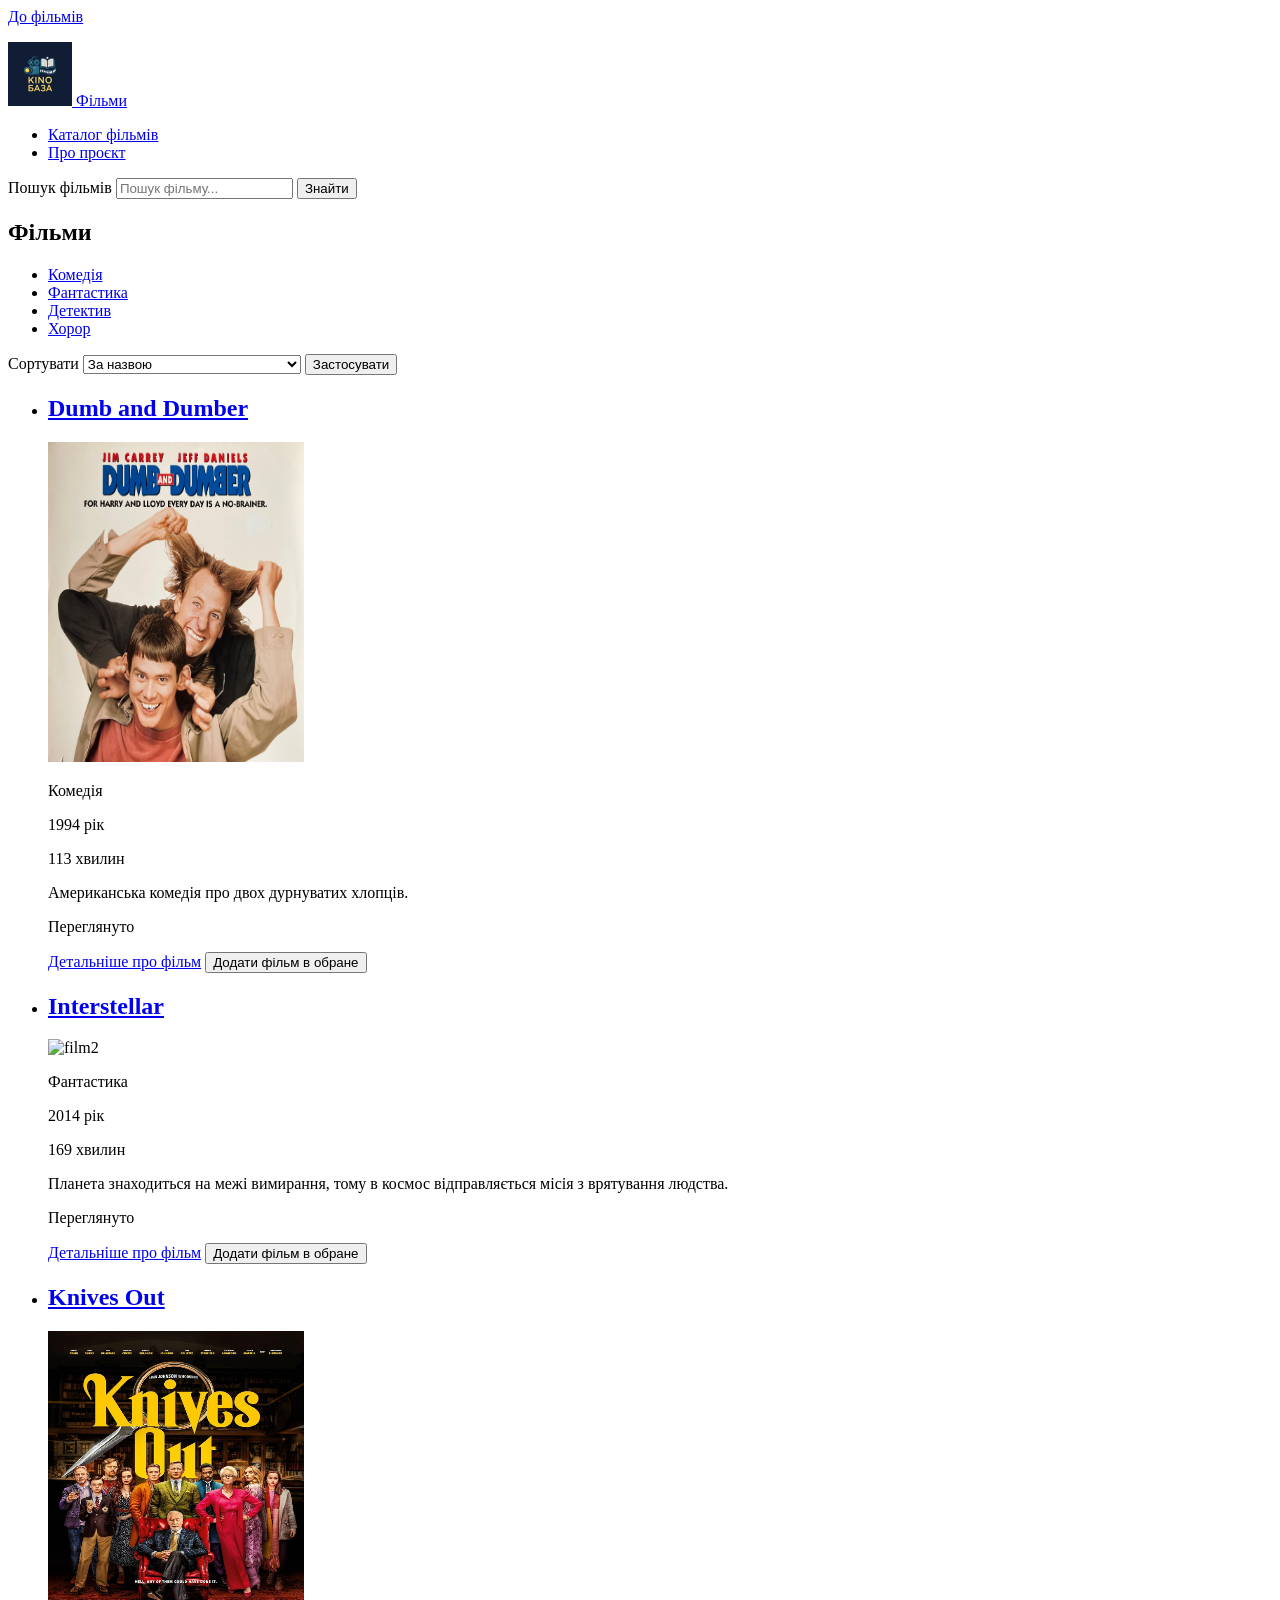
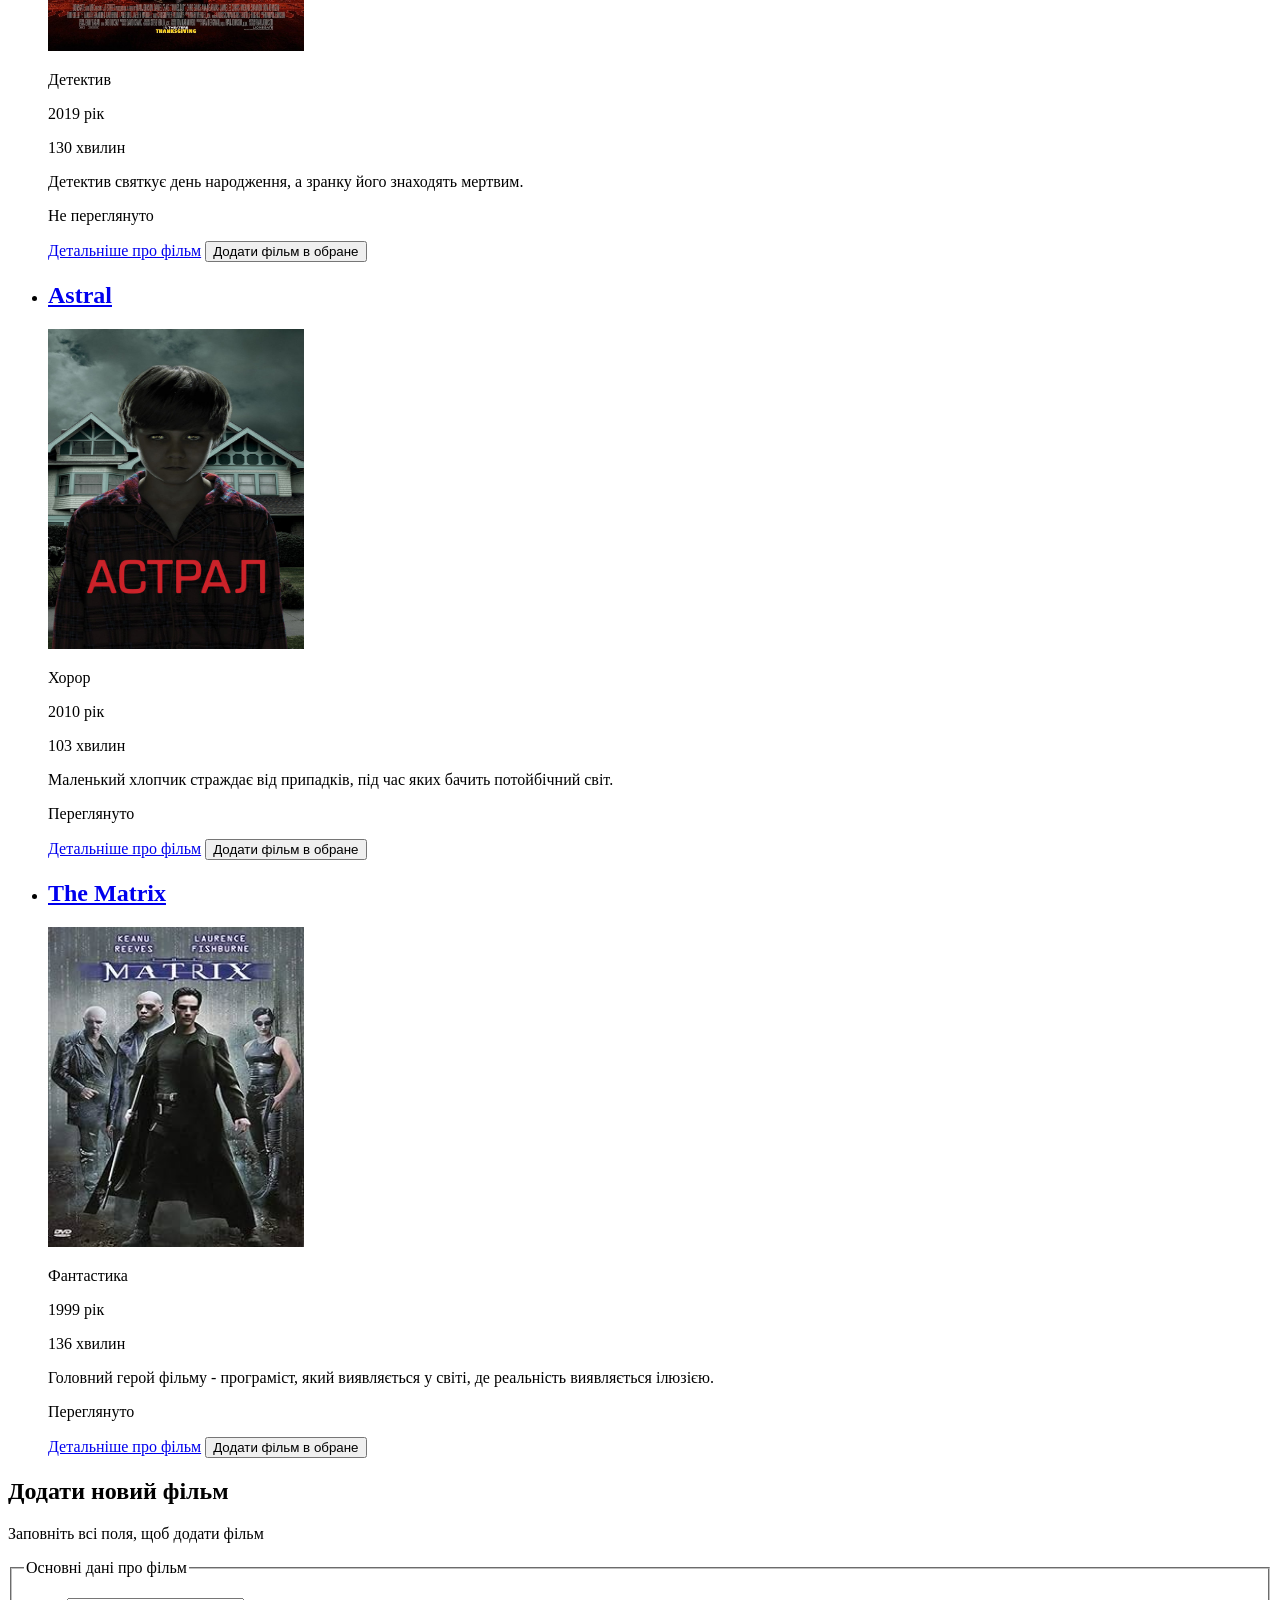
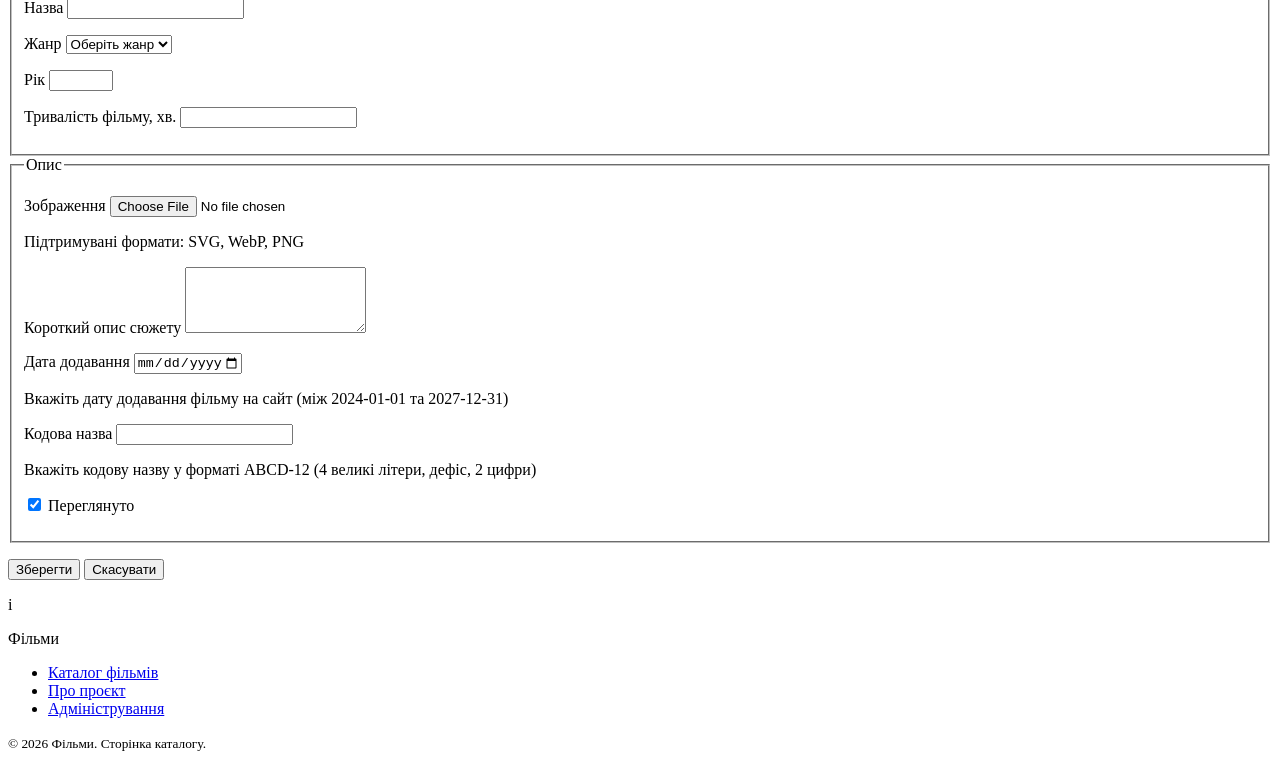
==== index.html @ 4fc7dea1 "Lab4" ====
<!DOCTYPE html>
    <html lang="uk">
        <head>
            <meta charset="UTF-8">
            <title>Film catalog | by Bachysh</title>
            <meta name="viewport" content="width=device-width, initial-scale=1">
            <meta name="description" content="Каталог фільмів з можливістю додавання нових фільмів та сортування за різними критеріями.">
            <link rel="icon" href="favicon.ico" sizes="any">
        </head>
        <body>
            <a href="index.html">До фільмів</a>
            <header>
                <p>
                    <a href="index.html">
                        <img src="favicon.ico" width="64" height="64" alt="logo">
                        Фільми
                    </a>
                </p>

                <nav aria-label="Основна навігація">
                    <ul>
                        <li><a href="index.html" aria-current="page">Каталог фільмів</a></li>
                        <li><a href="about.html">Про проєкт</a></li>
                    </ul>
                </nav>

                <search>
                    <form action="index.html" method="get" role="search">
                        <label for="search_field">Пошук фільмів</label>
                        <input id="search_field" name="q" type="search" placeholder="Пошук фільму..." maxlength="80">
                        <button type="submit">Знайти</button>
                    </form>
                </search>
            </header>
            <main id="content">
                <section id="menu" aria-labelledby="menu-title">
                    <h1 id="menu-title">Фільми</h1>

                    <nav aria-label="Категорії фільмів">
                        <ul>
                            <li><a href="index.html" aria-current="page">Комедія</a></li>
                            <li><a href="index.html">Фантастика</a></li>
                            <li><a href="index.html">Детектив</a></li>
                            <li><a href="index.html">Хорор</a></li>
                        </ul>
                    </nav>

                    <form action="index.html" method="get">
                        <label for="sort">Сортувати</label>
                        <select id="sort" name="sort">
                            <option value="name" selected>За назвою</option>
                            <option value="year-asc">За роком: спочатку старі</option>
                            <option value="year-desc">За роком: спочатку нові</option>
                            <option value="duration-asc">За тривалістю: спочатку короткі</option>
                            <option value="duration-desc">За тривалістю: спочатку довгі</option>
                        </select>
                        <button type="submit">Застосувати</button>
                    </form>
                    <ul>
                        <li>
                            <article>
                                <h2>
                                    <a href="details.html">Dumb and Dumber</a>
                                </h2>
                                <p>
                                    <img src="images/dumb_and_dumber.jpg" width="256" height="320" alt="dumb_and_dumber">
                                </p>
                                <p>Комедія</p>
                                <p><data value="1994">1994 рік</data></p>
                                <p><data value="113">113 хвилин</data></p>
                                <p>Американська комедія про двох дурнуватих хлопців.</p>
                                <p>Переглянуто</p>
                                <p>
                                    <a href="details.html">Детальніше про фільм</a>
                                    <button type="button">Додати фільм в обране</button>
                                </p>
                            </article>
                        </li>
                        <li>
                            <article>
                                <h2>
                                    <a href="details.html">Interstellar</a>
                                </h2>
                                <p>
                                    <img src="images/interstellar.jpg" width="256" height="320" alt="film2">
                                </p>
                                <p>Фантастика</p>
                                <p><data value="2014">2014 рік</data></p>
                                <p><data value="169">169 хвилин</data></p>
                                <p>Планета знаходиться на межі вимирання, тому в космос відправляється місія з врятування людства.</p>
                                <p>Переглянуто</p>
                                <p>
                                    <a href="details.html">Детальніше про фільм</a>
                                    <button type="button">Додати фільм в обране</button>
                                </p>
                            </article>
                        </li>
                        <li>
                            <article>
                                <h2>
                                    <a href="details.html">Knives Out</a>
                                </h2>
                                <p>
                                    <img src="images/knives_out.jpg" width="256" height="320" alt="Knives Out">
                                </p>
                                <p>Детектив</p>
                                <p><data value="2019">2019 рік</data></p>
                                <p><data value="130">130 хвилин</data></p>
                                <p>Детектив святкує день народження, а зранку його знаходять мертвим.</p>
                                <p>Не переглянуто</p>
                                <p>
                                    <a href="details.html">Детальніше про фільм</a>
                                    <button type="button">Додати фільм в обране</button>
                                </p>
                            </article>
                        </li>
                        <li>
                            <article>
                                <h2>
                                    <a href="details.html">Astral</a>
                                </h2>
                                <p>
                                    <img src="images/astral.jpg" width="256" height="320" alt="Astral">
                                </p>
                                <p>Хорор</p>
                                <p><data value="2010">2010 рік</data></p>
                                <p><data value="103">103 хвилин</data></p>
                                <p>Маленький хлопчик страждає від припадків, під час яких бачить потойбічний світ.</p>
                                <p>Переглянуто</p>
                                <p>
                                    <a href="details.html">Детальніше про фільм</a>
                                    <button type="button">Додати фільм в обране</button>
                                </p>
                            </article>
                        </li>
                        <li>
                            <article>
                                <h2>
                                    <a href="details.html">The Matrix</a>
                                </h2>
                                <p>
                                    <img src="images/the_matrix.jpg" width="256" height="320" alt="The Matrix">
                                </p>
                                <p>Фантастика</p>
                                <p><data value="1999">1999 рік</data></p>
                                <p><data value="136">136 хвилин</data></p>
                                <p>Головний герой фільму - програміст, який виявляється у світі, де реальність виявляється ілюзією.</p>
                                <p>Переглянуто</p>
                                <p>
                                    <a href="details.html">Детальніше про фільм</a>
                                    <button type="button">Додати фільм в обране</button>
                                </p>
                            </article>
                        </li>
                    </ul>
                </section>

                <section id="add" aria-labelledby="add-title">
                    <h2 id="add-title">Додати новий фільм</h2>
                    <p>Заповніть всі поля, щоб додати фільм</p>

                    <form action="#add" method="get">
                    <fieldset>
                    <legend>Основні дані про фільм</legend>

                    <p>
                        <label for="name">Назва</label>
                        <input id="name" name="name" type="text" required maxlength="80" autocomplete="off">
                    </p>

                    <p>
                        <label for="category">Жанр</label>
                        <select id="category" name="category" required>
                            <option value="">Оберіть жанр</option>
                            <option value="comedy">Комедія</option>
                            <option value="fantasy">Фантастика</option>
                            <option value="detective">Детектив</option>
                            <option value="horror">Хорор</option>
                        </select>
                    </p>

                    <p>
                        <label for="year">Рік</label>
                        <input id="year" name="year" type="number" required min="1900" max="3000" step="1" inputmode="numeric">
                    </p>

                    <p>
                        <label for="duration">Тривалість фільму, хв.</label>
                        <input id="duration" name="duration" type="number" required max="1440" title="Вкажіть тривалість фільму (число)">
                    </p>
                    </fieldset>

                    <fieldset>
                    <legend>Опис</legend>
                    <p>
                        <label for="image">Зображення</label>
                        <input id="image" name="image" type="file" accept="image/svg+xml,image/webp,image/png" required>
                        <p id="image-hint">Підтримувані формати: SVG, WebP, PNG</p>
                    </p>

                    <p>
                        <label for="plot">Короткий опис сюжету</label>
                        <textarea id="plot" name="plot" required maxlength="300" rows="4"></textarea>
                    </p>

                    <p>
                        <label for="addedAt">Дата додавання</label>
                        <input id="addedAt" name="addedAt" type="date" required min="2024-01-01" max="2027-12-31">
                        <p id="addedAt-hint">Вкажіть дату додавання фільму на сайт (між 2024-01-01 та 2027-12-31)</p>
                    </p>

                    <p>
                        <label for="code">Кодова назва</label>
                        <input id="code" name="code" type="text" required pattern="^[A-Z]{4}-\d{2}$" maxlength="20"
                        aria-describedby="code-hint" autocomplete="off" title="Вкажіть кодову назву у форматі ABCD-12">
                        <p id="code-hint">Вкажіть кодову назву у форматі ABCD-12 (4 великі літери, дефіс, 2 цифри)</p>
                    </p>

                    <p>
                        <label>
                        <input id="watched" name="watched" type="checkbox" checked>
                        Переглянуто
                        </label>
                    </p>
                    </fieldset>
                    <p>
                        <button type="submit">Зберегти</button>
                        <button type="reset">Скасувати</button>
                    </p>
                    </form>
                </section>і
            </main>
            <footer>
                <p>Фільми</p>
                <nav aria-label="Основна навігація">
                    <ul>
                        <li><a href="index.html" aria-current="page">Каталог фільмів</a></li>
                        <li><a href="about.html">Про проєкт</a></li>
                        <li><a href="admin.html">Адміністрування</a></li>
                    </ul>
                </nav>
                <p>
                    <small>© 2026 Фільми. Сторінка каталогу.</small>
                </p>
            </footer>

        </body>

    </html>
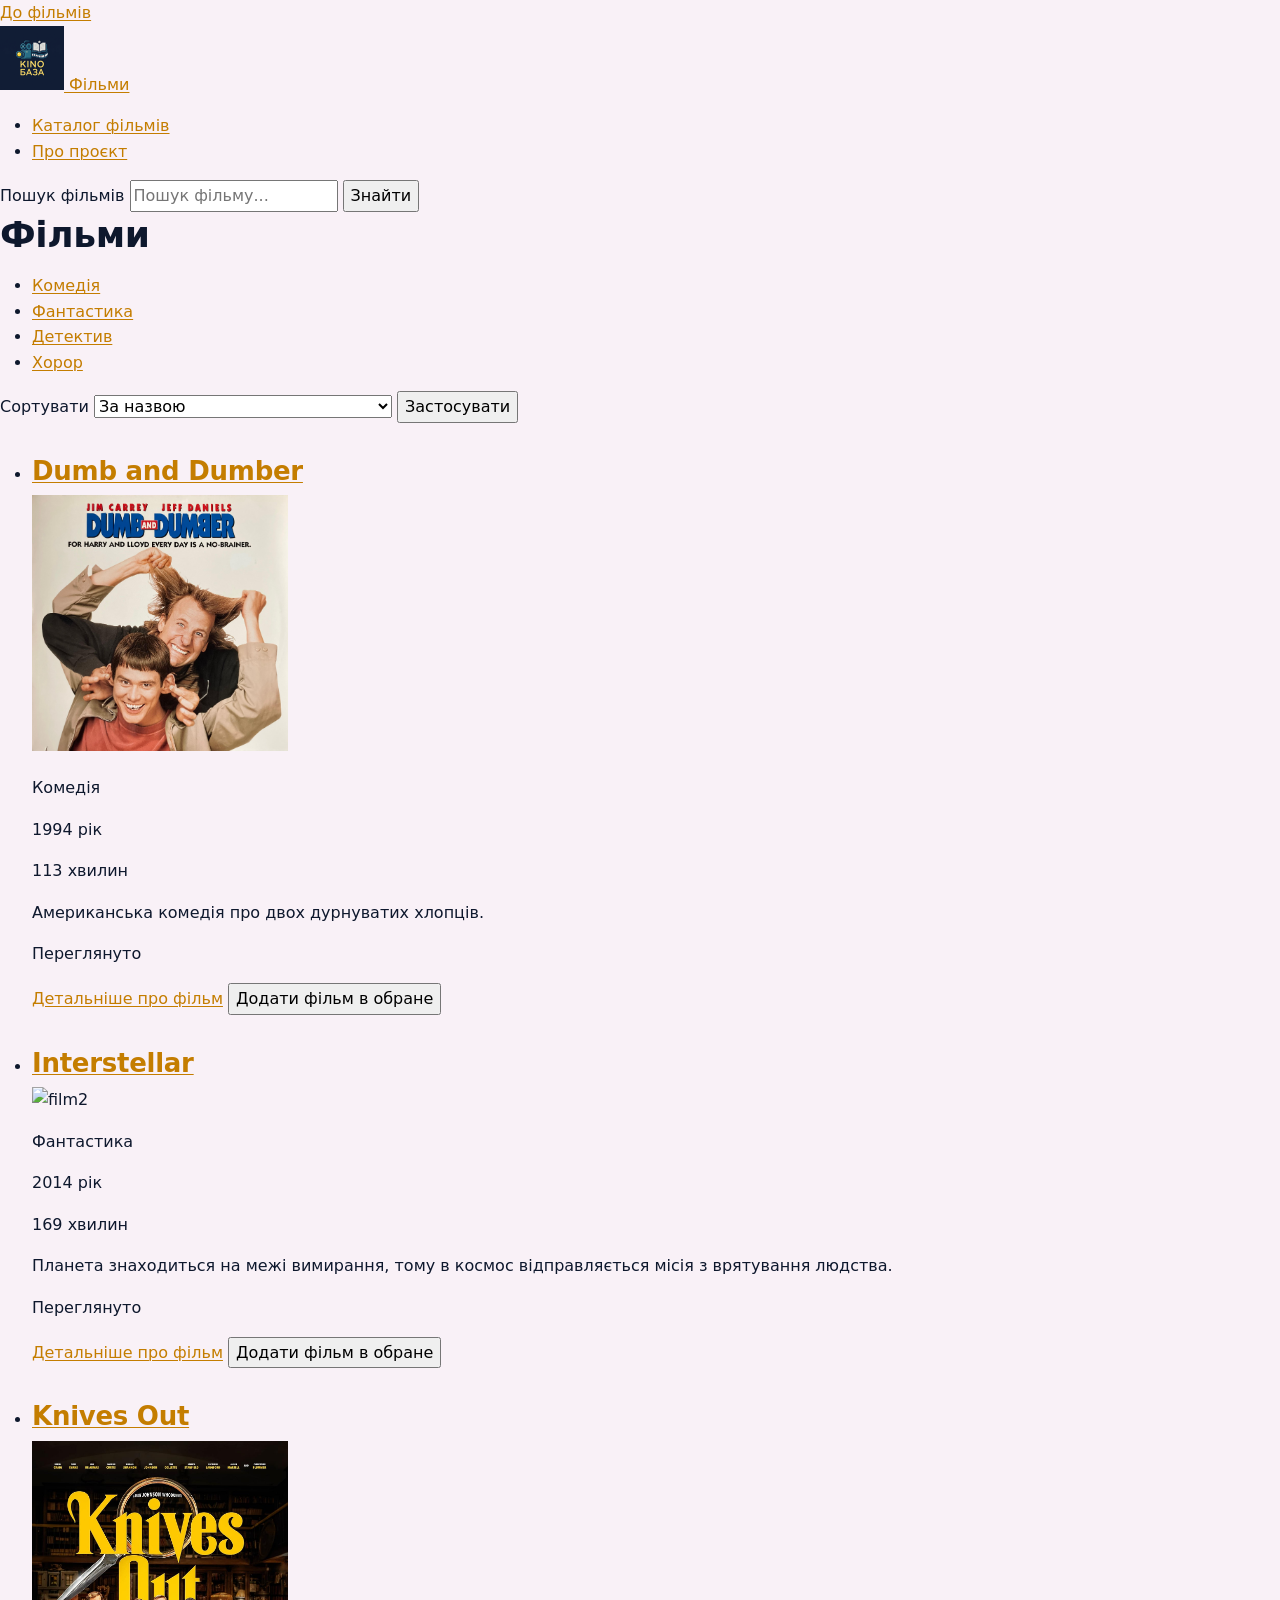
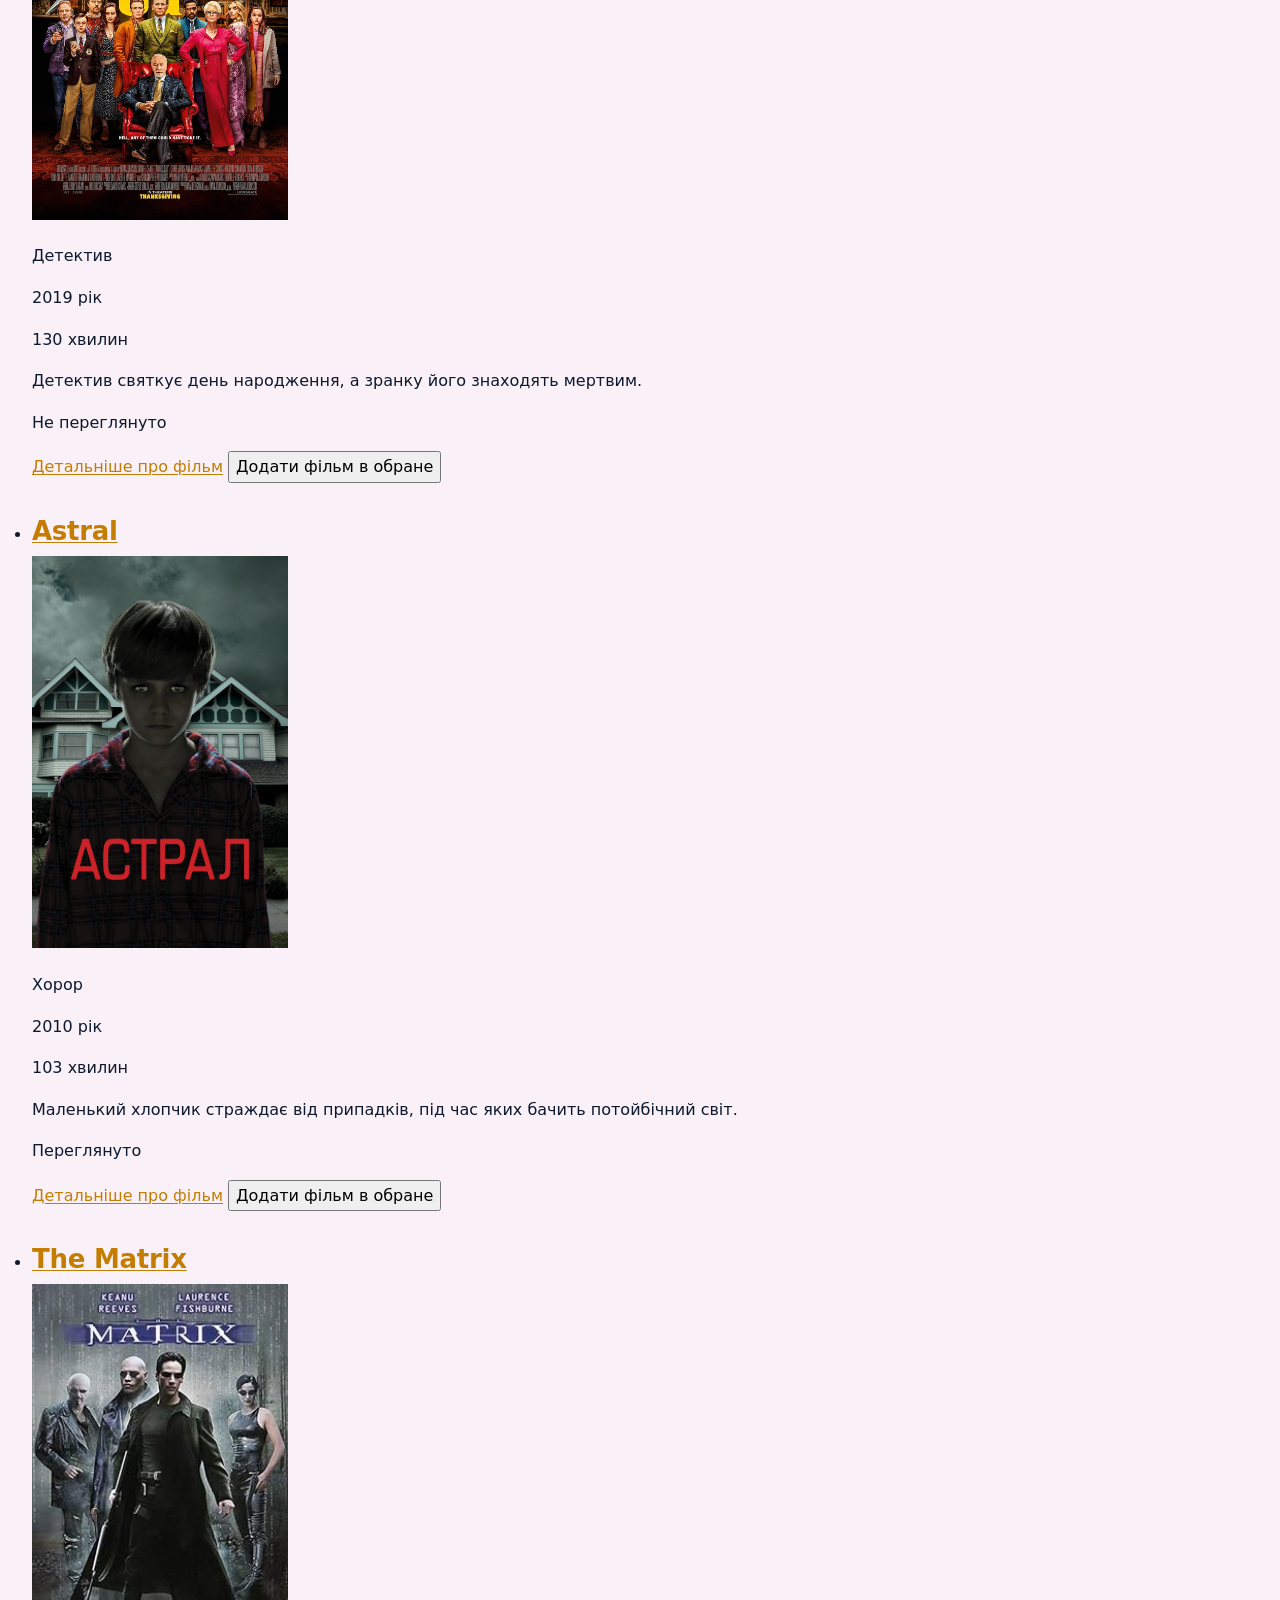
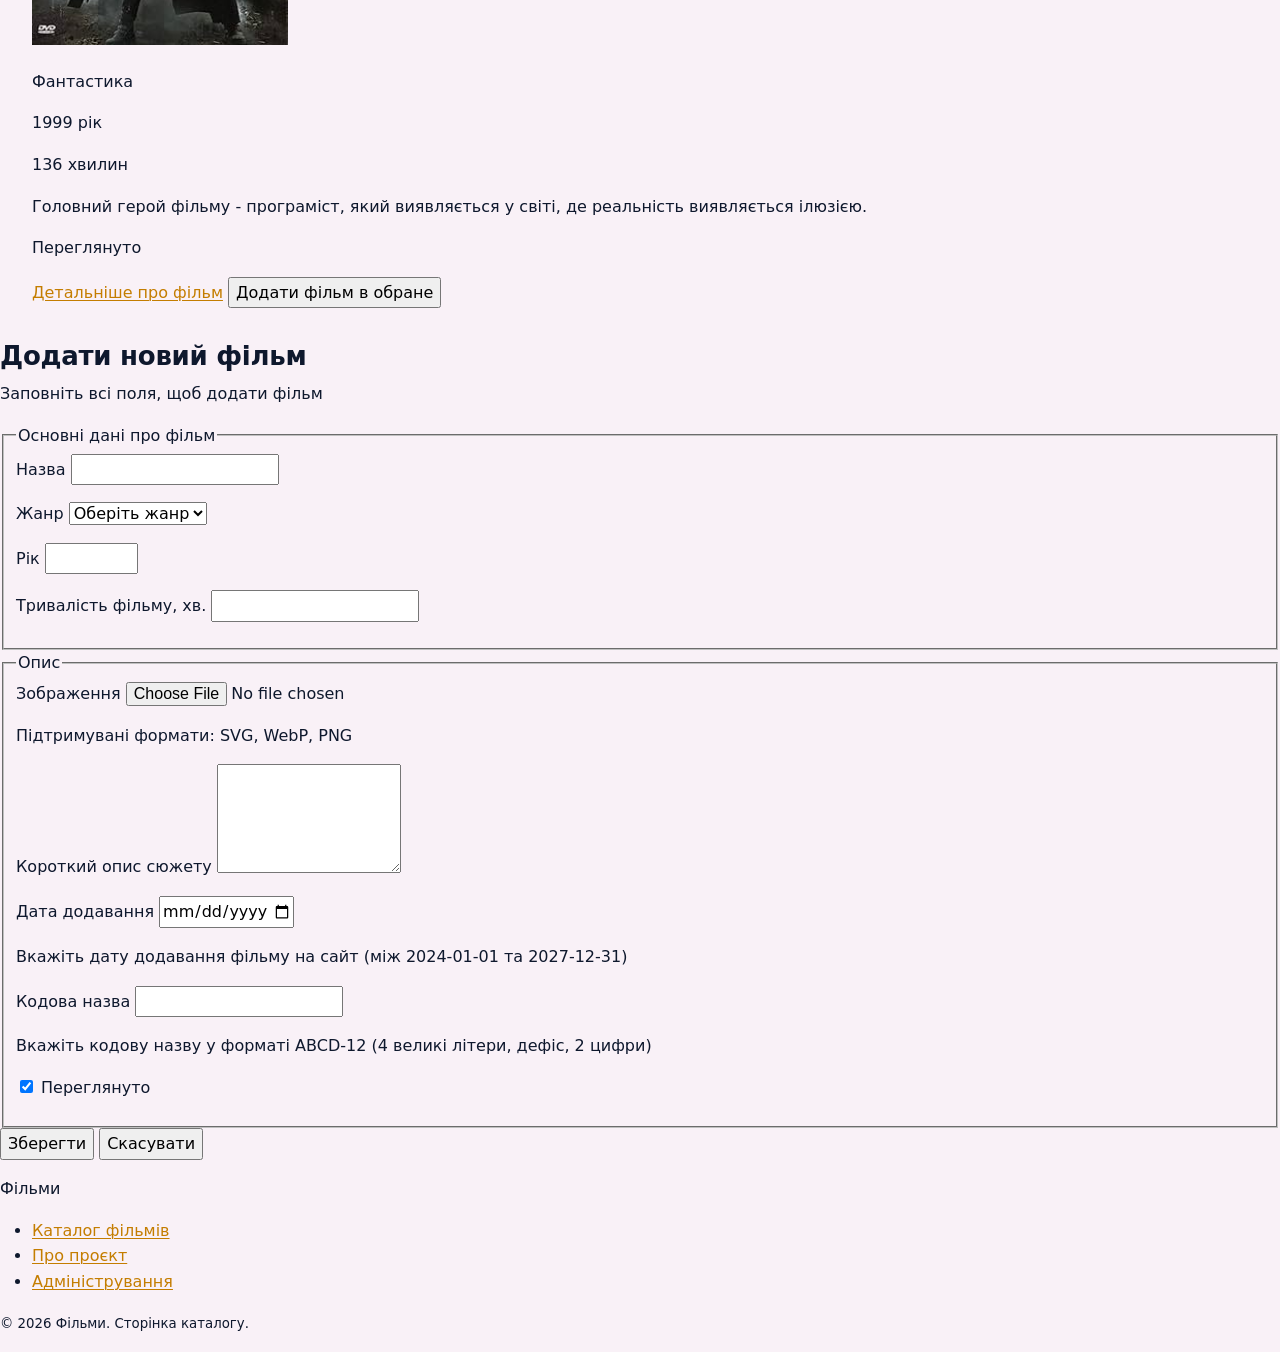
==== commit 6f105117: "Added CSS" ====
--- a/index.html
+++ b/index.html
@@ -6,6 +6,7 @@
             <meta name="viewport" content="width=device-width, initial-scale=1">
             <meta name="description" content="Каталог фільмів з можливістю додавання нових фільмів та сортування за різними критеріями.">
             <link rel="icon" href="favicon.ico" sizes="any">
+            <link rel="stylesheet" href="css/main.css">
         </head>
         <body>
             <a href="index.html">До фільмів</a>
@@ -159,7 +160,7 @@
                     <h2 id="add-title">Додати новий фільм</h2>
                     <p>Заповніть всі поля, щоб додати фільм</p>
 
-                    <form action="#add" method="get">
+                    <form id="add-film" action="#add" method="get">
                     <fieldset>
                     <legend>Основні дані про фільм</legend>
 
@@ -195,8 +196,8 @@
                     <p>
                         <label for="image">Зображення</label>
                         <input id="image" name="image" type="file" accept="image/svg+xml,image/webp,image/png" required>
-                        <p id="image-hint">Підтримувані формати: SVG, WebP, PNG</p>
-                    </p>
+                    </p>
+                    <p id="image-hint">Підтримувані формати: SVG, WebP, PNG</p>
 
                     <p>
                         <label for="plot">Короткий опис сюжету</label>
@@ -206,15 +207,15 @@
                     <p>
                         <label for="addedAt">Дата додавання</label>
                         <input id="addedAt" name="addedAt" type="date" required min="2024-01-01" max="2027-12-31">
-                        <p id="addedAt-hint">Вкажіть дату додавання фільму на сайт (між 2024-01-01 та 2027-12-31)</p>
-                    </p>
+                    </p>
+                    <p id="addedAt-hint">Вкажіть дату додавання фільму на сайт (між 2024-01-01 та 2027-12-31)</p>
 
                     <p>
                         <label for="code">Кодова назва</label>
                         <input id="code" name="code" type="text" required pattern="^[A-Z]{4}-\d{2}$" maxlength="20"
                         aria-describedby="code-hint" autocomplete="off" title="Вкажіть кодову назву у форматі ABCD-12">
-                        <p id="code-hint">Вкажіть кодову назву у форматі ABCD-12 (4 великі літери, дефіс, 2 цифри)</p>
-                    </p>
+                    </p>
+                    <p id="code-hint">Вкажіть кодову назву у форматі ABCD-12 (4 великі літери, дефіс, 2 цифри)</p>
 
                     <p>
                         <label>
@@ -228,7 +229,7 @@
                         <button type="reset">Скасувати</button>
                     </p>
                     </form>
-                </section>і
+                </section>
             </main>
             <footer>
                 <p>Фільми</p>
--- a/css/main.css
+++ b/css/main.css
@@ -0,0 +1,1005 @@
+/* Порядок каскадних шарів: пізніший шар перекриває попередній. */
+@layer reset, base, components, utilities;
+
+/* ==========================================================================
+   Шар reset
+   Скидання блокової моделі та полів форми, без оформлення компонентів.
+   ========================================================================== */
+
+@layer reset {
+  *,
+  *::before,
+  *::after {
+    box-sizing: border-box;
+  }
+
+  body {
+    margin: 0;
+  }
+
+  img {
+    max-inline-size: 100%;
+    block-size: auto;
+  }
+
+  button,
+  input,
+  textarea,
+  select {
+    font: inherit;
+  }
+}
+
+/* ==========================================================================
+   Шар base
+   Дизайн-токени та стилі документа.
+   Токени узгоджені з макетом «Кав'ярня» у Figma:
+   тепла кремова гама кав'ярні, фірмовий помаранчевий акцент логотипа #e86a17
+   та глибокі відтінки обсмаженої кави.
+   ========================================================================== */
+
+@layer base {
+:root {
+    color-scheme: light dark;
+
+    /* Висококонтрастне холодне світле тло та чисті поверхні карток. */
+    --color-bg: #f9f1f7;
+    --color-surface: #ffffff;
+
+    /* Основний текст (глибокий темно-синій з логотипа) та приглушений текст. */
+    --color-text: #0e182d;
+    --color-text-muted: #42526e;
+
+    /* Насичений золотисто-бурштиновий акцент (контрастний на світлому тлі). */
+    --color-accent: #c47d00;
+    --color-accent-hover: #9e6300;
+    --color-on-accent: #ffffff;
+
+    /* Рамки, фокус, помилки та підкладка для бейджів/рядків. */
+    --color-border: #526480;
+    --color-focus: #1d63dc;
+    --color-error: #c92a2a;
+    --color-row: #e4eaf3;
+
+    /* Шрифти інтерфейсу. */
+    --font-body: system-ui, -apple-system, "Segoe UI", Roboto, "Helvetica Neue", Arial, sans-serif;
+    --font-heading: system-ui, -apple-system, "Segoe UI", Roboto, "Helvetica Neue", Arial, sans-serif;
+
+    /* Шкала відступів. */
+    --space-xs: 0.25rem;
+    --space-s: 0.5rem;
+    --space-m: 1rem;
+    --space-l: 2rem;
+
+    /* Радіуси заокруглення. */
+    --radius-s: 0.5rem;
+    --radius-m: 1rem;
+    --radius-l: 2rem;
+
+    /* Тіні карток та елементів інтерфейсу. */
+    --shadow-card: 0 6px 20px -4px rgb(14 24 45 / 0.12), 0 2px 6px -1px rgb(14 24 45 / 0.06);
+  }
+
+  /* Типографіка документа. */
+  body {
+    min-block-size: 100vh;
+    background: var(--color-bg);
+    color: var(--color-text);
+    font-family: var(--font-body);
+    font-size: 1rem;
+    line-height: 1.6;
+    -webkit-font-smoothing: antialiased;
+  }
+
+  h1,
+  h2,
+  h3,
+  h4 {
+    font-family: var(--font-heading);
+    font-weight: 700;
+    line-height: 1.25;
+    letter-spacing: -0.01em;
+    color: var(--color-text);
+  }
+
+  h1 {
+    font-size: 2.25rem;
+    margin-block: 0 var(--space-m);
+  }
+
+  h2 {
+    font-size: 1.625rem;
+    margin-block: var(--space-l) var(--space-s);
+  }
+
+  h3 {
+    font-size: 1.25rem;
+    margin-block: var(--space-m) var(--space-s);
+  }
+
+  p {
+    margin-block: 0 var(--space-m);
+  }
+
+  a {
+    color: var(--color-accent);
+    text-decoration-thickness: 1px;
+    text-underline-offset: 2px;
+    transition: color 0.15s ease;
+  }
+
+  a:visited {
+    color: var(--color-accent);
+  }
+
+  a:hover {
+    color: var(--color-accent-hover);
+  }
+
+  :focus-visible {
+    outline: 0.1875rem solid var(--color-focus);
+    outline-offset: 0.1875rem;
+  }
+
+  ul,
+  ol {
+    margin-block: 0 var(--space-m);
+    padding-inline-start: var(--space-l);
+  }
+
+  /* Базова таблиця: межі й вирівнювання. Чергування рядків — у компоненті. */
+  table {
+    border-collapse: collapse;
+    inline-size: 100%;
+  }
+
+  caption {
+    margin-block-end: var(--space-s);
+    font-weight: 700;
+    text-align: start;
+    font-family: var(--font-heading);
+    font-size: 1.125rem;
+  }
+
+  th,
+  td {
+    padding: var(--space-s) var(--space-m);
+    border-bottom: 1px solid var(--color-border);
+    text-align: start;
+    vertical-align: middle;
+  }
+
+  figcaption {
+    margin-block-start: var(--space-xs);
+    color: var(--color-text-muted);
+    font-size: 0.875rem;
+  }
+
+  address {
+    font-style: normal;
+  }
+
+  /*
+    Темна тема. Ті самі токени, що й у світлій темі.
+    Перемикання лише за системним налаштуванням prefers-color-scheme.
+  */
+    @media (prefers-color-scheme: dark) {
+    :root {
+      --color-bg: #080e1a;
+      --color-surface: #0e182d; /* Точний колір фону вашого логотипа */
+      --color-text: #f4f7fc;
+      --color-text-muted: #9eb0cc;
+      --color-accent: #ffd54f; /* Золотий акцент з логотипа */
+      --color-accent-hover: #ffe07d;
+      --color-on-accent: #0e182d;
+      --color-border: #2e738e;
+      --color-focus: #64b5f6;
+      --color-error: #ff8787;
+      --color-row: #162542;
+      --shadow-card: 0 8px 24px -4px rgb(0 0 0 / 0.65), 0 2px 8px -1px rgb(0 0 0 / 0.45);
+    }
+  }
+}
+
+/* ==========================================================================
+   Шар components
+   Блоки інтерфейсу за методологією BEM у стилістиці макета Figma.
+   ========================================================================== */
+
+@layer components {
+  /* Пропуск до вмісту: видимий лише з клавіатури. */
+  .skip-link {
+    position: fixed;
+    z-index: 100;
+    inset-block-start: var(--space-s);
+    inset-inline-start: var(--space-s);
+    padding: var(--space-s) var(--space-m);
+    border-radius: var(--radius-s);
+    background: var(--color-accent);
+    color: var(--color-on-accent);
+    font-weight: 700;
+    box-shadow: var(--shadow-card);
+    transform: translateY(-200%);
+    transition: transform 0.2s ease;
+  }
+
+  .skip-link:focus,
+  .skip-link:focus-visible {
+    transform: translateY(0);
+    color: var(--color-on-accent);
+  }
+
+  /* Шапка: логотип, навігація і пошук на всіх сторінках. */
+  .site-header {
+    display: flex;
+    flex-wrap: wrap;
+    align-items: center;
+    gap: var(--space-m) var(--space-l);
+    padding: var(--space-m) var(--space-l);
+    border-bottom: 1px solid var(--color-border);
+    background: var(--color-surface);
+    box-shadow: 0 2px 10px rgb(38 25 17 / 0.04);
+  }
+
+  .site-header__brand {
+    margin: 0;
+  }
+
+  .site-header__logo {
+    display: flex;
+    align-items: center;
+    gap: var(--space-s);
+    color: var(--color-text);
+    font-family: var(--font-heading);
+    font-size: 1.375rem;
+    font-weight: 700;
+    text-decoration: none;
+    letter-spacing: -0.01em;
+    white-space: nowrap;
+  }
+
+  .site-header__logo img {
+    border-radius: var(--radius-s);
+    transition: transform 0.25s ease;
+  }
+
+  .site-header__logo:hover img {
+    transform: scale(1.08) rotate(-4deg);
+  }
+
+  .site-header__logo:hover,
+  .site-header__logo:visited {
+    color: var(--color-text);
+  }
+
+  .site-nav {
+    margin-inline-end: auto;
+  }
+
+  .site-nav__list,
+  .site-footer__list,
+  .catalog-filters__list,
+  .catalog__list,
+  .breadcrumbs__list {
+    margin: 0;
+    padding: 0;
+    list-style: none;
+  }
+
+  .site-nav__list {
+    display: flex;
+    flex-wrap: wrap;
+    gap: var(--space-xs);
+  }
+
+  .site-nav__link,
+  .site-footer__link {
+    display: inline-block;
+    padding: var(--space-xs) var(--space-m);
+    border-radius: var(--radius-l);
+    font-weight: 600;
+    text-decoration: none;
+    white-space: nowrap;
+    transition: background-color 0.15s ease, color 0.15s ease;
+  }
+
+  .site-nav__link:hover,
+  .site-footer__link:hover {
+    background: var(--color-row);
+  }
+
+  .site-nav__link[aria-current="page"],
+  .site-footer__link[aria-current="page"] {
+    background: var(--color-accent);
+    color: var(--color-on-accent);
+    font-weight: 700;
+    box-shadow: 0 2px 8px rgb(194 65 23 / 0.3);
+  }
+
+  .site-nav__link[aria-current="page"]:hover,
+  .site-footer__link[aria-current="page"]:hover {
+    background: var(--color-accent-hover);
+    color: var(--color-on-accent);
+  }
+
+  .site-search__form {
+    display: grid;
+    grid-template-columns: minmax(12rem, 16rem) auto;
+    gap: var(--space-xs) var(--space-s);
+    align-items: center;
+  }
+
+  .site-search__label {
+    grid-column: 1 / -1;
+    font-size: 0.875rem;
+    font-weight: 700;
+  }
+
+  .site-search__input {
+    min-block-size: 2.5rem;
+    padding: var(--space-xs) var(--space-m);
+    border: 1px solid var(--color-border);
+    border-radius: var(--radius-l);
+    background: var(--color-bg);
+    color: var(--color-text);
+    transition: border-color 0.15s ease, background-color 0.15s ease;
+  }
+
+  .site-search__input:focus {
+    background: var(--color-surface);
+  }
+
+  .site-search__input::placeholder {
+    color: var(--color-text-muted);
+    opacity: 0.9;
+  }
+
+  /* Кнопки: основна дія і другорядна. */
+  .button {
+    display: inline-flex;
+    align-items: center;
+    justify-content: center;
+    margin: 0;
+    padding: var(--space-s) var(--space-m);
+    border: 2px solid transparent;
+    border-radius: var(--radius-l);
+    font-weight: 700;
+    line-height: 1.25;
+    text-align: center;
+    text-decoration: none;
+    cursor: pointer;
+    transition: transform 0.15s ease, background-color 0.15s ease, border-color 0.15s ease, box-shadow 0.15s ease;
+  }
+
+  .button:active {
+    transform: translateY(1px);
+  }
+
+  .button--primary {
+    border-color: var(--color-accent);
+    background: var(--color-accent);
+    color: var(--color-on-accent);
+    box-shadow: 0 2px 8px rgb(194 65 23 / 0.25);
+  }
+
+  .button--primary:hover {
+    border-color: var(--color-accent-hover);
+    background: var(--color-accent-hover);
+    color: var(--color-on-accent);
+    box-shadow: 0 4px 12px rgb(194 65 23 / 0.35);
+  }
+
+  .button--primary:visited {
+    color: var(--color-on-accent);
+  }
+
+  .button--secondary {
+    border-color: var(--color-border);
+    background: var(--color-surface);
+    color: var(--color-text);
+  }
+
+  .button--secondary:hover,
+  .button--secondary:visited:hover {
+    background: var(--color-row);
+    color: var(--color-text);
+  }
+
+  .button--secondary:visited {
+    color: var(--color-text);
+  }
+
+  /* Основна колонка сторінки. */
+  .page {
+    inline-size: min(74rem, 100%);
+    margin-inline: auto;
+    padding: var(--space-l);
+  }
+
+  .page--reading {
+    inline-size: min(56rem, 100%);
+  }
+
+  .page--reading > p,
+  .page--reading > article > p,
+  .page--reading > article > section > p,
+  .page--reading > section > p {
+    max-inline-size: 65ch;
+  }
+
+  /* Підвал. */
+  .site-footer {
+    display: grid;
+    gap: var(--space-s);
+    padding: var(--space-l);
+    border-top: 1px solid var(--color-border);
+    background: var(--color-surface);
+  }
+
+  .site-footer__title,
+  .site-footer__copy {
+    margin: 0;
+  }
+
+  .site-footer__title {
+    font-family: var(--font-heading);
+    font-weight: 700;
+    font-size: 1.25rem;
+  }
+
+  .site-footer__list {
+    display: flex;
+    flex-wrap: wrap;
+    gap: var(--space-xs);
+  }
+
+  .site-footer__copy {
+    color: var(--color-text-muted);
+    font-size: 0.9375rem;
+  }
+
+  /* Хлібні крихти. Роздільник дає ::before, не символ у розмітці. */
+  .breadcrumbs {
+    margin-block-end: var(--space-m);
+  }
+
+  .breadcrumbs__list {
+    display: flex;
+    flex-wrap: wrap;
+    gap: var(--space-xs);
+    font-size: 0.9375rem;
+  }
+
+  .breadcrumbs__item {
+    display: flex;
+    align-items: center;
+    gap: var(--space-xs);
+  }
+
+  .breadcrumbs__item + .breadcrumbs__item::before {
+    content: "›";
+    font-size: 1.125rem;
+    line-height: 1;
+    color: var(--color-text-muted);
+  }
+
+  .breadcrumbs__item [aria-current="page"] {
+    color: var(--color-text);
+    font-weight: 700;
+    text-decoration: none;
+  }
+
+  /* Каталог і фільтри. */
+  .catalog-filters {
+    margin-block-end: var(--space-m);
+  }
+
+  .catalog-filters__list {
+    display: flex;
+    flex-wrap: wrap;
+    gap: var(--space-s);
+  }
+
+  .catalog-filters__link {
+    display: inline-block;
+    padding: var(--space-xs) var(--space-m);
+    border: 1px solid var(--color-border);
+    border-radius: var(--radius-l);
+    background: var(--color-surface);
+    color: var(--color-text);
+    font-weight: 600;
+    text-decoration: none;
+    white-space: nowrap;
+    transition: all 0.2s ease;
+  }
+
+  .catalog-filters__link:hover,
+  .catalog-filters__link:visited {
+    border-color: var(--color-accent);
+    color: var(--color-accent);
+    background: var(--color-row);
+  }
+
+  .catalog-sort {
+    display: flex;
+    flex-wrap: wrap;
+    align-items: center;
+    gap: var(--space-s);
+    margin-block: var(--space-m) var(--space-l);
+    padding: var(--space-s) var(--space-m);
+    border-radius: var(--radius-m);
+    background: var(--color-surface);
+    border: 1px solid var(--color-border);
+    inline-size: fit-content;
+    max-inline-size: 100%;
+  }
+
+  .catalog-sort__label {
+    font-weight: 700;
+    font-size: 0.9375rem;
+    white-space: nowrap;
+  }
+
+  .catalog-sort__select {
+    min-block-size: 2.375rem;
+    padding: var(--space-xs) var(--space-s);
+    border: 1px solid var(--color-border);
+    border-radius: var(--radius-s);
+    background: var(--color-bg);
+    color: var(--color-text);
+  }
+
+  .catalog__list {
+    display: grid;
+    grid-template-columns: repeat(auto-fill, minmax(17rem, 1fr));
+    gap: var(--space-l);
+  }
+
+/* Картка фільму або серіалу. */
+  .card {
+    display: flex;
+    flex-direction: column;
+    gap: var(--space-s);
+    block-size: 100%;
+    padding: var(--space-m);
+    border: 1px solid var(--color-border);
+    border-radius: var(--radius-m);
+    background: var(--color-surface);
+    box-shadow: var(--shadow-card);
+    transition: transform 0.25s ease, box-shadow 0.25s ease, border-color 0.2s ease;
+  }
+
+  .card:hover {
+    transform: translateY(-4px);
+    box-shadow: 0 12px 28px -6px rgb(0 0 0 / 0.35), 0 4px 10px -2px rgb(0 0 0 / 0.2);
+  }
+
+  /* Візуальний акцент для переглянутого фільму. */
+  .card--watched {
+    border-color: var(--color-accent);
+  }
+
+  .card__title {
+    margin: 0;
+    font-size: 1.375rem;
+    line-height: 1.3;
+  }
+
+  .card__title-link {
+    color: var(--color-text);
+    text-decoration: none;
+    transition: color 0.15s ease;
+  }
+
+  .card__title-link:hover {
+    color: var(--color-accent);
+    text-decoration: underline;
+  }
+
+  .card__media {
+    margin: 0;
+    overflow: hidden;
+    border-radius: var(--radius-s);
+    background: var(--color-row);
+    aspect-ratio: 4 / 5;
+  }
+
+  .card__media img {
+    display: block;
+    inline-size: 100%;
+    block-size: 100%;
+    object-fit: cover;
+    transition: transform 0.3s ease;
+  }
+
+  .card:hover .card__media img {
+    transform: scale(1.04);
+  }
+
+  /* Рядок з жанром та бейджем тривалості. */
+  .card__top-meta {
+    display: flex;
+    align-items: center;
+    justify-content: space-between;
+    gap: var(--space-s);
+    flex-wrap: wrap;
+  }
+
+  .card__genre {
+    margin: 0;
+    font-size: 0.9375rem;
+    font-weight: 700;
+    color: var(--color-text);
+  }
+
+  /* Окремий бейдж тривалості. */
+  .card__duration {
+    margin: 0;
+    padding: 0.25rem 0.65rem;
+    border: 1px solid var(--color-border);
+    border-radius: var(--radius-l);
+    background: var(--color-row);
+    color: var(--color-text);
+    font-size: 0.8125rem;
+    font-weight: 700;
+    font-variant-numeric: tabular-nums;
+    white-space: nowrap;
+  }
+
+  .card__year {
+    margin: 0;
+    color: var(--color-text-muted);
+    font-size: 0.875rem;
+    font-weight: 600;
+    font-variant-numeric: tabular-nums;
+  }
+
+  .card__description {
+    flex-grow: 1;
+    margin: 0;
+    color: var(--color-text-muted);
+    font-size: 0.9375rem;
+    line-height: 1.5;
+  }
+
+  /* Статус перегляду: колір + різна форма маркера. */
+  .status {
+    margin: 0;
+    font-size: 0.875rem;
+    font-weight: 700;
+    display: inline-flex;
+    align-items: center;
+    align-self: flex-start;
+    white-space: nowrap;
+  }
+
+  .status::before {
+    content: "";
+    display: inline-block;
+    inline-size: 0.625rem;
+    block-size: 0.625rem;
+    margin-inline-end: var(--space-xs);
+    flex-shrink: 0;
+  }
+
+  .status--watched {
+    color: var(--color-accent);
+  }
+
+  .status--watched::before {
+    border-radius: 50%;
+    background: var(--color-accent);
+    box-shadow: 0 0 0 2px var(--color-row);
+  }
+
+  .status--unwatched {
+    color: var(--color-text-muted);
+  }
+
+  .status--unwatched::before {
+    border: 2px solid var(--color-border);
+    border-radius: 2px;
+  }
+
+  /* Кнопки дій усередині картки. */
+  .card__actions {
+    display: grid;
+    gap: var(--space-xs);
+    margin-block-start: auto;
+    padding-block-start: var(--space-xs);
+    border-top: 1px dashed var(--color-row);
+  }
+
+  .card__actions .button {
+    inline-size: 100%;
+  }
+
+  /* Сторінка деталей. */
+  .toc {
+    margin-block-end: var(--space-l);
+    padding: var(--space-m) var(--space-l);
+    border: 1px solid var(--color-border);
+    border-radius: var(--radius-m);
+    background: var(--color-surface);
+    box-shadow: var(--shadow-card);
+  }
+
+  .toc h2 {
+    margin-block-start: 0;
+    font-size: 1.25rem;
+  }
+
+  .item-photo {
+    margin-block: var(--space-l);
+  }
+
+  .item-photo figure {
+    margin: 0;
+  }
+
+  .item-photo img {
+    border-radius: var(--radius-m);
+    max-inline-size: 40rem;
+    box-shadow: var(--shadow-card);
+  }
+
+  .specs {
+    display: grid;
+    grid-template-columns: minmax(8rem, 14rem) minmax(0, 1fr);
+    gap: var(--space-s) var(--space-m);
+    margin: 0;
+    padding: var(--space-m);
+    border: 1px solid var(--color-border);
+    border-radius: var(--radius-m);
+    background: var(--color-surface);
+  }
+
+  .specs__term {
+    margin: 0;
+    color: var(--color-text-muted);
+    font-weight: 700;
+    white-space: nowrap;
+  }
+
+  .specs__value {
+    margin: 0;
+  }
+
+  /* Таблиця даних. */
+  .data-table {
+    border: 1px solid var(--color-border);
+    border-radius: var(--radius-m);
+    overflow: hidden;
+    background: var(--color-surface);
+    box-shadow: var(--shadow-card);
+  }
+
+  .data-table thead th {
+    border-bottom-width: 2px;
+    background: var(--color-text);
+    color: var(--color-bg);
+    font-weight: 700;
+    white-space: nowrap;
+  }
+
+  .data-table tbody tr:nth-child(even) {
+    background: var(--color-row);
+  }
+
+  .data-table tbody tr:hover {
+    background: var(--color-row);
+  }
+
+  .data-table__number {
+    text-align: end;
+    font-variant-numeric: tabular-nums;
+    white-space: nowrap;
+  }
+
+  /* Часті запитання. Власний маркер summary через ::before. */
+  .faq__item {
+    margin-block-end: var(--space-s);
+    padding: var(--space-m);
+    border: 1px solid var(--color-border);
+    border-radius: var(--radius-m);
+    background: var(--color-surface);
+    box-shadow: 0 2px 6px rgb(38 25 17 / 0.04);
+    transition: background-color 0.2s ease, box-shadow 0.2s ease;
+  }
+
+  .faq__item[open] {
+    box-shadow: var(--shadow-card);
+  }
+
+  .faq__question {
+    display: flex;
+    align-items: center;
+    gap: var(--space-s);
+    font-weight: 700;
+    cursor: pointer;
+    font-family: var(--font-heading);
+    font-size: 1.125rem;
+  }
+
+  .faq__question::marker {
+    content: "";
+  }
+
+  .faq__question::before {
+    content: "+";
+    display: inline-grid;
+    place-items: center;
+    inline-size: 1.5rem;
+    block-size: 1.5rem;
+    border: 1px solid var(--color-border);
+    border-radius: var(--radius-s);
+    background: var(--color-bg);
+    color: var(--color-accent);
+    font-family: var(--font-body);
+    font-weight: 700;
+    line-height: 1;
+    flex-shrink: 0;
+    transition: transform 0.2s ease, background-color 0.2s ease;
+  }
+
+  .faq__item[open] > .faq__question::before {
+    content: "−";
+    background: var(--color-accent);
+    color: var(--color-on-accent);
+    border-color: var(--color-accent);
+  }
+
+  .video-figure {
+    margin-inline: 0;
+    max-inline-size: 40rem;
+  }
+
+  .video-figure video {
+    border-radius: var(--radius-m);
+    background: var(--color-text);
+    box-shadow: var(--shadow-card);
+  }
+
+  /* Форми адміністратора і відвідувача. */
+  .form {
+    display: grid;
+    gap: var(--space-m);
+    max-inline-size: 38rem;
+    padding: var(--space-l);
+    border: 1px solid var(--color-border);
+    border-radius: var(--radius-m);
+    background: var(--color-surface);
+    box-shadow: var(--shadow-card);
+  }
+
+  .form__group {
+    display: grid;
+    gap: var(--space-m);
+    margin: 0;
+    padding: var(--space-m);
+    border: 1px solid var(--color-border);
+    border-radius: var(--radius-m);
+    background: var(--color-bg);
+  }
+
+  .form__legend {
+    padding-inline: var(--space-xs);
+    font-family: var(--font-heading);
+    font-size: 1.125rem;
+    font-weight: 700;
+  }
+
+  .form__field {
+    display: flex;
+    flex-direction: column;
+    align-items: stretch;
+    gap: var(--space-xs);
+    margin: 0;
+  }
+
+  .form__label {
+    font-weight: 700;
+    font-size: 0.9375rem;
+  }
+
+  .form__hint,
+  .form__note {
+    margin: 0;
+    color: var(--color-text-muted);
+    font-size: 0.875rem;
+  }
+
+  .form input:not([type="checkbox"]):not([type="radio"]):not([type="range"]):not([type="hidden"]),
+  .form select,
+  .form textarea {
+    inline-size: 100%;
+    min-block-size: 2.625rem;
+    padding: var(--space-xs) var(--space-s);
+    border: 1px solid var(--color-border);
+    border-radius: var(--radius-s);
+    background: var(--color-surface);
+    color: var(--color-text);
+    transition: border-color 0.15s ease, box-shadow 0.15s ease;
+  }
+
+  .form textarea {
+    min-block-size: 6.5rem;
+    resize: vertical;
+  }
+
+  .form input::placeholder,
+  .form textarea::placeholder {
+    color: var(--color-text-muted);
+    opacity: 0.85;
+  }
+
+  .form input[type="checkbox"],
+  .form input[type="radio"],
+  .form input[type="range"] {
+    accent-color: var(--color-accent);
+  }
+
+  .form input[type="range"] {
+    inline-size: 100%;
+    padding: 0;
+  }
+
+  .form__field--choice {
+    flex-direction: row;
+  }
+
+  .form__field--choice .form__label {
+    display: flex;
+    align-items: center;
+    gap: var(--space-s);
+    font-weight: 500;
+    cursor: pointer;
+    white-space: nowrap;
+  }
+
+  .form__actions {
+    display: flex;
+    flex-wrap: wrap;
+    align-items: center;
+    gap: var(--space-s);
+    margin: 0;
+    padding-block-start: var(--space-xs);
+  }
+
+  .form__actions .button {
+    white-space: nowrap;
+  }
+
+  /*
+    Некоректне значення: колір рамки і товщина рамки.
+    Знак оклику на підписі не залежить від кольору.
+  */
+  .form input:user-invalid:not([type="checkbox"]):not([type="radio"]):not([type="range"]),
+  .form select:user-invalid,
+  .form textarea:user-invalid {
+    border-color: var(--color-error);
+    border-width: 0.1875rem;
+  }
+
+  .form input[type="checkbox"]:user-invalid,
+  .form input[type="radio"]:user-invalid {
+    outline: 0.1875rem solid var(--color-error);
+    outline-offset: 0.125rem;
+  }
+
+  .form__field:not(.form__field--choice):has(:user-invalid) > .form__label::after,
+  .form__field--choice:has(input[type="checkbox"]:user-invalid) > .form__label::after,
+  .form__group:has(input[type="radio"]:user-invalid) > .form__legend::after {
+    content: " !";
+    font-weight: 700;
+  }
+}
+
+/* ==========================================================================
+   Шар utilities
+   Одноразові допоміжні класи. Оформлення блоків тут не розміщується.
+   ========================================================================== */
+
+@layer utilities {
+  /* Порожній блок шару: окремі утиліти додаються лише за потреби. */
+}
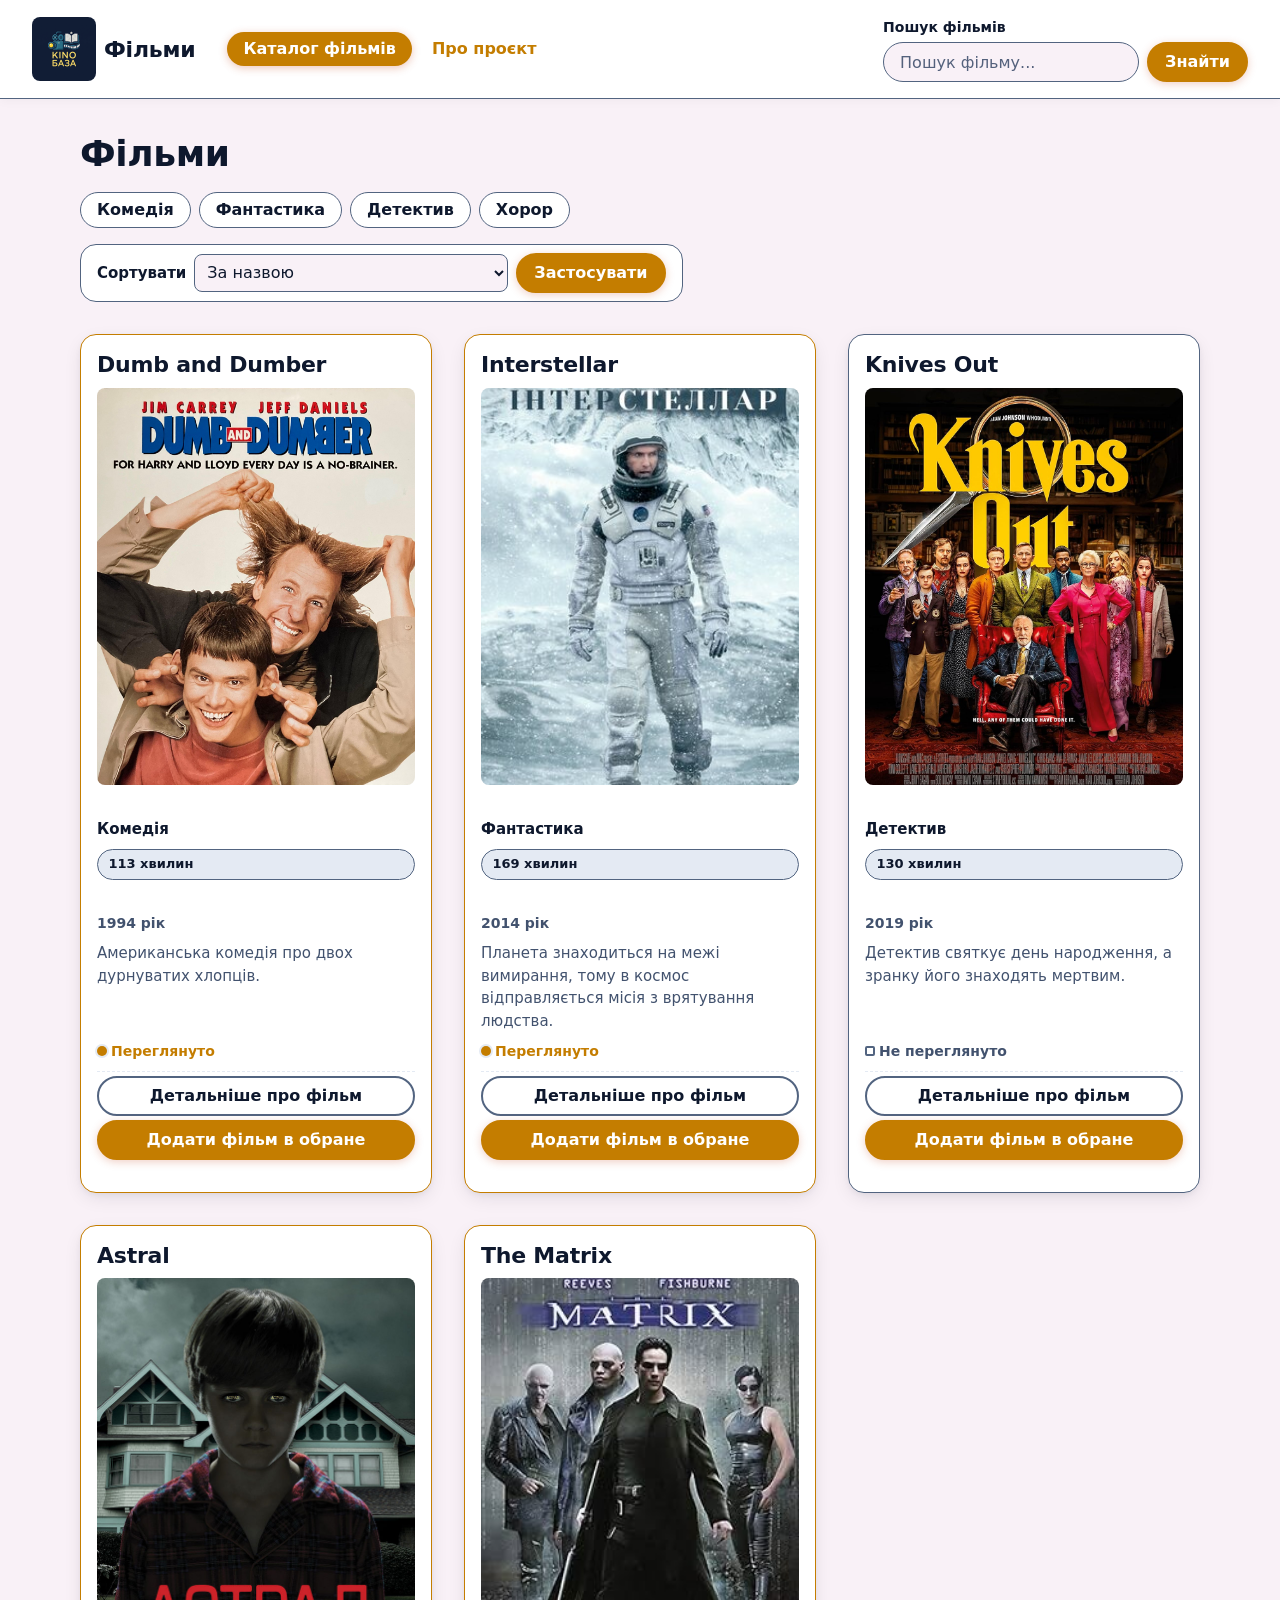
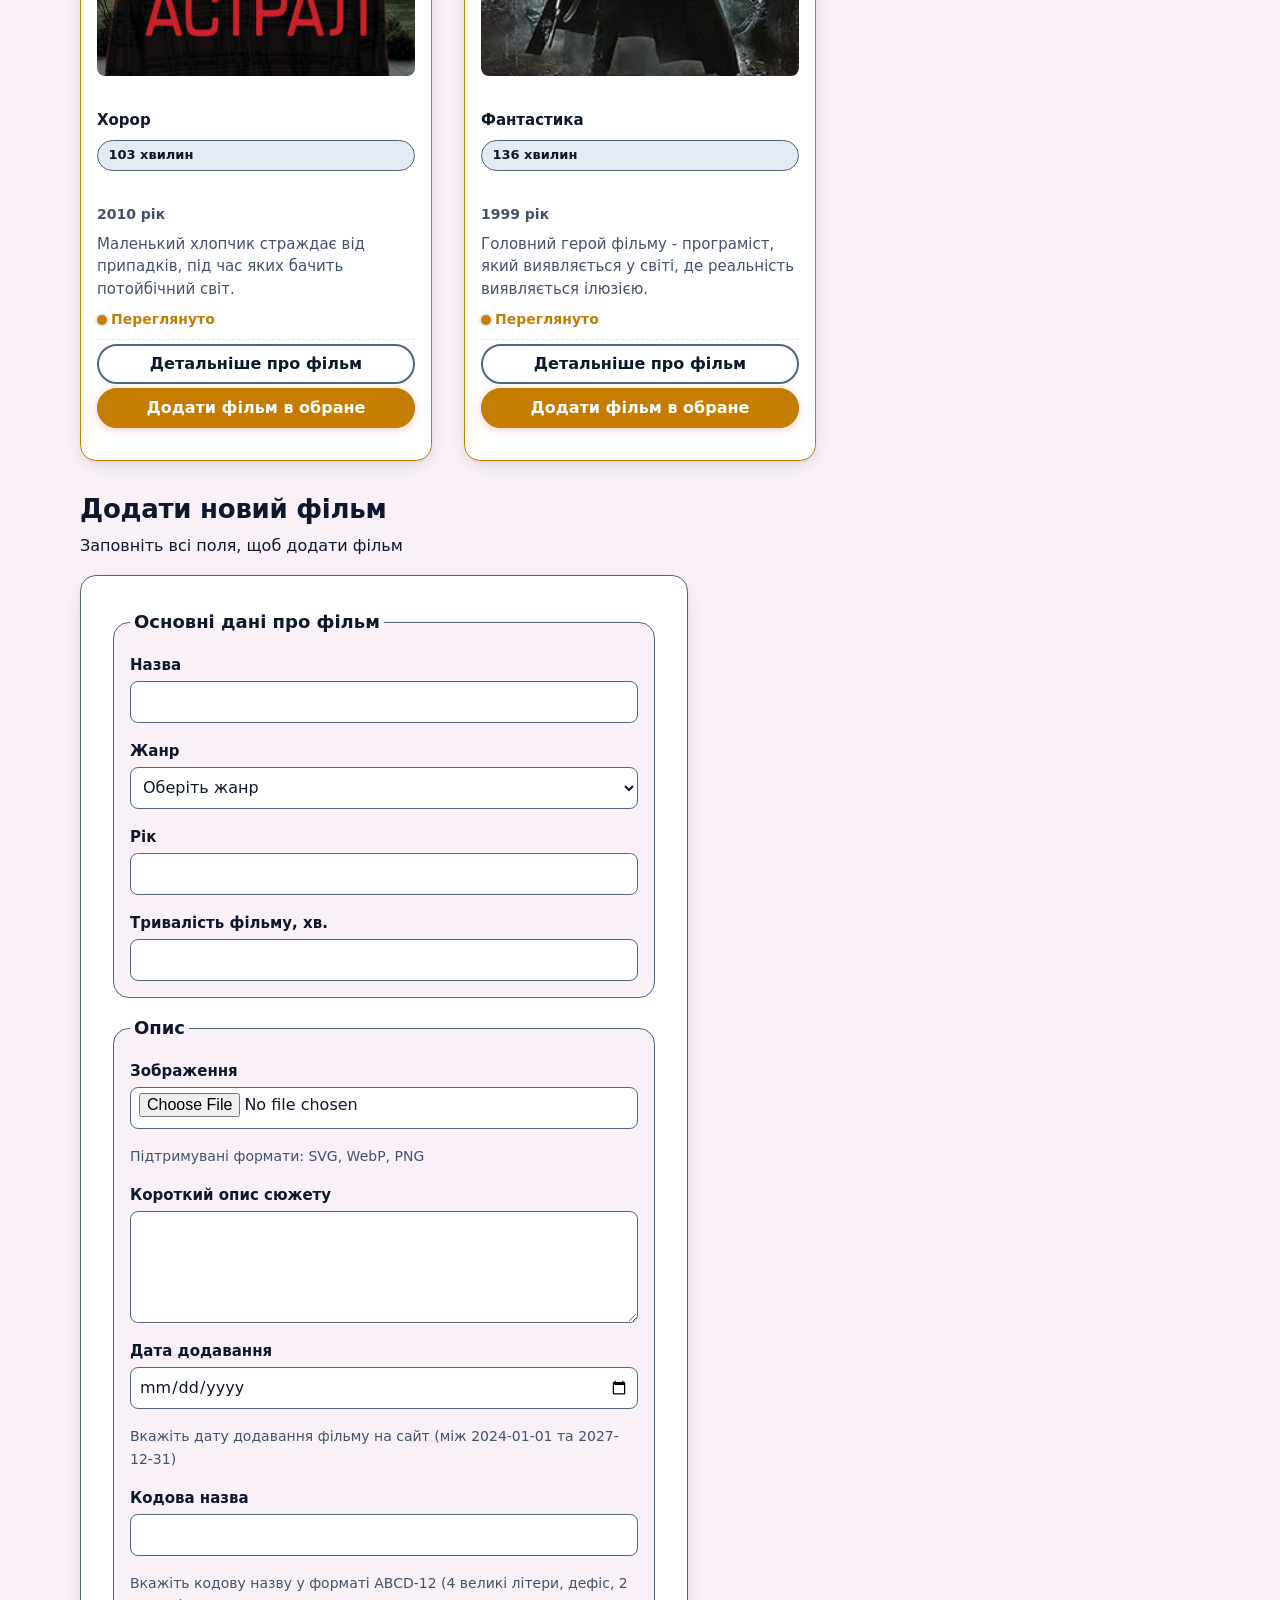
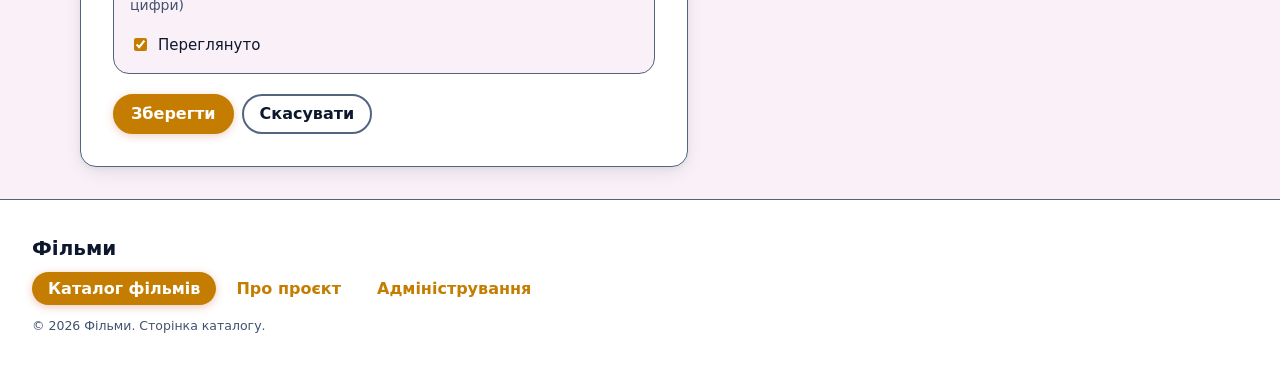
==== commit 227ef3a9: "Added classes to .html files and fixed some bugs" ====
--- a/index.html
+++ b/index.html
@@ -1,250 +1,268 @@
 <!DOCTYPE html>
-    <html lang="uk">
-        <head>
-            <meta charset="UTF-8">
-            <title>Film catalog | by Bachysh</title>
-            <meta name="viewport" content="width=device-width, initial-scale=1">
-            <meta name="description" content="Каталог фільмів з можливістю додавання нових фільмів та сортування за різними критеріями.">
-            <link rel="icon" href="favicon.ico" sizes="any">
-            <link rel="stylesheet" href="css/main.css">
-        </head>
-        <body>
-            <a href="index.html">До фільмів</a>
-            <header>
-                <p>
-                    <a href="index.html">
-                        <img src="favicon.ico" width="64" height="64" alt="logo">
-                        Фільми
-                    </a>
-                </p>
-
-                <nav aria-label="Основна навігація">
-                    <ul>
-                        <li><a href="index.html" aria-current="page">Каталог фільмів</a></li>
-                        <li><a href="about.html">Про проєкт</a></li>
-                    </ul>
-                </nav>
-
-                <search>
-                    <form action="index.html" method="get" role="search">
-                        <label for="search_field">Пошук фільмів</label>
-                        <input id="search_field" name="q" type="search" placeholder="Пошук фільму..." maxlength="80">
-                        <button type="submit">Знайти</button>
-                    </form>
-                </search>
-            </header>
-            <main id="content">
-                <section id="menu" aria-labelledby="menu-title">
-                    <h1 id="menu-title">Фільми</h1>
-
-                    <nav aria-label="Категорії фільмів">
-                        <ul>
-                            <li><a href="index.html" aria-current="page">Комедія</a></li>
-                            <li><a href="index.html">Фантастика</a></li>
-                            <li><a href="index.html">Детектив</a></li>
-                            <li><a href="index.html">Хорор</a></li>
-                        </ul>
-                    </nav>
-
-                    <form action="index.html" method="get">
-                        <label for="sort">Сортувати</label>
-                        <select id="sort" name="sort">
-                            <option value="name" selected>За назвою</option>
-                            <option value="year-asc">За роком: спочатку старі</option>
-                            <option value="year-desc">За роком: спочатку нові</option>
-                            <option value="duration-asc">За тривалістю: спочатку короткі</option>
-                            <option value="duration-desc">За тривалістю: спочатку довгі</option>
-                        </select>
-                        <button type="submit">Застосувати</button>
-                    </form>
-                    <ul>
-                        <li>
-                            <article>
-                                <h2>
-                                    <a href="details.html">Dumb and Dumber</a>
-                                </h2>
-                                <p>
-                                    <img src="images/dumb_and_dumber.jpg" width="256" height="320" alt="dumb_and_dumber">
-                                </p>
-                                <p>Комедія</p>
-                                <p><data value="1994">1994 рік</data></p>
-                                <p><data value="113">113 хвилин</data></p>
-                                <p>Американська комедія про двох дурнуватих хлопців.</p>
-                                <p>Переглянуто</p>
-                                <p>
-                                    <a href="details.html">Детальніше про фільм</a>
-                                    <button type="button">Додати фільм в обране</button>
-                                </p>
-                            </article>
-                        </li>
-                        <li>
-                            <article>
-                                <h2>
-                                    <a href="details.html">Interstellar</a>
-                                </h2>
-                                <p>
-                                    <img src="images/interstellar.jpg" width="256" height="320" alt="film2">
-                                </p>
-                                <p>Фантастика</p>
-                                <p><data value="2014">2014 рік</data></p>
-                                <p><data value="169">169 хвилин</data></p>
-                                <p>Планета знаходиться на межі вимирання, тому в космос відправляється місія з врятування людства.</p>
-                                <p>Переглянуто</p>
-                                <p>
-                                    <a href="details.html">Детальніше про фільм</a>
-                                    <button type="button">Додати фільм в обране</button>
-                                </p>
-                            </article>
-                        </li>
-                        <li>
-                            <article>
-                                <h2>
-                                    <a href="details.html">Knives Out</a>
-                                </h2>
-                                <p>
-                                    <img src="images/knives_out.jpg" width="256" height="320" alt="Knives Out">
-                                </p>
-                                <p>Детектив</p>
-                                <p><data value="2019">2019 рік</data></p>
-                                <p><data value="130">130 хвилин</data></p>
-                                <p>Детектив святкує день народження, а зранку його знаходять мертвим.</p>
-                                <p>Не переглянуто</p>
-                                <p>
-                                    <a href="details.html">Детальніше про фільм</a>
-                                    <button type="button">Додати фільм в обране</button>
-                                </p>
-                            </article>
-                        </li>
-                        <li>
-                            <article>
-                                <h2>
-                                    <a href="details.html">Astral</a>
-                                </h2>
-                                <p>
-                                    <img src="images/astral.jpg" width="256" height="320" alt="Astral">
-                                </p>
-                                <p>Хорор</p>
-                                <p><data value="2010">2010 рік</data></p>
-                                <p><data value="103">103 хвилин</data></p>
-                                <p>Маленький хлопчик страждає від припадків, під час яких бачить потойбічний світ.</p>
-                                <p>Переглянуто</p>
-                                <p>
-                                    <a href="details.html">Детальніше про фільм</a>
-                                    <button type="button">Додати фільм в обране</button>
-                                </p>
-                            </article>
-                        </li>
-                        <li>
-                            <article>
-                                <h2>
-                                    <a href="details.html">The Matrix</a>
-                                </h2>
-                                <p>
-                                    <img src="images/the_matrix.jpg" width="256" height="320" alt="The Matrix">
-                                </p>
-                                <p>Фантастика</p>
-                                <p><data value="1999">1999 рік</data></p>
-                                <p><data value="136">136 хвилин</data></p>
-                                <p>Головний герой фільму - програміст, який виявляється у світі, де реальність виявляється ілюзією.</p>
-                                <p>Переглянуто</p>
-                                <p>
-                                    <a href="details.html">Детальніше про фільм</a>
-                                    <button type="button">Додати фільм в обране</button>
-                                </p>
-                            </article>
-                        </li>
-                    </ul>
-                </section>
-
-                <section id="add" aria-labelledby="add-title">
-                    <h2 id="add-title">Додати новий фільм</h2>
-                    <p>Заповніть всі поля, щоб додати фільм</p>
-
-                    <form id="add-film" action="#add" method="get">
-                    <fieldset>
-                    <legend>Основні дані про фільм</legend>
-
-                    <p>
-                        <label for="name">Назва</label>
-                        <input id="name" name="name" type="text" required maxlength="80" autocomplete="off">
-                    </p>
-
-                    <p>
-                        <label for="category">Жанр</label>
-                        <select id="category" name="category" required>
-                            <option value="">Оберіть жанр</option>
-                            <option value="comedy">Комедія</option>
-                            <option value="fantasy">Фантастика</option>
-                            <option value="detective">Детектив</option>
-                            <option value="horror">Хорор</option>
-                        </select>
-                    </p>
-
-                    <p>
-                        <label for="year">Рік</label>
-                        <input id="year" name="year" type="number" required min="1900" max="3000" step="1" inputmode="numeric">
-                    </p>
-
-                    <p>
-                        <label for="duration">Тривалість фільму, хв.</label>
-                        <input id="duration" name="duration" type="number" required max="1440" title="Вкажіть тривалість фільму (число)">
-                    </p>
-                    </fieldset>
-
-                    <fieldset>
-                    <legend>Опис</legend>
-                    <p>
-                        <label for="image">Зображення</label>
-                        <input id="image" name="image" type="file" accept="image/svg+xml,image/webp,image/png" required>
-                    </p>
-                    <p id="image-hint">Підтримувані формати: SVG, WebP, PNG</p>
-
-                    <p>
-                        <label for="plot">Короткий опис сюжету</label>
-                        <textarea id="plot" name="plot" required maxlength="300" rows="4"></textarea>
-                    </p>
-
-                    <p>
-                        <label for="addedAt">Дата додавання</label>
-                        <input id="addedAt" name="addedAt" type="date" required min="2024-01-01" max="2027-12-31">
-                    </p>
-                    <p id="addedAt-hint">Вкажіть дату додавання фільму на сайт (між 2024-01-01 та 2027-12-31)</p>
-
-                    <p>
-                        <label for="code">Кодова назва</label>
-                        <input id="code" name="code" type="text" required pattern="^[A-Z]{4}-\d{2}$" maxlength="20"
-                        aria-describedby="code-hint" autocomplete="off" title="Вкажіть кодову назву у форматі ABCD-12">
-                    </p>
-                    <p id="code-hint">Вкажіть кодову назву у форматі ABCD-12 (4 великі літери, дефіс, 2 цифри)</p>
-
-                    <p>
-                        <label>
-                        <input id="watched" name="watched" type="checkbox" checked>
-                        Переглянуто
-                        </label>
-                    </p>
-                    </fieldset>
-                    <p>
-                        <button type="submit">Зберегти</button>
-                        <button type="reset">Скасувати</button>
-                    </p>
-                    </form>
-                </section>
-            </main>
-            <footer>
-                <p>Фільми</p>
-                <nav aria-label="Основна навігація">
-                    <ul>
-                        <li><a href="index.html" aria-current="page">Каталог фільмів</a></li>
-                        <li><a href="about.html">Про проєкт</a></li>
-                        <li><a href="admin.html">Адміністрування</a></li>
-                    </ul>
-                </nav>
-                <p>
-                    <small>© 2026 Фільми. Сторінка каталогу.</small>
-                </p>
-            </footer>
-
-        </body>
-
-    </html>+<html lang="uk">
+<head>
+  <meta charset="UTF-8">
+  <title>Film catalog | by Bachysh</title>
+  <meta name="viewport" content="width=device-width, initial-scale=1">
+  <meta name="description" content="Каталог фільмів з можливістю додавання нових фільмів та сортування за різними критеріями.">
+  <link rel="icon" href="favicon.ico" sizes="any">
+  <link rel="stylesheet" href="css/main.css">
+</head>
+<body>
+  <a class="skip-link" href="#content">До фільмів</a>
+
+  <header class="site-header">
+    <p class="site-header__brand">
+      <a class="site-header__logo" href="index.html">
+        <img src="favicon.ico" width="64" height="64" alt="logo">
+        Фільми
+      </a>
+    </p>
+
+    <nav class="site-nav" aria-label="Основна навігація">
+      <ul class="site-nav__list">
+        <li><a class="site-nav__link" href="index.html" aria-current="page">Каталог фільмів</a></li>
+        <li><a class="site-nav__link" href="about.html">Про проєкт</a></li>
+      </ul>
+    </nav>
+
+    <search class="site-search">
+      <form class="site-search__form" action="index.html" method="get" role="search">
+        <label class="site-search__label" for="search_field">Пошук фільмів</label>
+        <input class="site-search__input" id="search_field" name="q" type="search" placeholder="Пошук фільму..." maxlength="80">
+        <button class="button button--primary" type="submit">Знайти</button>
+      </form>
+    </search>
+  </header>
+
+  <main class="page" id="content">
+    <section id="menu" aria-labelledby="menu-title">
+      <h1 id="menu-title">Фільми</h1>
+
+      <nav class="catalog-filters" aria-label="Категорії фільмів">
+        <ul class="catalog-filters__list">
+          <li><a class="catalog-filters__link" href="index.html" aria-current="page">Комедія</a></li>
+          <li><a class="catalog-filters__link" href="index.html">Фантастика</a></li>
+          <li><a class="catalog-filters__link" href="index.html">Детектив</a></li>
+          <li><a class="catalog-filters__link" href="index.html">Хорор</a></li>
+        </ul>
+      </nav>
+
+      <form class="catalog-sort" action="index.html" method="get">
+        <label class="catalog-sort__label" for="sort">Сортувати</label>
+        <select class="catalog-sort__select" id="sort" name="sort">
+          <option value="name" selected>За назвою</option>
+          <option value="year-asc">За роком: спочатку старі</option>
+          <option value="year-desc">За роком: спочатку нові</option>
+          <option value="duration-asc">За тривалістю: спочатку короткі</option>
+          <option value="duration-desc">За тривалістю: спочатку довгі</option>
+        </select>
+        <button class="button button--primary" type="submit">Застосувати</button>
+      </form>
+
+      <ul class="catalog__list">
+        <li>
+          <article class="card card--watched">
+            <h2 class="card__title">
+              <a class="card__title-link" href="details.html">Dumb and Dumber</a>
+            </h2>
+            <p class="card__media">
+              <img src="images/dumb_and_dumber.jpg" width="256" height="320" alt="dumb_and_dumber">
+            </p>
+            <p class="card__top-meta">
+              <p class="card__genre">Комедія</p>
+              <p class="card__duration"><data value="113">113 хвилин</data></p>
+            </p>
+            <p class="card__year"><data value="1994">1994 рік</data></p>
+            <p class="card__description">Американська комедія про двох дурнуватих хлопців.</p>
+            <p class="status status--watched">Переглянуто</p>
+            <p class="card__actions">
+              <a class="button button--secondary" href="details.html">Детальніше про фільм</a>
+              <button class="button button--primary" type="button">Додати фільм в обране</button>
+            </p>
+          </article>
+        </li>
+
+        <li>
+          <article class="card card--watched">
+            <h2 class="card__title">
+              <a class="card__title-link" href="details.html">Interstellar</a>
+            </h2>
+            <p class="card__media">
+              <img src="images/interstellar.jpg" width="256" height="320" alt="film2">
+            </p>
+            <p class="card__top-meta">
+              <p class="card__genre">Фантастика</p>
+              <p class="card__duration"><data value="169">169 хвилин</data></p>
+            </p>
+            <p class="card__year"><data value="2014">2014 рік</data></p>
+            <p class="card__description">Планета знаходиться на межі вимирання, тому в космос відправляється місія з врятування людства.</p>
+            <p class="status status--watched">Переглянуто</p>
+            <p class="card__actions">
+              <a class="button button--secondary" href="details.html">Детальніше про фільм</a>
+              <button class="button button--primary" type="button">Додати фільм в обране</button>
+            </p>
+          </article>
+        </li>
+
+        <li>
+          <article class="card card--unwatched">
+            <h2 class="card__title">
+              <a class="card__title-link" href="details.html">Knives Out</a>
+            </h2>
+            <p class="card__media">
+              <img src="images/knives_out.jpg" width="256" height="320" alt="Knives Out">
+            </p>
+            <p class="card__top-meta">
+              <p class="card__genre">Детектив</p>
+              <p class="card__duration"><data value="130">130 хвилин</data></p>
+            </p>
+            <p class="card__year"><data value="2019">2019 рік</data></p>
+            <p class="card__description">Детектив святкує день народження, а зранку його знаходять мертвим.</p>
+            <p class="status status--unwatched">Не переглянуто</p>
+            <p class="card__actions">
+              <a class="button button--secondary" href="details.html">Детальніше про фільм</a>
+              <button class="button button--primary" type="button">Додати фільм в обране</button>
+            </p>
+          </article>
+        </li>
+
+        <li>
+          <article class="card card--watched">
+            <h2 class="card__title">
+              <a class="card__title-link" href="details.html">Astral</a>
+            </h2>
+            <p class="card__media">
+              <img src="images/astral.jpg" width="256" height="320" alt="Astral">
+            </p>
+            <p class="card__top-meta">
+              <p class="card__genre">Хорор</p>
+              <p class="card__duration"><data value="103">103 хвилин</data></p>
+            </p>
+            <p class="card__year"><data value="2010">2010 рік</data></p>
+            <p class="card__description">Маленький хлопчик страждає від припадків, під час яких бачить потойбічний світ.</p>
+            <p class="status status--watched">Переглянуто</p>
+            <p class="card__actions">
+              <a class="button button--secondary" href="details.html">Детальніше про фільм</a>
+              <button class="button button--primary" type="button">Додати фільм в обране</button>
+            </p>
+          </article>
+        </li>
+
+        <li>
+          <article class="card card--watched">
+            <h2 class="card__title">
+              <a class="card__title-link" href="details.html">The Matrix</a>
+            </h2>
+            <p class="card__media">
+              <img src="images/the_matrix.jpg" width="256" height="320" alt="The Matrix">
+            </p>
+            <p class="card__top-meta">
+              <p class="card__genre">Фантастика</p>
+              <p class="card__duration"><data value="136">136 хвилин</data></p>
+            </p>
+            <p class="card__year"><data value="1999">1999 рік</data></p>
+            <p class="card__description">Головний герой фільму - програміст, який виявляється у світі, де реальність виявляється ілюзією.</p>
+            <p class="status status--watched">Переглянуто</p>
+            <p class="card__actions">
+              <a class="button button--secondary" href="details.html">Детальніше про фільм</a>
+              <button class="button button--primary" type="button">Додати фільм в обране</button>
+            </p>
+          </article>
+        </li>
+      </ul>
+    </section>
+
+    <section id="add" aria-labelledby="add-title">
+      <h2 id="add-title">Додати новий фільм</h2>
+      <p>Заповніть всі поля, щоб додати фільм</p>
+
+      <form class="form" id="add-film" action="#add" method="get">
+        <fieldset class="form__group">
+          <legend class="form__legend">Основні дані про фільм</legend>
+
+          <p class="form__field">
+            <label class="form__label" for="name">Назва</label>
+            <input id="name" name="name" type="text" required maxlength="80" autocomplete="off">
+          </p>
+
+          <p class="form__field">
+            <label class="form__label" for="category">Жанр</label>
+            <select id="category" name="category" required>
+              <option value="">Оберіть жанр</option>
+              <option value="comedy">Комедія</option>
+              <option value="fantasy">Фантастика</option>
+              <option value="detective">Детектив</option>
+              <option value="horror">Хорор</option>
+            </select>
+          </p>
+
+          <p class="form__field">
+            <label class="form__label" for="year">Рік</label>
+            <input id="year" name="year" type="number" required min="1900" max="3000" step="1" inputmode="numeric">
+          </p>
+
+          <p class="form__field">
+            <label class="form__label" for="duration">Тривалість фільму, хв.</label>
+            <input id="duration" name="duration" type="number" required max="1440" min="1" title="Вкажіть тривалість фільму (число)">
+          </p>
+        </fieldset>
+
+        <fieldset class="form__group">
+          <legend class="form__legend">Опис</legend>
+
+          <p class="form__field">
+            <label class="form__label" for="image">Зображення</label>
+            <input id="image" name="image" type="file" accept="image/svg+xml,image/webp,image/png" required>
+          </p>
+          <p class="form__hint" id="image-hint">Підтримувані формати: SVG, WebP, PNG</p>
+
+          <p class="form__field">
+            <label class="form__label" for="plot">Короткий опис сюжету</label>
+            <textarea id="plot" name="plot" required maxlength="300" rows="4"></textarea>
+          </p>
+
+          <p class="form__field">
+            <label class="form__label" for="addedAt">Дата додавання</label>
+            <input id="addedAt" name="addedAt" type="date" required min="2024-01-01" max="2027-12-31">
+          </p>
+          <p class="form__hint" id="addedAt-hint">Вкажіть дату додавання фільму на сайт (між 2024-01-01 та 2027-12-31)</p>
+
+          <p class="form__field">
+            <label class="form__label" for="code">Кодова назва</label>
+            <input id="code" name="code" type="text" required pattern="^[A-Z]{4}-\d{2}$" maxlength="20"
+              aria-describedby="code-hint" autocomplete="off" title="Вкажіть кодову назву у форматі ABCD-12">
+          </p>
+          <p class="form__hint" id="code-hint">Вкажіть кодову назву у форматі ABCD-12 (4 великі літери, дефіс, 2 цифри)</p>
+
+          <p class="form__field form__field--choice">
+            <label class="form__label" for="watched">
+              <input id="watched" name="watched" type="checkbox" checked>
+              Переглянуто
+            </label>
+          </p>
+        </fieldset>
+
+        <p class="form__actions">
+          <button class="button button--primary" type="submit">Зберегти</button>
+          <button class="button button--secondary" type="reset">Скасувати</button>
+        </p>
+      </form>
+    </section>
+  </main>
+
+  <footer class="site-footer">
+    <p class="site-footer__title">Фільми</p>
+    <nav aria-label="Основна навігація">
+      <ul class="site-footer__list">
+        <li><a class="site-footer__link" href="index.html" aria-current="page">Каталог фільмів</a></li>
+        <li><a class="site-footer__link" href="about.html">Про проєкт</a></li>
+        <li><a class="site-footer__link" href="admin.html">Адміністрування</a></li>
+      </ul>
+    </nav>
+    <p class="site-footer__copy">
+      <small>© 2026 Фільми. Сторінка каталогу.</small>
+    </p>
+  </footer>
+</body>
+</html>
--- a/css/main.css
+++ b/css/main.css
@@ -322,6 +322,10 @@
     color: var(--color-on-accent);
   }
 
+  .site-search {
+    flex-shrink: 0;
+  }
+
   .site-search__form {
     display: grid;
     grid-template-columns: minmax(12rem, 16rem) auto;
@@ -775,9 +779,9 @@
   }
 
   .data-table thead th {
-    border-bottom-width: 2px;
-    background: var(--color-text);
-    color: var(--color-bg);
+    border-bottom: 2px solid var(--color-accent);
+    background: var(--color-row);
+    color: var(--color-text);
     font-weight: 700;
     white-space: nowrap;
   }
@@ -791,7 +795,6 @@
   }
 
   .data-table__number {
-    text-align: end;
     font-variant-numeric: tabular-nums;
     white-space: nowrap;
   }
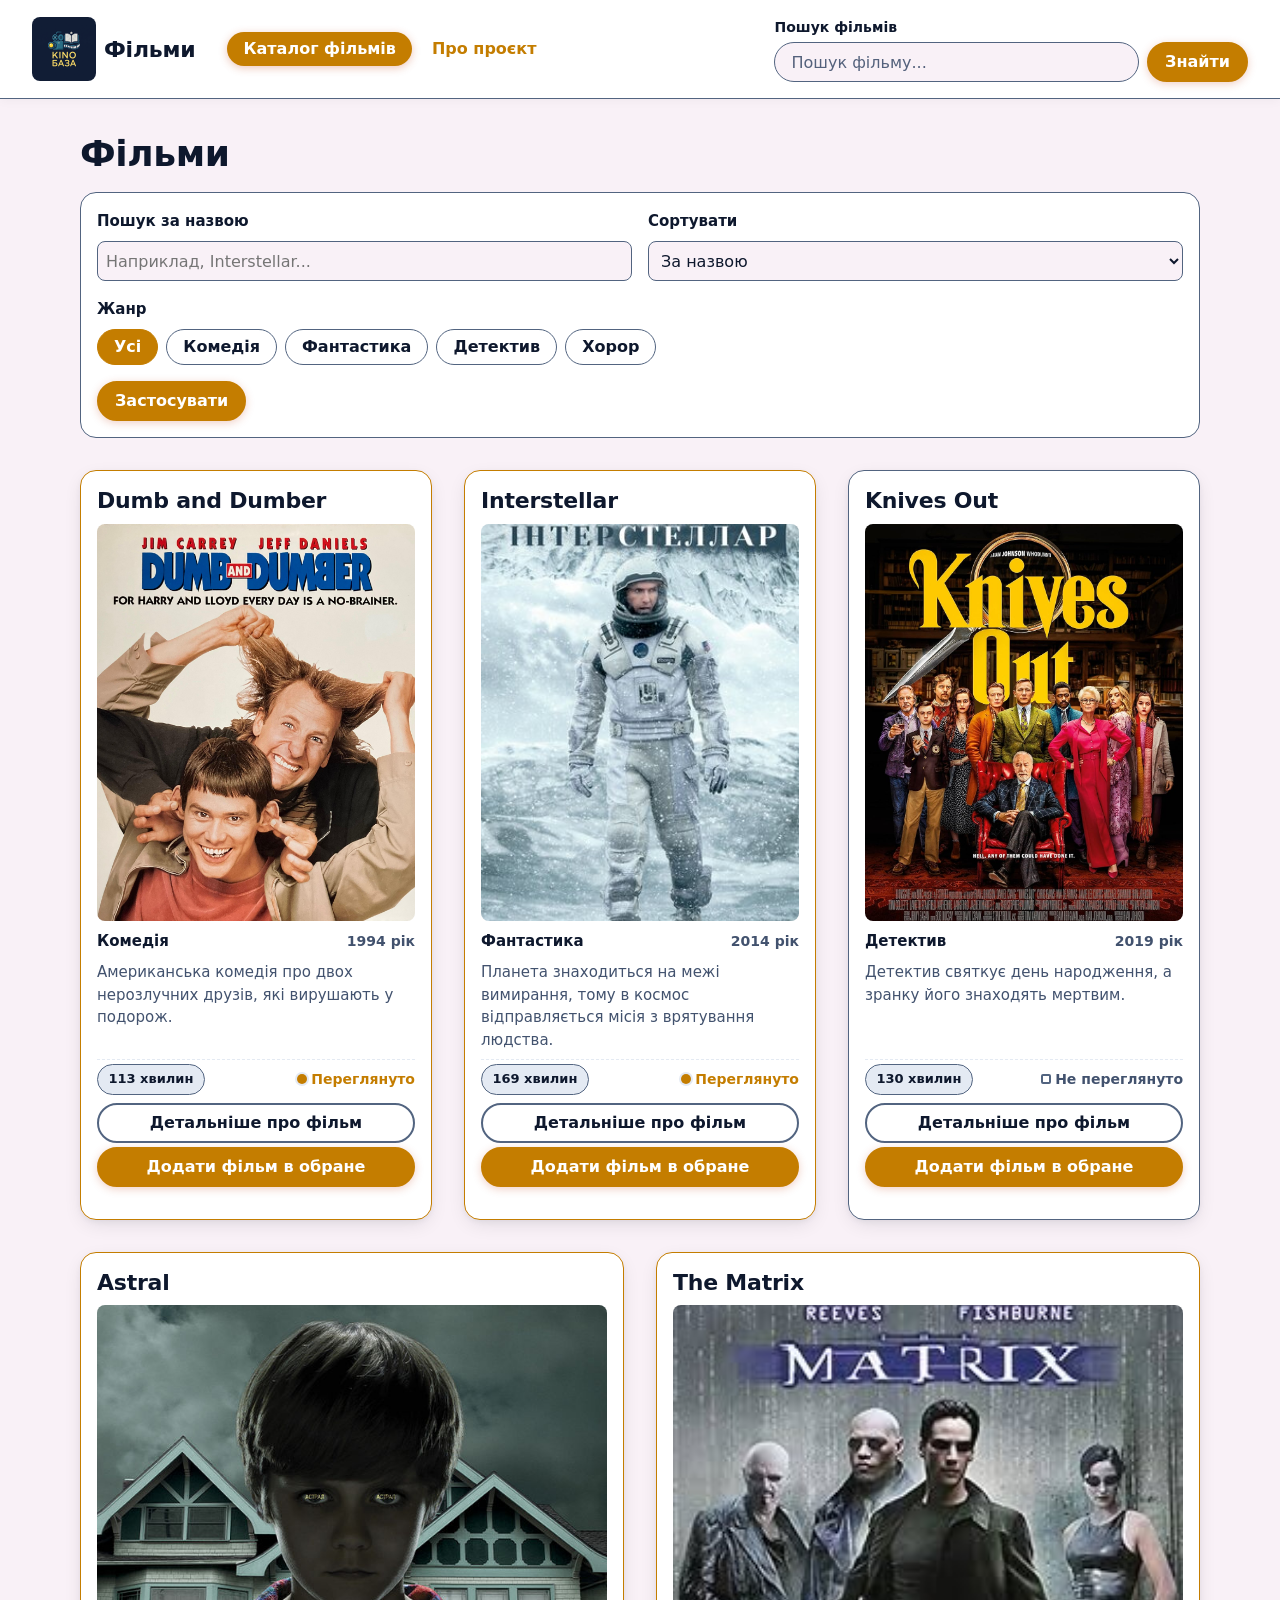
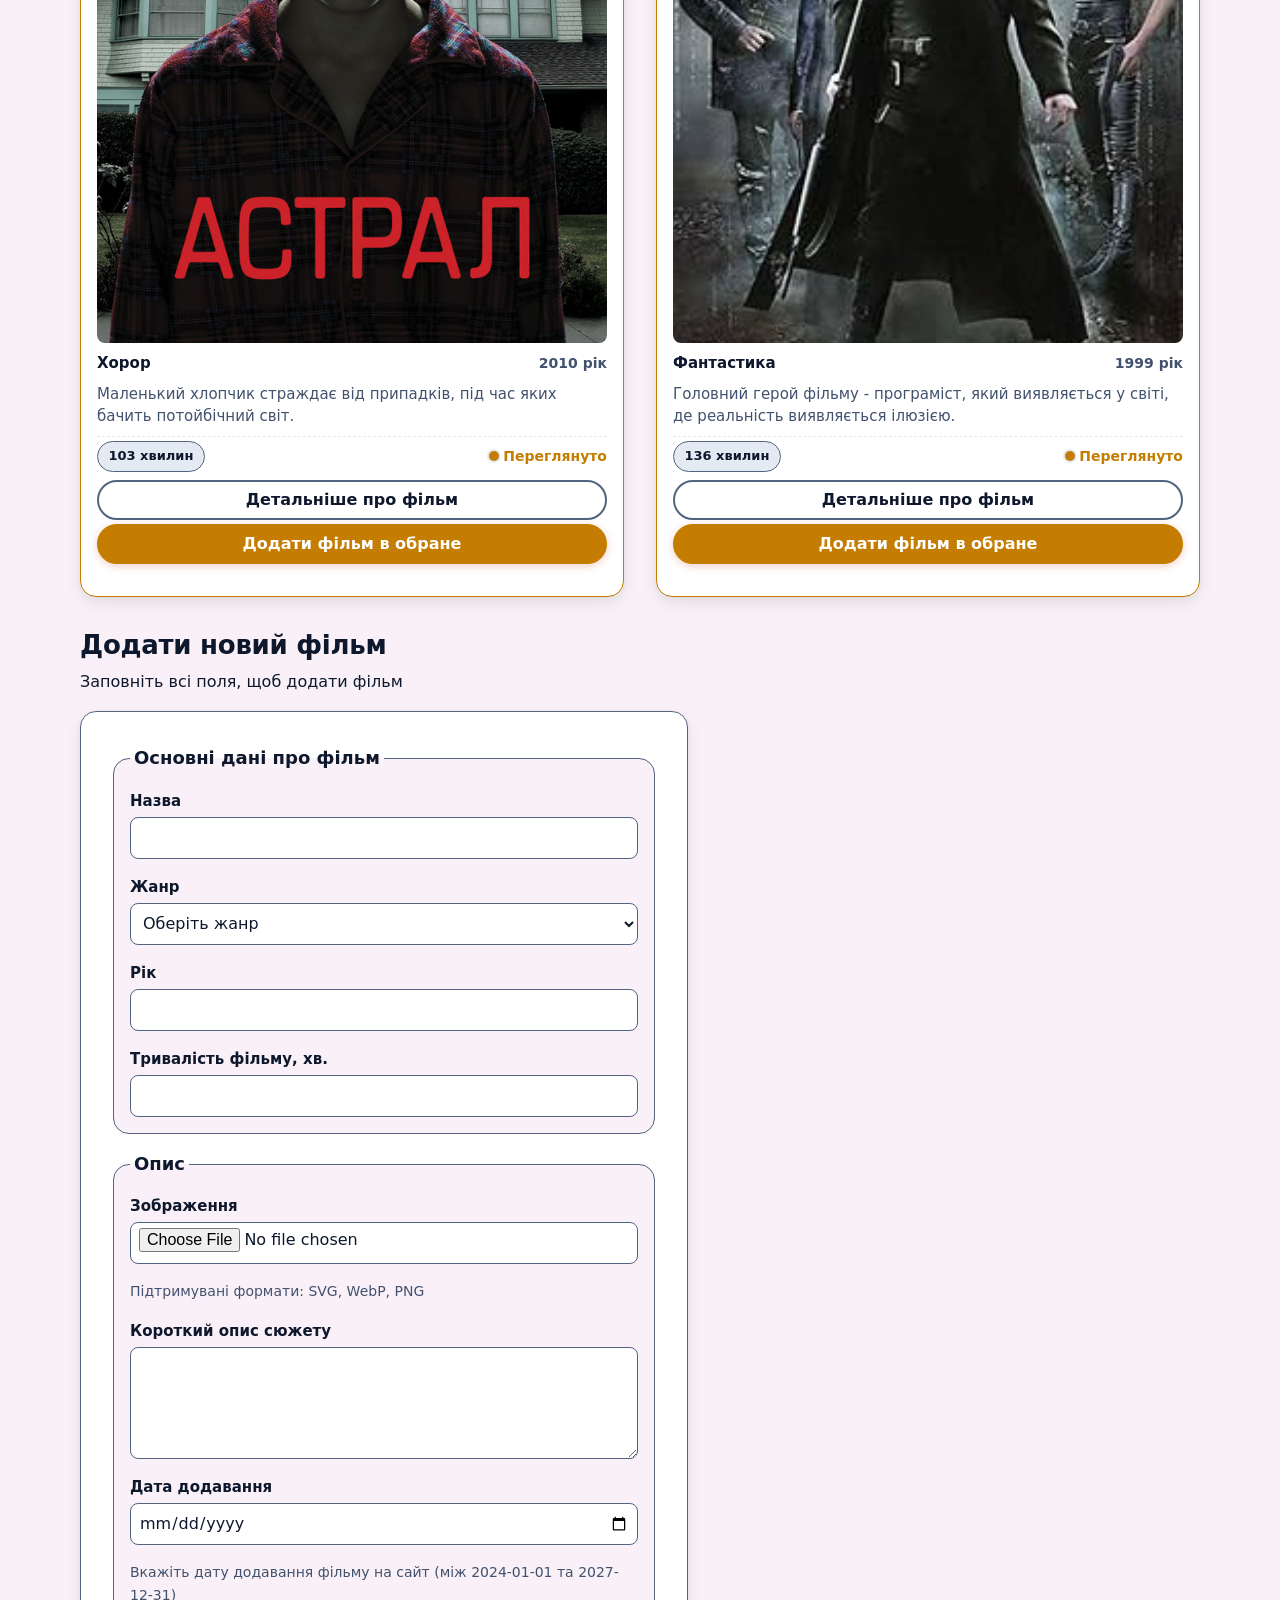
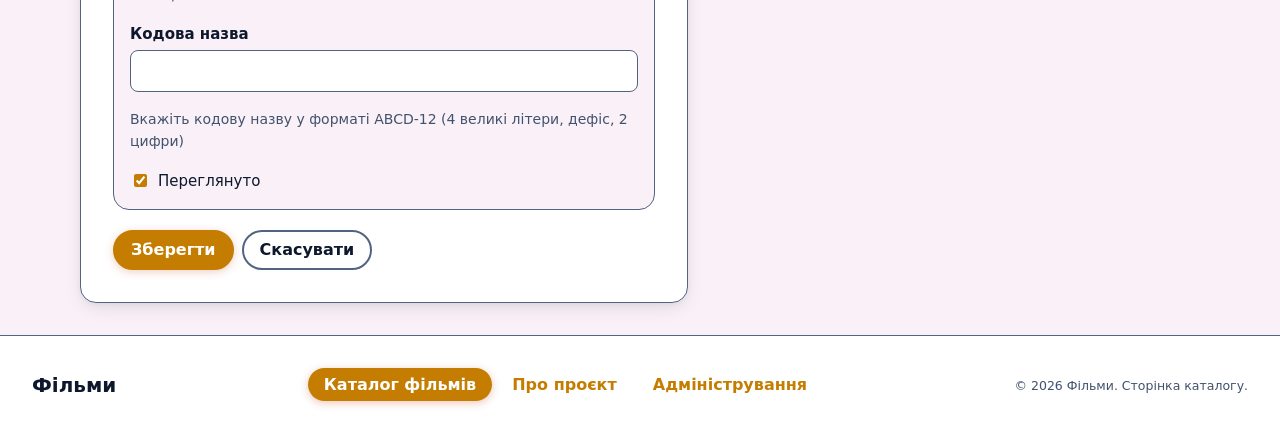
==== commit f4fb33ee: "Lab6" ====
--- a/index.html
+++ b/index.html
@@ -39,29 +39,56 @@
     <section id="menu" aria-labelledby="menu-title">
       <h1 id="menu-title">Фільми</h1>
 
-      <nav class="catalog-filters" aria-label="Категорії фільмів">
-        <ul class="catalog-filters__list">
-          <li><a class="catalog-filters__link" href="index.html" aria-current="page">Комедія</a></li>
-          <li><a class="catalog-filters__link" href="index.html">Фантастика</a></li>
-          <li><a class="catalog-filters__link" href="index.html">Детектив</a></li>
-          <li><a class="catalog-filters__link" href="index.html">Хорор</a></li>
-        </ul>
-      </nav>
-
-      <form class="catalog-sort" action="index.html" method="get">
-        <label class="catalog-sort__label" for="sort">Сортувати</label>
-        <select class="catalog-sort__select" id="sort" name="sort">
-          <option value="name" selected>За назвою</option>
-          <option value="year-asc">За роком: спочатку старі</option>
-          <option value="year-desc">За роком: спочатку нові</option>
-          <option value="duration-asc">За тривалістю: спочатку короткі</option>
-          <option value="duration-desc">За тривалістю: спочатку довгі</option>
-        </select>
-        <button class="button button--primary" type="submit">Застосувати</button>
+<form class="filters" action="index.html" method="get">
+        <p class="filters__field">
+          <label class="filters__label" for="filter-q">Пошук за назвою</label>
+          <input class="filters__control" id="filter-q" name="q" type="search" placeholder="Наприклад, Interstellar...">
+        </p>
+
+        <p class="filters__field">
+          <label class="filters__label" for="sort">Сортувати</label>
+          <select class="filters__control" id="sort" name="sort">
+            <option value="name" selected>За назвою</option>
+            <option value="year-asc">За роком: спочатку старі</option>
+            <option value="year-desc">За роком: спочатку нові</option>
+            <option value="duration-asc">За тривалістю: спочатку короткі</option>
+            <option value="duration-desc">За тривалістю: спочатку довгі</option>
+          </select>
+        </p>
+
+        <fieldset class="filters__categories">
+          <legend class="filters__legend">Жанр</legend>
+          <div class="chips">
+            <label class="chip">
+              <input class="chip__input" type="radio" name="category" value="all" checked>
+              Усі
+            </label>
+            <label class="chip">
+              <input class="chip__input" type="radio" name="category" value="comedy">
+              Комедія
+            </label>
+            <label class="chip">
+              <input class="chip__input" type="radio" name="category" value="fantasy">
+              Фантастика
+            </label>
+            <label class="chip">
+              <input class="chip__input" type="radio" name="category" value="detective">
+              Детектив
+            </label>
+            <label class="chip">
+              <input class="chip__input" type="radio" name="category" value="horror">
+              Хорор
+            </label>
+          </div>
+        </fieldset>
+
+        <p class="filters__field filters__field--action">
+          <button class="button button--primary" type="submit">Застосувати</button>
+        </p>
       </form>
 
-      <ul class="catalog__list">
-        <li>
+<ul class="catalog__list">
+        <li class="catalog__item">
           <article class="card card--watched">
             <h2 class="card__title">
               <a class="card__title-link" href="details.html">Dumb and Dumber</a>
@@ -69,21 +96,23 @@
             <p class="card__media">
               <img src="images/dumb_and_dumber.jpg" width="256" height="320" alt="dumb_and_dumber">
             </p>
-            <p class="card__top-meta">
+            <div class="card__top-meta">
               <p class="card__genre">Комедія</p>
+              <p class="card__year"><data value="1994">1994 рік</data></p>
+            </div>
+            <p class="card__description">Американська комедія про двох нерозлучних друзів, які вирушають у подорож.</p>
+            <div class="card__footer">
               <p class="card__duration"><data value="113">113 хвилин</data></p>
-            </p>
-            <p class="card__year"><data value="1994">1994 рік</data></p>
-            <p class="card__description">Американська комедія про двох дурнуватих хлопців.</p>
-            <p class="status status--watched">Переглянуто</p>
-            <p class="card__actions">
-              <a class="button button--secondary" href="details.html">Детальніше про фільм</a>
-              <button class="button button--primary" type="button">Додати фільм в обране</button>
-            </p>
-          </article>
-        </li>
-
-        <li>
+              <p class="status status--watched">Переглянуто</p>
+            </div>
+            <p class="card__actions">
+              <a class="button button--secondary" href="details.html">Детальніше про фільм</a>
+              <button class="button button--primary" type="button">Додати фільм в обране</button>
+            </p>
+          </article>
+        </li>
+
+        <li class="catalog__item">
           <article class="card card--watched">
             <h2 class="card__title">
               <a class="card__title-link" href="details.html">Interstellar</a>
@@ -91,21 +120,23 @@
             <p class="card__media">
               <img src="images/interstellar.jpg" width="256" height="320" alt="film2">
             </p>
-            <p class="card__top-meta">
+            <div class="card__top-meta">
               <p class="card__genre">Фантастика</p>
+              <p class="card__year"><data value="2014">2014 рік</data></p>
+            </div>
+            <p class="card__description">Планета знаходиться на межі вимирання, тому в космос відправляється місія з врятування людства.</p>
+            <div class="card__footer">
               <p class="card__duration"><data value="169">169 хвилин</data></p>
-            </p>
-            <p class="card__year"><data value="2014">2014 рік</data></p>
-            <p class="card__description">Планета знаходиться на межі вимирання, тому в космос відправляється місія з врятування людства.</p>
-            <p class="status status--watched">Переглянуто</p>
-            <p class="card__actions">
-              <a class="button button--secondary" href="details.html">Детальніше про фільм</a>
-              <button class="button button--primary" type="button">Додати фільм в обране</button>
-            </p>
-          </article>
-        </li>
-
-        <li>
+              <p class="status status--watched">Переглянуто</p>
+            </div>
+            <p class="card__actions">
+              <a class="button button--secondary" href="details.html">Детальніше про фільм</a>
+              <button class="button button--primary" type="button">Додати фільм в обране</button>
+            </p>
+          </article>
+        </li>
+
+        <li class="catalog__item">
           <article class="card card--unwatched">
             <h2 class="card__title">
               <a class="card__title-link" href="details.html">Knives Out</a>
@@ -113,21 +144,23 @@
             <p class="card__media">
               <img src="images/knives_out.jpg" width="256" height="320" alt="Knives Out">
             </p>
-            <p class="card__top-meta">
+            <div class="card__top-meta">
               <p class="card__genre">Детектив</p>
+              <p class="card__year"><data value="2019">2019 рік</data></p>
+            </div>
+            <p class="card__description">Детектив святкує день народження, а зранку його знаходять мертвим.</p>
+            <div class="card__footer">
               <p class="card__duration"><data value="130">130 хвилин</data></p>
-            </p>
-            <p class="card__year"><data value="2019">2019 рік</data></p>
-            <p class="card__description">Детектив святкує день народження, а зранку його знаходять мертвим.</p>
-            <p class="status status--unwatched">Не переглянуто</p>
-            <p class="card__actions">
-              <a class="button button--secondary" href="details.html">Детальніше про фільм</a>
-              <button class="button button--primary" type="button">Додати фільм в обране</button>
-            </p>
-          </article>
-        </li>
-
-        <li>
+              <p class="status status--unwatched">Не переглянуто</p>
+            </div>
+            <p class="card__actions">
+              <a class="button button--secondary" href="details.html">Детальніше про фільм</a>
+              <button class="button button--primary" type="button">Додати фільм в обране</button>
+            </p>
+          </article>
+        </li>
+
+        <li class="catalog__item">
           <article class="card card--watched">
             <h2 class="card__title">
               <a class="card__title-link" href="details.html">Astral</a>
@@ -135,21 +168,23 @@
             <p class="card__media">
               <img src="images/astral.jpg" width="256" height="320" alt="Astral">
             </p>
-            <p class="card__top-meta">
+            <div class="card__top-meta">
               <p class="card__genre">Хорор</p>
+              <p class="card__year"><data value="2010">2010 рік</data></p>
+            </div>
+            <p class="card__description">Маленький хлопчик страждає від припадків, під час яких бачить потойбічний світ.</p>
+            <div class="card__footer">
               <p class="card__duration"><data value="103">103 хвилин</data></p>
-            </p>
-            <p class="card__year"><data value="2010">2010 рік</data></p>
-            <p class="card__description">Маленький хлопчик страждає від припадків, під час яких бачить потойбічний світ.</p>
-            <p class="status status--watched">Переглянуто</p>
-            <p class="card__actions">
-              <a class="button button--secondary" href="details.html">Детальніше про фільм</a>
-              <button class="button button--primary" type="button">Додати фільм в обране</button>
-            </p>
-          </article>
-        </li>
-
-        <li>
+              <p class="status status--watched">Переглянуто</p>
+            </div>
+            <p class="card__actions">
+              <a class="button button--secondary" href="details.html">Детальніше про фільм</a>
+              <button class="button button--primary" type="button">Додати фільм в обране</button>
+            </p>
+          </article>
+        </li>
+
+        <li class="catalog__item">
           <article class="card card--watched">
             <h2 class="card__title">
               <a class="card__title-link" href="details.html">The Matrix</a>
@@ -157,13 +192,15 @@
             <p class="card__media">
               <img src="images/the_matrix.jpg" width="256" height="320" alt="The Matrix">
             </p>
-            <p class="card__top-meta">
+            <div class="card__top-meta">
               <p class="card__genre">Фантастика</p>
+              <p class="card__year"><data value="1999">1999 рік</data></p>
+            </div>
+            <p class="card__description">Головний герой фільму - програміст, який виявляється у світі, де реальність виявляється ілюзією.</p>
+            <div class="card__footer">
               <p class="card__duration"><data value="136">136 хвилин</data></p>
-            </p>
-            <p class="card__year"><data value="1999">1999 рік</data></p>
-            <p class="card__description">Головний герой фільму - програміст, який виявляється у світі, де реальність виявляється ілюзією.</p>
-            <p class="status status--watched">Переглянуто</p>
+              <p class="status status--watched">Переглянуто</p>
+            </div>
             <p class="card__actions">
               <a class="button button--secondary" href="details.html">Детальніше про фільм</a>
               <button class="button button--primary" type="button">Додати фільм в обране</button>
--- a/css/main.css
+++ b/css/main.css
@@ -272,13 +272,8 @@
     color: var(--color-text);
   }
 
-  .site-nav {
-    margin-inline-end: auto;
-  }
-
   .site-nav__list,
   .site-footer__list,
-  .catalog-filters__list,
   .catalog__list,
   .breadcrumbs__list {
     margin: 0;
@@ -323,23 +318,27 @@
   }
 
   .site-search {
-    flex-shrink: 0;
+    margin-inline-start: auto;
+    min-inline-size: 0;
+    max-inline-size: 100%;
   }
 
   .site-search__form {
-    display: grid;
-    grid-template-columns: minmax(12rem, 16rem) auto;
+    display: flex;
+    flex-wrap: wrap;
+    align-items: center;
     gap: var(--space-xs) var(--space-s);
-    align-items: center;
   }
 
   .site-search__label {
-    grid-column: 1 / -1;
+    flex: 1 0 100%;
     font-size: 0.875rem;
     font-weight: 700;
   }
 
   .site-search__input {
+    flex: 1 1 10rem;
+    min-inline-size: 0;
     min-block-size: 2.5rem;
     padding: var(--space-xs) var(--space-m);
     border: 1px solid var(--color-border);
@@ -356,6 +355,10 @@
   .site-search__input::placeholder {
     color: var(--color-text-muted);
     opacity: 0.9;
+  }
+
+  .site-search__form .button {
+    flex: none;
   }
 
   /* Кнопки: основна дія і другорядна. */
@@ -416,6 +419,7 @@
   /* Основна колонка сторінки. */
   .page {
     inline-size: min(74rem, 100%);
+    min-inline-size: 0;
     margin-inline: auto;
     padding: var(--space-l);
   }
@@ -433,8 +437,11 @@
 
   /* Підвал. */
   .site-footer {
-    display: grid;
-    gap: var(--space-s);
+    display: flex;
+    flex-wrap: wrap;
+    align-items: center;
+    justify-content: space-between;
+    gap: var(--space-m) var(--space-l);
     padding: var(--space-l);
     border-top: 1px solid var(--color-border);
     background: var(--color-surface);
@@ -476,8 +483,10 @@
 
   .breadcrumbs__item {
     display: flex;
+    flex-wrap: nowrap;
     align-items: center;
     gap: var(--space-xs);
+    white-space: nowrap;
   }
 
   .breadcrumbs__item + .breadcrumbs__item::before {
@@ -493,78 +502,148 @@
     text-decoration: none;
   }
 
-  /* Каталог і фільтри. */
-  .catalog-filters {
-    margin-block-end: var(--space-m);
-  }
-
-  .catalog-filters__list {
-    display: flex;
-    flex-wrap: wrap;
+  /* Панель фільтрів та чипи-жанри. */
+  .filters {
+    display: flex;
+    flex-wrap: wrap;
+    align-items: flex-end;
+    gap: var(--space-m);
+    margin-block-end: var(--space-l);
+    padding: var(--space-m);
+    border: 1px solid var(--color-border);
+    border-radius: var(--radius-m);
+    background: var(--color-surface);
+  }
+
+  .filters__field {
+    display: flex;
+    flex-wrap: wrap;
+    align-items: center;
     gap: var(--space-s);
-  }
-
-  .catalog-filters__link {
-    display: inline-block;
+    flex: 1 1 16rem;
+    min-inline-size: 0;
+    margin: 0;
+  }
+
+  .filters__label,
+  .filters__legend {
+    font-weight: 700;
+    font-size: 0.9375rem;
+  }
+
+  .filters__label {
+    flex: 1 0 100%;
+  }
+
+  .filters__control {
+    flex: 1 1 8rem;
+    min-inline-size: 0;
+    min-block-size: 2.5rem;
+    padding: var(--space-xs) var(--space-s);
+    border: 1px solid var(--color-border);
+    border-radius: var(--radius-s);
+    background: var(--color-bg);
+    color: var(--color-text);
+  }
+
+  .filters__field--action .button {
+    flex: none;
+  }
+
+  .filters__categories {
+    flex: 1 1 100%;
+    min-inline-size: 0;
+    margin: 0;
+    padding: 0;
+    border: 0;
+  }
+
+  .filters__legend {
+    padding: 0;
+    margin-block-end: var(--space-s);
+  }
+
+  .chips {
+    display: flex;
+    flex-wrap: wrap;
+    align-items: center;
+    gap: var(--space-s);
+  }
+
+  .chip {
+    position: relative;
+    display: inline-flex;
+    align-items: center;
+    margin: 0;
     padding: var(--space-xs) var(--space-m);
     border: 1px solid var(--color-border);
     border-radius: var(--radius-l);
     background: var(--color-surface);
     color: var(--color-text);
     font-weight: 600;
-    text-decoration: none;
     white-space: nowrap;
+    cursor: pointer;
     transition: all 0.2s ease;
   }
 
-  .catalog-filters__link:hover,
-  .catalog-filters__link:visited {
+  .chip:hover {
     border-color: var(--color-accent);
     color: var(--color-accent);
     background: var(--color-row);
   }
 
-  .catalog-sort {
-    display: flex;
-    flex-wrap: wrap;
-    align-items: center;
-    gap: var(--space-s);
-    margin-block: var(--space-m) var(--space-l);
-    padding: var(--space-s) var(--space-m);
-    border-radius: var(--radius-m);
-    background: var(--color-surface);
-    border: 1px solid var(--color-border);
-    inline-size: fit-content;
-    max-inline-size: 100%;
-  }
-
-  .catalog-sort__label {
-    font-weight: 700;
-    font-size: 0.9375rem;
-    white-space: nowrap;
-  }
-
-  .catalog-sort__select {
-    min-block-size: 2.375rem;
-    padding: var(--space-xs) var(--space-s);
-    border: 1px solid var(--color-border);
-    border-radius: var(--radius-s);
-    background: var(--color-bg);
-    color: var(--color-text);
+  .chip__input {
+    position: absolute;
+    inset: 0;
+    inline-size: 100%;
+    block-size: 100%;
+    margin: 0;
+    opacity: 0;
+    cursor: pointer;
+  }
+
+  .chip:has(.chip__input:checked) {
+    border-color: var(--color-accent);
+    background: var(--color-accent);
+    color: var(--color-on-accent);
+  }
+
+  .chip:has(.chip__input:checked):hover {
+    border-color: var(--color-accent-hover);
+    background: var(--color-accent-hover);
+    color: var(--color-on-accent);
+  }
+
+  .chip:has(.chip__input:focus-visible) {
+    outline: 0.1875rem solid var(--color-focus);
+    outline-offset: 0.1875rem;
+  }
+
+  .chip__input:focus-visible {
+    outline: none;
   }
 
   .catalog__list {
-    display: grid;
-    grid-template-columns: repeat(auto-fill, minmax(17rem, 1fr));
+    display: flex;
+    flex-wrap: wrap;
+    align-items: stretch;
     gap: var(--space-l);
   }
 
-/* Картка фільму або серіалу. */
+  .catalog__item,
+  .catalog__list > li {
+    display: flex;
+    flex: 1 1 18rem;
+    min-inline-size: 0;
+  }
+
+  /* Картка фільму або серіалу. */
   .card {
     display: flex;
     flex-direction: column;
     gap: var(--space-s);
-    block-size: 100%;
+    flex: 1 1 auto;
+    min-inline-size: 0;
     padding: var(--space-m);
     border: 1px solid var(--color-border);
     border-radius: var(--radius-m);
@@ -585,6 +664,8 @@
 
   .card__title {
     margin: 0;
+    min-inline-size: 0;
+    overflow-wrap: anywhere;
     font-size: 1.375rem;
     line-height: 1.3;
   }
@@ -620,7 +701,6 @@
     transform: scale(1.04);
   }
 
-  /* Рядок з жанром та бейджем тривалості. */
   .card__top-meta {
     display: flex;
     align-items: center;
@@ -634,20 +714,6 @@
     font-size: 0.9375rem;
     font-weight: 700;
     color: var(--color-text);
-  }
-
-  /* Окремий бейдж тривалості. */
-  .card__duration {
-    margin: 0;
-    padding: 0.25rem 0.65rem;
-    border: 1px solid var(--color-border);
-    border-radius: var(--radius-l);
-    background: var(--color-row);
-    color: var(--color-text);
-    font-size: 0.8125rem;
-    font-weight: 700;
-    font-variant-numeric: tabular-nums;
-    white-space: nowrap;
   }
 
   .card__year {
@@ -659,13 +725,39 @@
   }
 
   .card__description {
-    flex-grow: 1;
-    margin: 0;
+    margin: 0;
+    min-inline-size: 0;
+    overflow-wrap: anywhere;
     color: var(--color-text-muted);
     font-size: 0.9375rem;
     line-height: 1.5;
   }
 
+  /* Нижня частина картки: тривалість і позначка «переглянуто». */
+  .card__footer {
+    display: flex;
+    flex-wrap: wrap;
+    align-items: center;
+    justify-content: space-between;
+    gap: var(--space-s);
+    margin-block-start: auto;
+    padding-block-start: var(--space-xs);
+    border-top: 1px dashed var(--color-row);
+  }
+
+  .card__duration {
+    margin: 0;
+    padding: 0.25rem 0.65rem;
+    border: 1px solid var(--color-border);
+    border-radius: var(--radius-l);
+    background: var(--color-row);
+    color: var(--color-text);
+    font-size: 0.8125rem;
+    font-weight: 700;
+    font-variant-numeric: tabular-nums;
+    white-space: nowrap;
+  }
+
   /* Статус перегляду: колір + різна форма маркера. */
   .status {
     margin: 0;
@@ -673,8 +765,12 @@
     font-weight: 700;
     display: inline-flex;
     align-items: center;
-    align-self: flex-start;
     white-space: nowrap;
+  }
+
+  td.status {
+    display: table-cell;
+    vertical-align: middle;
   }
 
   .status::before {
@@ -707,11 +803,9 @@
 
   /* Кнопки дій усередині картки. */
   .card__actions {
-    display: grid;
+    display: flex;
+    flex-direction: column;
     gap: var(--space-xs);
-    margin-block-start: auto;
-    padding-block-start: var(--space-xs);
-    border-top: 1px dashed var(--color-row);
   }
 
   .card__actions .button {
@@ -733,6 +827,29 @@
     font-size: 1.25rem;
   }
 
+  .toc__list {
+    display: flex;
+    flex-wrap: wrap;
+    gap: var(--space-s) var(--space-m);
+    margin: 0;
+    padding: 0;
+    list-style: none;
+  }
+
+  .item-layout {
+    display: flex;
+    flex-wrap: wrap;
+    align-items: flex-start;
+    gap: var(--space-l);
+    margin-block: var(--space-l);
+  }
+
+  .item-photo,
+  .item-specs {
+    flex: 1 1 18rem;
+    min-inline-size: 0;
+  }
+
   .item-photo {
     margin-block: var(--space-l);
   }
@@ -748,9 +865,9 @@
   }
 
   .specs {
-    display: grid;
-    grid-template-columns: minmax(8rem, 14rem) minmax(0, 1fr);
-    gap: var(--space-s) var(--space-m);
+    display: flex;
+    flex-direction: column;
+    gap: var(--space-s);
     margin: 0;
     padding: var(--space-m);
     border: 1px solid var(--color-border);
@@ -758,14 +875,23 @@
     background: var(--color-surface);
   }
 
+  .specs__pair {
+    display: flex;
+    flex-wrap: wrap;
+    align-items: baseline;
+    gap: var(--space-xs) var(--space-m);
+  }
+
   .specs__term {
+    flex: 0 0 9rem;
     margin: 0;
     color: var(--color-text-muted);
     font-weight: 700;
-    white-space: nowrap;
   }
 
   .specs__value {
+    flex: 1 1 8rem;
+    min-inline-size: 0;
     margin: 0;
   }
 
@@ -797,6 +923,13 @@
   .data-table__number {
     font-variant-numeric: tabular-nums;
     white-space: nowrap;
+  }
+
+  .data-table__actions {
+    display: flex;
+    flex-wrap: wrap;
+    align-items: center;
+    gap: var(--space-s);
   }
 
   /* Часті запитання. Власний маркер summary через ::before. */
@@ -865,7 +998,8 @@
 
   /* Форми адміністратора і відвідувача. */
   .form {
-    display: grid;
+    display: flex;
+    flex-direction: column;
     gap: var(--space-m);
     max-inline-size: 38rem;
     padding: var(--space-l);
@@ -876,13 +1010,22 @@
   }
 
   .form__group {
-    display: grid;
+    display: flex;
+    flex-direction: column;
     gap: var(--space-m);
+    min-inline-size: 0;
     margin: 0;
     padding: var(--space-m);
     border: 1px solid var(--color-border);
     border-radius: var(--radius-m);
     background: var(--color-bg);
+  }
+
+  .form__choices {
+    display: flex;
+    flex-wrap: wrap;
+    align-items: center;
+    gap: var(--space-s) var(--space-m);
   }
 
   .form__legend {
@@ -897,6 +1040,7 @@
     flex-direction: column;
     align-items: stretch;
     gap: var(--space-xs);
+    min-inline-size: 0;
     margin: 0;
   }
 
@@ -916,6 +1060,8 @@
   .form select,
   .form textarea {
     inline-size: 100%;
+    min-inline-size: 0;
+    max-inline-size: 100%;
     min-block-size: 2.625rem;
     padding: var(--space-xs) var(--space-s);
     border: 1px solid var(--color-border);
@@ -970,6 +1116,7 @@
   }
 
   .form__actions .button {
+    min-inline-size: 0;
     white-space: nowrap;
   }
 
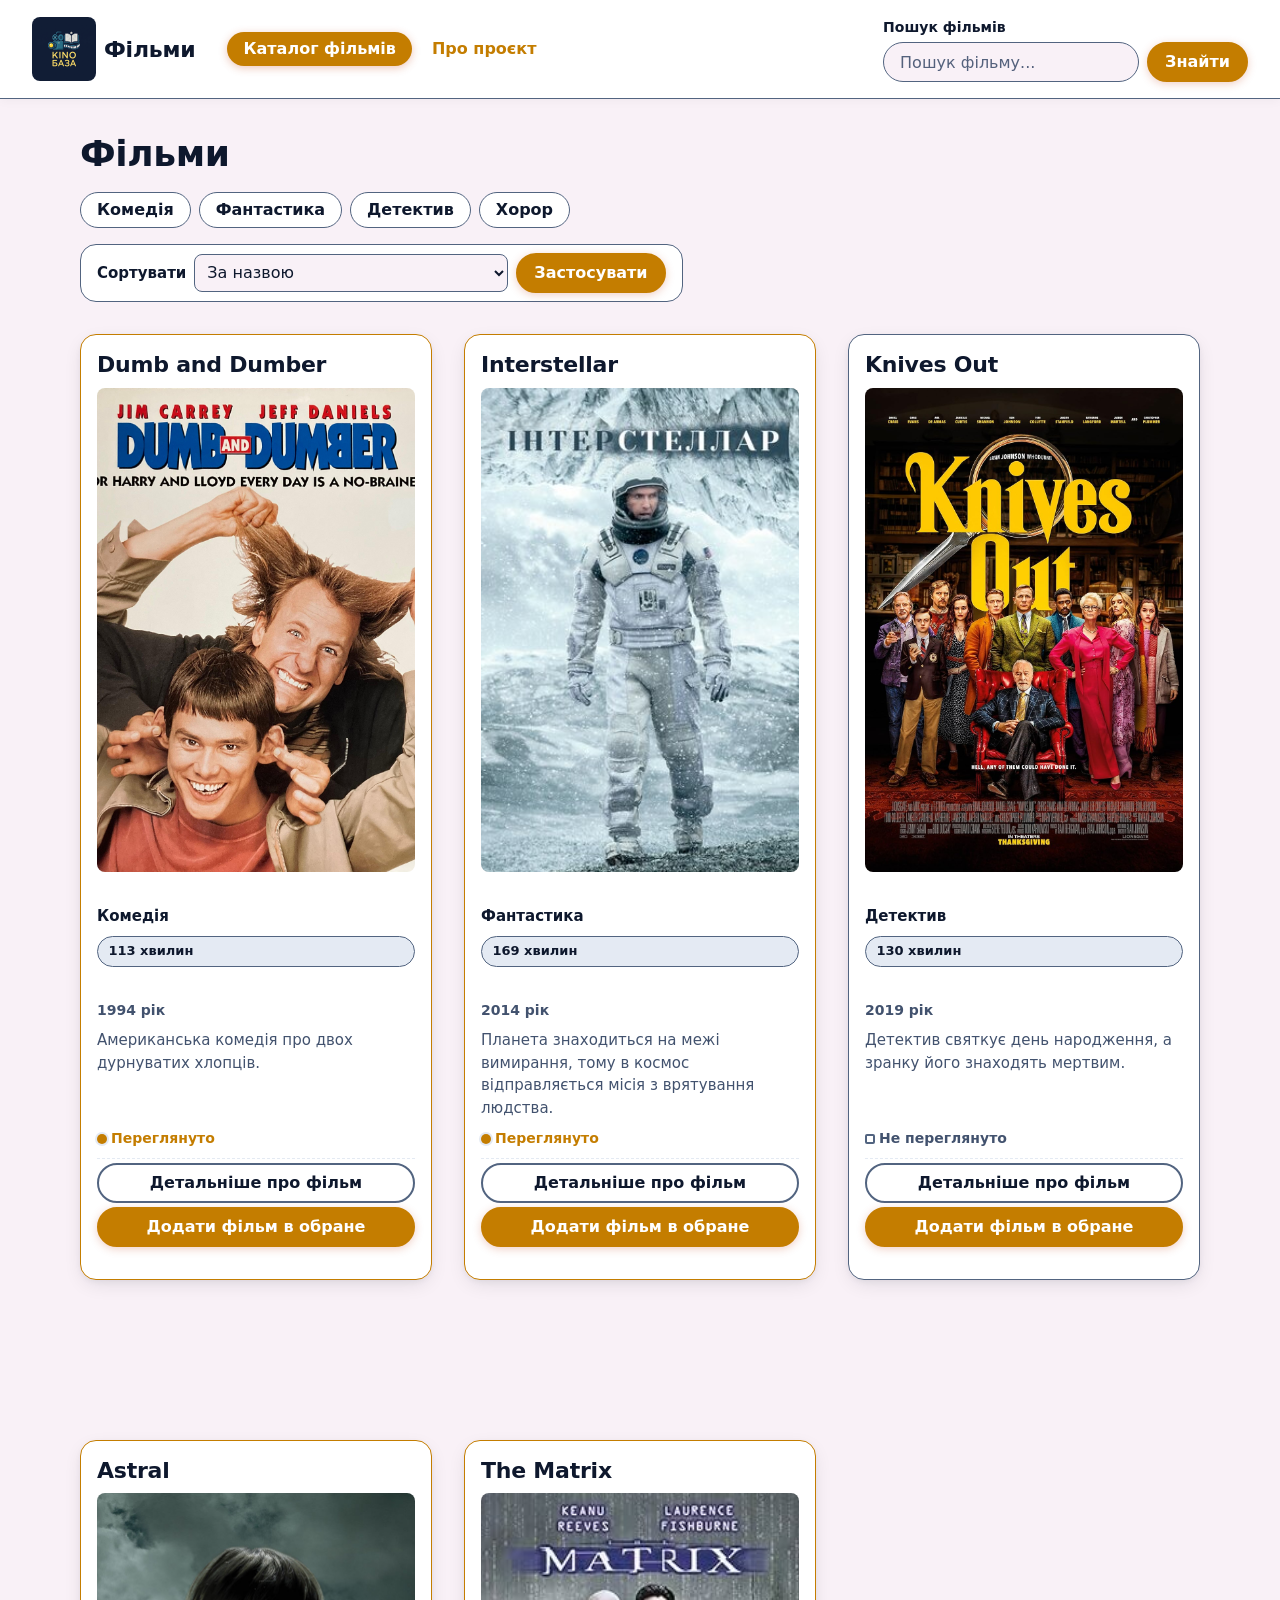
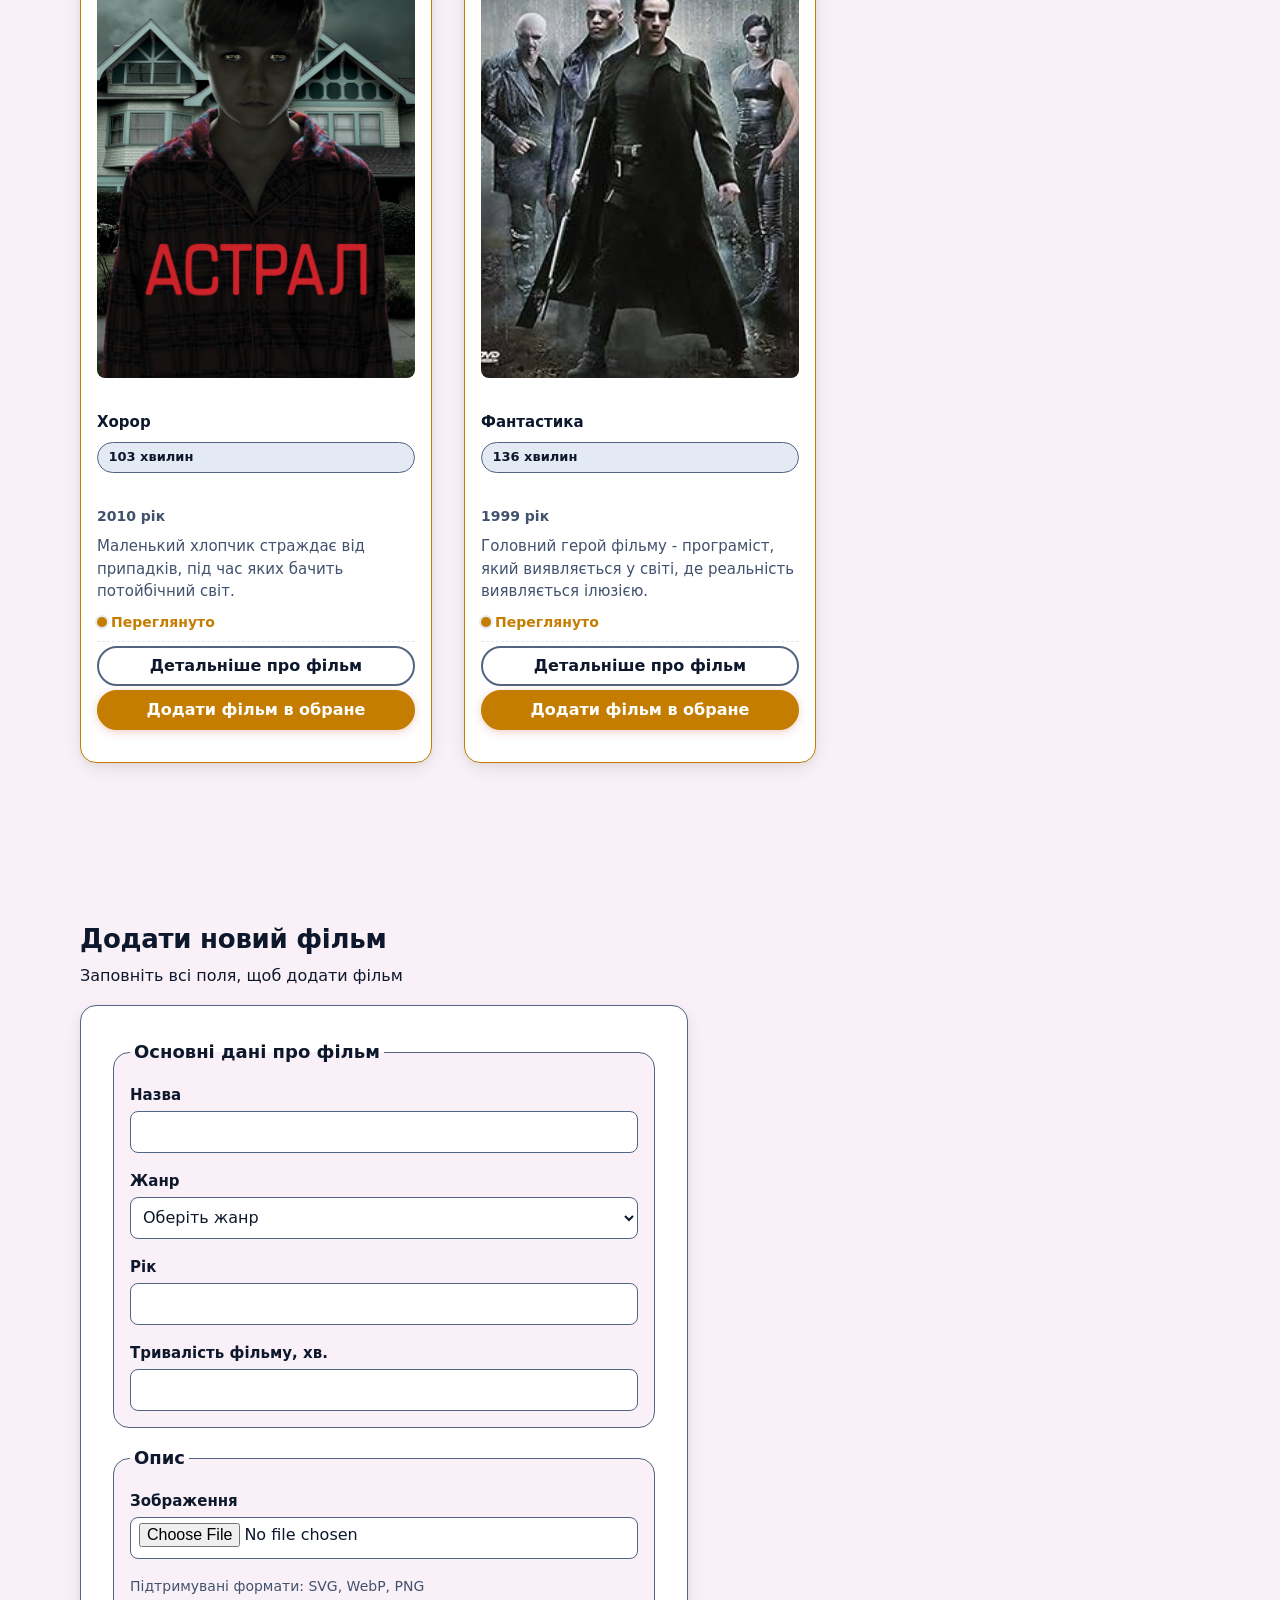
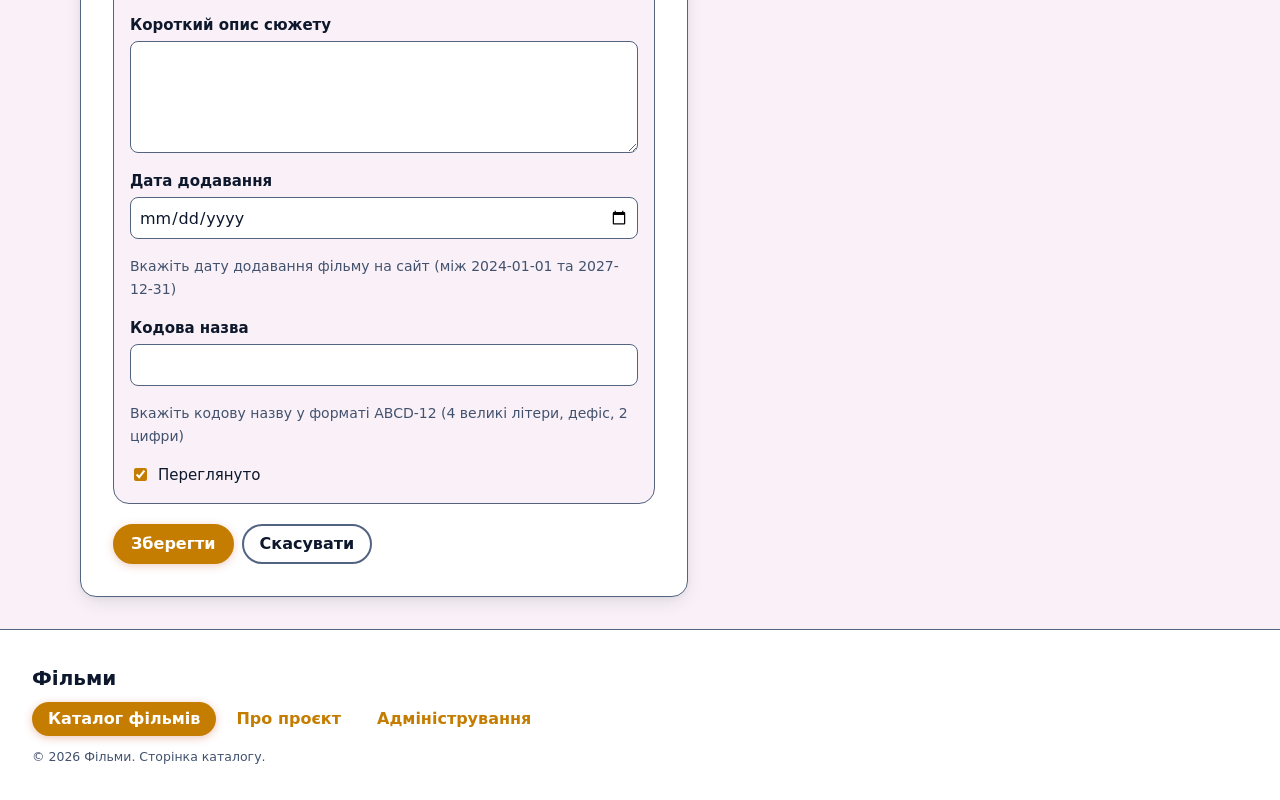
==== commit 63d8832c: "Replace wrapping catalog rows with an auto-fill grid so a short last row keeps the same card width." ====
--- a/index.html
+++ b/index.html
@@ -39,55 +39,28 @@
     <section id="menu" aria-labelledby="menu-title">
       <h1 id="menu-title">Фільми</h1>
 
-<form class="filters" action="index.html" method="get">
-        <p class="filters__field">
-          <label class="filters__label" for="filter-q">Пошук за назвою</label>
-          <input class="filters__control" id="filter-q" name="q" type="search" placeholder="Наприклад, Interstellar...">
-        </p>
-
-        <p class="filters__field">
-          <label class="filters__label" for="sort">Сортувати</label>
-          <select class="filters__control" id="sort" name="sort">
-            <option value="name" selected>За назвою</option>
-            <option value="year-asc">За роком: спочатку старі</option>
-            <option value="year-desc">За роком: спочатку нові</option>
-            <option value="duration-asc">За тривалістю: спочатку короткі</option>
-            <option value="duration-desc">За тривалістю: спочатку довгі</option>
-          </select>
-        </p>
-
-        <fieldset class="filters__categories">
-          <legend class="filters__legend">Жанр</legend>
-          <div class="chips">
-            <label class="chip">
-              <input class="chip__input" type="radio" name="category" value="all" checked>
-              Усі
-            </label>
-            <label class="chip">
-              <input class="chip__input" type="radio" name="category" value="comedy">
-              Комедія
-            </label>
-            <label class="chip">
-              <input class="chip__input" type="radio" name="category" value="fantasy">
-              Фантастика
-            </label>
-            <label class="chip">
-              <input class="chip__input" type="radio" name="category" value="detective">
-              Детектив
-            </label>
-            <label class="chip">
-              <input class="chip__input" type="radio" name="category" value="horror">
-              Хорор
-            </label>
-          </div>
-        </fieldset>
-
-        <p class="filters__field filters__field--action">
-          <button class="button button--primary" type="submit">Застосувати</button>
-        </p>
+      <nav class="catalog-filters" aria-label="Категорії фільмів">
+        <ul class="catalog-filters__list">
+          <li><a class="catalog-filters__link" href="index.html" aria-current="page">Комедія</a></li>
+          <li><a class="catalog-filters__link" href="index.html">Фантастика</a></li>
+          <li><a class="catalog-filters__link" href="index.html">Детектив</a></li>
+          <li><a class="catalog-filters__link" href="index.html">Хорор</a></li>
+        </ul>
+      </nav>
+
+      <form class="catalog-sort" action="index.html" method="get">
+        <label class="catalog-sort__label" for="sort">Сортувати</label>
+        <select class="catalog-sort__select" id="sort" name="sort">
+          <option value="name" selected>За назвою</option>
+          <option value="year-asc">За роком: спочатку старі</option>
+          <option value="year-desc">За роком: спочатку нові</option>
+          <option value="duration-asc">За тривалістю: спочатку короткі</option>
+          <option value="duration-desc">За тривалістю: спочатку довгі</option>
+        </select>
+        <button class="button button--primary" type="submit">Застосувати</button>
       </form>
 
-<ul class="catalog__list">
+      <ul class="catalog__list">
         <li class="catalog__item">
           <article class="card card--watched">
             <h2 class="card__title">
@@ -96,15 +69,13 @@
             <p class="card__media">
               <img src="images/dumb_and_dumber.jpg" width="256" height="320" alt="dumb_and_dumber">
             </p>
-            <div class="card__top-meta">
+            <p class="card__top-meta">
               <p class="card__genre">Комедія</p>
-              <p class="card__year"><data value="1994">1994 рік</data></p>
-            </div>
-            <p class="card__description">Американська комедія про двох нерозлучних друзів, які вирушають у подорож.</p>
-            <div class="card__footer">
               <p class="card__duration"><data value="113">113 хвилин</data></p>
-              <p class="status status--watched">Переглянуто</p>
-            </div>
+            </p>
+            <p class="card__year"><data value="1994">1994 рік</data></p>
+            <p class="card__description">Американська комедія про двох дурнуватих хлопців.</p>
+            <p class="status status--watched">Переглянуто</p>
             <p class="card__actions">
               <a class="button button--secondary" href="details.html">Детальніше про фільм</a>
               <button class="button button--primary" type="button">Додати фільм в обране</button>
@@ -120,15 +91,13 @@
             <p class="card__media">
               <img src="images/interstellar.jpg" width="256" height="320" alt="film2">
             </p>
-            <div class="card__top-meta">
+            <p class="card__top-meta">
               <p class="card__genre">Фантастика</p>
-              <p class="card__year"><data value="2014">2014 рік</data></p>
-            </div>
+              <p class="card__duration"><data value="169">169 хвилин</data></p>
+            </p>
+            <p class="card__year"><data value="2014">2014 рік</data></p>
             <p class="card__description">Планета знаходиться на межі вимирання, тому в космос відправляється місія з врятування людства.</p>
-            <div class="card__footer">
-              <p class="card__duration"><data value="169">169 хвилин</data></p>
-              <p class="status status--watched">Переглянуто</p>
-            </div>
+            <p class="status status--watched">Переглянуто</p>
             <p class="card__actions">
               <a class="button button--secondary" href="details.html">Детальніше про фільм</a>
               <button class="button button--primary" type="button">Додати фільм в обране</button>
@@ -144,15 +113,13 @@
             <p class="card__media">
               <img src="images/knives_out.jpg" width="256" height="320" alt="Knives Out">
             </p>
-            <div class="card__top-meta">
+            <p class="card__top-meta">
               <p class="card__genre">Детектив</p>
-              <p class="card__year"><data value="2019">2019 рік</data></p>
-            </div>
+              <p class="card__duration"><data value="130">130 хвилин</data></p>
+            </p>
+            <p class="card__year"><data value="2019">2019 рік</data></p>
             <p class="card__description">Детектив святкує день народження, а зранку його знаходять мертвим.</p>
-            <div class="card__footer">
-              <p class="card__duration"><data value="130">130 хвилин</data></p>
-              <p class="status status--unwatched">Не переглянуто</p>
-            </div>
+            <p class="status status--unwatched">Не переглянуто</p>
             <p class="card__actions">
               <a class="button button--secondary" href="details.html">Детальніше про фільм</a>
               <button class="button button--primary" type="button">Додати фільм в обране</button>
@@ -168,15 +135,13 @@
             <p class="card__media">
               <img src="images/astral.jpg" width="256" height="320" alt="Astral">
             </p>
-            <div class="card__top-meta">
+            <p class="card__top-meta">
               <p class="card__genre">Хорор</p>
-              <p class="card__year"><data value="2010">2010 рік</data></p>
-            </div>
+              <p class="card__duration"><data value="103">103 хвилин</data></p>
+            </p>
+            <p class="card__year"><data value="2010">2010 рік</data></p>
             <p class="card__description">Маленький хлопчик страждає від припадків, під час яких бачить потойбічний світ.</p>
-            <div class="card__footer">
-              <p class="card__duration"><data value="103">103 хвилин</data></p>
-              <p class="status status--watched">Переглянуто</p>
-            </div>
+            <p class="status status--watched">Переглянуто</p>
             <p class="card__actions">
               <a class="button button--secondary" href="details.html">Детальніше про фільм</a>
               <button class="button button--primary" type="button">Додати фільм в обране</button>
@@ -192,15 +157,13 @@
             <p class="card__media">
               <img src="images/the_matrix.jpg" width="256" height="320" alt="The Matrix">
             </p>
-            <div class="card__top-meta">
+            <p class="card__top-meta">
               <p class="card__genre">Фантастика</p>
-              <p class="card__year"><data value="1999">1999 рік</data></p>
-            </div>
+              <p class="card__duration"><data value="136">136 хвилин</data></p>
+            </p>
+            <p class="card__year"><data value="1999">1999 рік</data></p>
             <p class="card__description">Головний герой фільму - програміст, який виявляється у світі, де реальність виявляється ілюзією.</p>
-            <div class="card__footer">
-              <p class="card__duration"><data value="136">136 хвилин</data></p>
-              <p class="status status--watched">Переглянуто</p>
-            </div>
+            <p class="status status--watched">Переглянуто</p>
             <p class="card__actions">
               <a class="button button--secondary" href="details.html">Детальніше про фільм</a>
               <button class="button button--primary" type="button">Додати фільм в обране</button>
--- a/css/main.css
+++ b/css/main.css
@@ -229,6 +229,29 @@
     color: var(--color-on-accent);
   }
 
+  body {
+    display: grid;
+    grid-template-rows: auto 1fr auto;
+    grid-template-columns: minmax(0, 1fr);
+    grid-template-areas:
+      "header"
+      "main"
+      "footer";
+    min-block-size: 100dvh;
+  }
+
+  .site-header {
+    grid-area: header;
+  }
+
+  .page {
+    grid-area: main;
+  }
+
+  .site-footer {
+    grid-area: footer;
+  }
+
   /* Шапка: логотип, навігація і пошук на всіх сторінках. */
   .site-header {
     display: flex;
@@ -272,8 +295,13 @@
     color: var(--color-text);
   }
 
+  .site-nav {
+    margin-inline-end: auto;
+  }
+
   .site-nav__list,
   .site-footer__list,
+  .catalog-filters__list,
   .catalog__list,
   .breadcrumbs__list {
     margin: 0;
@@ -318,27 +346,23 @@
   }
 
   .site-search {
-    margin-inline-start: auto;
-    min-inline-size: 0;
-    max-inline-size: 100%;
+    flex-shrink: 0;
   }
 
   .site-search__form {
-    display: flex;
-    flex-wrap: wrap;
+    display: grid;
+    grid-template-columns: minmax(12rem, 16rem) auto;
+    gap: var(--space-xs) var(--space-s);
     align-items: center;
-    gap: var(--space-xs) var(--space-s);
   }
 
   .site-search__label {
-    flex: 1 0 100%;
+    grid-column: 1 / -1;
     font-size: 0.875rem;
     font-weight: 700;
   }
 
   .site-search__input {
-    flex: 1 1 10rem;
-    min-inline-size: 0;
     min-block-size: 2.5rem;
     padding: var(--space-xs) var(--space-m);
     border: 1px solid var(--color-border);
@@ -355,10 +379,6 @@
   .site-search__input::placeholder {
     color: var(--color-text-muted);
     opacity: 0.9;
-  }
-
-  .site-search__form .button {
-    flex: none;
   }
 
   /* Кнопки: основна дія і другорядна. */
@@ -419,7 +439,6 @@
   /* Основна колонка сторінки. */
   .page {
     inline-size: min(74rem, 100%);
-    min-inline-size: 0;
     margin-inline: auto;
     padding: var(--space-l);
   }
@@ -437,11 +456,8 @@
 
   /* Підвал. */
   .site-footer {
-    display: flex;
-    flex-wrap: wrap;
-    align-items: center;
-    justify-content: space-between;
-    gap: var(--space-m) var(--space-l);
+    display: grid;
+    gap: var(--space-s);
     padding: var(--space-l);
     border-top: 1px solid var(--color-border);
     background: var(--color-surface);
@@ -483,10 +499,8 @@
 
   .breadcrumbs__item {
     display: flex;
-    flex-wrap: nowrap;
     align-items: center;
     gap: var(--space-xs);
-    white-space: nowrap;
   }
 
   .breadcrumbs__item + .breadcrumbs__item::before {
@@ -502,43 +516,59 @@
     text-decoration: none;
   }
 
-  /* Панель фільтрів та чипи-жанри. */
-  .filters {
+  /* Каталог і фільтри. */
+  .catalog-filters {
+    margin-block-end: var(--space-m);
+  }
+
+  .catalog-filters__list {
     display: flex;
     flex-wrap: wrap;
-    align-items: flex-end;
-    gap: var(--space-m);
-    margin-block-end: var(--space-l);
-    padding: var(--space-m);
-    border: 1px solid var(--color-border);
-    border-radius: var(--radius-m);
-    background: var(--color-surface);
-  }
-
-  .filters__field {
+    gap: var(--space-s);
+  }
+
+  .catalog-filters__link {
+    display: inline-block;
+    padding: var(--space-xs) var(--space-m);
+    border: 1px solid var(--color-border);
+    border-radius: var(--radius-l);
+    background: var(--color-surface);
+    color: var(--color-text);
+    font-weight: 600;
+    text-decoration: none;
+    white-space: nowrap;
+    transition: all 0.2s ease;
+  }
+
+  .catalog-filters__link:hover,
+  .catalog-filters__link:visited {
+    border-color: var(--color-accent);
+    color: var(--color-accent);
+    background: var(--color-row);
+  }
+
+  .catalog-sort {
     display: flex;
     flex-wrap: wrap;
     align-items: center;
     gap: var(--space-s);
-    flex: 1 1 16rem;
-    min-inline-size: 0;
-    margin: 0;
-  }
-
-  .filters__label,
-  .filters__legend {
+    margin-block: var(--space-m) var(--space-l);
+    padding: var(--space-s) var(--space-m);
+    border-radius: var(--radius-m);
+    background: var(--color-surface);
+    border: 1px solid var(--color-border);
+    inline-size: fit-content;
+    max-inline-size: 100%;
+  }
+
+  .catalog-sort__label {
     font-weight: 700;
     font-size: 0.9375rem;
-  }
-
-  .filters__label {
-    flex: 1 0 100%;
-  }
-
-  .filters__control {
-    flex: 1 1 8rem;
-    min-inline-size: 0;
-    min-block-size: 2.5rem;
+    white-space: nowrap;
+  }
+
+  .catalog-sort__select {
+    min-block-size: 2.375rem;
     padding: var(--space-xs) var(--space-s);
     border: 1px solid var(--color-border);
     border-radius: var(--radius-s);
@@ -546,104 +576,36 @@
     color: var(--color-text);
   }
 
-  .filters__field--action .button {
-    flex: none;
-  }
-
-  .filters__categories {
-    flex: 1 1 100%;
+  .catalog__list {
+    display: grid;
+    grid-template-columns: repeat(auto-fill, minmax(min(100%, 18rem), 1fr));
+    gap: var(--space-l);
+  }
+
+  .catalog__item {
+    display: grid;
+    grid-template-rows: subgrid;
+    grid-row: span 5;
     min-inline-size: 0;
-    margin: 0;
-    padding: 0;
-    border: 0;
-  }
-
-  .filters__legend {
-    padding: 0;
-    margin-block-end: var(--space-s);
-  }
-
-  .chips {
-    display: flex;
-    flex-wrap: wrap;
-    align-items: center;
-    gap: var(--space-s);
-  }
-
-  .chip {
-    position: relative;
-    display: inline-flex;
-    align-items: center;
-    margin: 0;
-    padding: var(--space-xs) var(--space-m);
-    border: 1px solid var(--color-border);
-    border-radius: var(--radius-l);
-    background: var(--color-surface);
-    color: var(--color-text);
-    font-weight: 600;
-    white-space: nowrap;
-    cursor: pointer;
-    transition: all 0.2s ease;
-  }
-
-  .chip:hover {
-    border-color: var(--color-accent);
-    color: var(--color-accent);
-    background: var(--color-row);
-  }
-
-  .chip__input {
-    position: absolute;
-    inset: 0;
-    inline-size: 100%;
-    block-size: 100%;
-    margin: 0;
-    opacity: 0;
-    cursor: pointer;
-  }
-
-  .chip:has(.chip__input:checked) {
-    border-color: var(--color-accent);
-    background: var(--color-accent);
-    color: var(--color-on-accent);
-  }
-
-  .chip:has(.chip__input:checked):hover {
-    border-color: var(--color-accent-hover);
-    background: var(--color-accent-hover);
-    color: var(--color-on-accent);
-  }
-
-  .chip:has(.chip__input:focus-visible) {
-    outline: 0.1875rem solid var(--color-focus);
-    outline-offset: 0.1875rem;
-  }
-
-  .chip__input:focus-visible {
-    outline: none;
-  }
-
-  .catalog__list {
-    display: flex;
-    flex-wrap: wrap;
-    align-items: stretch;
-    gap: var(--space-l);
-  }
-
-  .catalog__item,
-  .catalog__list > li {
-    display: flex;
-    flex: 1 1 18rem;
-    min-inline-size: 0;
-  }
-
-  /* Картка фільму або серіалу. */
+  }
+
+  .catalog__empty {
+    grid-column: 1 / -1;
+    margin: 0;
+    padding: var(--space-l);
+    border: 1px dashed var(--color-border);
+    border-radius: var(--radius-m);
+    background: var(--color-surface);
+    color: var(--color-text-muted);
+    text-align: center;
+  }
+
+/* Картка фільму або серіалу. */
   .card {
     display: flex;
     flex-direction: column;
     gap: var(--space-s);
-    flex: 1 1 auto;
-    min-inline-size: 0;
+    block-size: 100%;
     padding: var(--space-m);
     border: 1px solid var(--color-border);
     border-radius: var(--radius-m);
@@ -664,8 +626,6 @@
 
   .card__title {
     margin: 0;
-    min-inline-size: 0;
-    overflow-wrap: anywhere;
     font-size: 1.375rem;
     line-height: 1.3;
   }
@@ -686,7 +646,7 @@
     overflow: hidden;
     border-radius: var(--radius-s);
     background: var(--color-row);
-    aspect-ratio: 4 / 5;
+    aspect-ratio: 210 / 320;
   }
 
   .card__media img {
@@ -701,6 +661,7 @@
     transform: scale(1.04);
   }
 
+  /* Рядок з жанром та бейджем тривалості. */
   .card__top-meta {
     display: flex;
     align-items: center;
@@ -716,6 +677,20 @@
     color: var(--color-text);
   }
 
+  /* Окремий бейдж тривалості. */
+  .card__duration {
+    margin: 0;
+    padding: 0.25rem 0.65rem;
+    border: 1px solid var(--color-border);
+    border-radius: var(--radius-l);
+    background: var(--color-row);
+    color: var(--color-text);
+    font-size: 0.8125rem;
+    font-weight: 700;
+    font-variant-numeric: tabular-nums;
+    white-space: nowrap;
+  }
+
   .card__year {
     margin: 0;
     color: var(--color-text-muted);
@@ -725,39 +700,13 @@
   }
 
   .card__description {
-    margin: 0;
-    min-inline-size: 0;
-    overflow-wrap: anywhere;
+    flex-grow: 1;
+    margin: 0;
     color: var(--color-text-muted);
     font-size: 0.9375rem;
     line-height: 1.5;
   }
 
-  /* Нижня частина картки: тривалість і позначка «переглянуто». */
-  .card__footer {
-    display: flex;
-    flex-wrap: wrap;
-    align-items: center;
-    justify-content: space-between;
-    gap: var(--space-s);
-    margin-block-start: auto;
-    padding-block-start: var(--space-xs);
-    border-top: 1px dashed var(--color-row);
-  }
-
-  .card__duration {
-    margin: 0;
-    padding: 0.25rem 0.65rem;
-    border: 1px solid var(--color-border);
-    border-radius: var(--radius-l);
-    background: var(--color-row);
-    color: var(--color-text);
-    font-size: 0.8125rem;
-    font-weight: 700;
-    font-variant-numeric: tabular-nums;
-    white-space: nowrap;
-  }
-
   /* Статус перегляду: колір + різна форма маркера. */
   .status {
     margin: 0;
@@ -765,12 +714,8 @@
     font-weight: 700;
     display: inline-flex;
     align-items: center;
+    align-self: flex-start;
     white-space: nowrap;
-  }
-
-  td.status {
-    display: table-cell;
-    vertical-align: middle;
   }
 
   .status::before {
@@ -803,9 +748,11 @@
 
   /* Кнопки дій усередині картки. */
   .card__actions {
-    display: flex;
-    flex-direction: column;
+    display: grid;
     gap: var(--space-xs);
+    margin-block-start: auto;
+    padding-block-start: var(--space-xs);
+    border-top: 1px dashed var(--color-row);
   }
 
   .card__actions .button {
@@ -827,29 +774,6 @@
     font-size: 1.25rem;
   }
 
-  .toc__list {
-    display: flex;
-    flex-wrap: wrap;
-    gap: var(--space-s) var(--space-m);
-    margin: 0;
-    padding: 0;
-    list-style: none;
-  }
-
-  .item-layout {
-    display: flex;
-    flex-wrap: wrap;
-    align-items: flex-start;
-    gap: var(--space-l);
-    margin-block: var(--space-l);
-  }
-
-  .item-photo,
-  .item-specs {
-    flex: 1 1 18rem;
-    min-inline-size: 0;
-  }
-
   .item-photo {
     margin-block: var(--space-l);
   }
@@ -865,9 +789,9 @@
   }
 
   .specs {
-    display: flex;
-    flex-direction: column;
-    gap: var(--space-s);
+    display: grid;
+    grid-template-columns: minmax(8rem, 14rem) minmax(0, 1fr);
+    gap: var(--space-s) var(--space-m);
     margin: 0;
     padding: var(--space-m);
     border: 1px solid var(--color-border);
@@ -875,23 +799,14 @@
     background: var(--color-surface);
   }
 
-  .specs__pair {
-    display: flex;
-    flex-wrap: wrap;
-    align-items: baseline;
-    gap: var(--space-xs) var(--space-m);
-  }
-
   .specs__term {
-    flex: 0 0 9rem;
     margin: 0;
     color: var(--color-text-muted);
     font-weight: 700;
+    white-space: nowrap;
   }
 
   .specs__value {
-    flex: 1 1 8rem;
-    min-inline-size: 0;
     margin: 0;
   }
 
@@ -923,13 +838,6 @@
   .data-table__number {
     font-variant-numeric: tabular-nums;
     white-space: nowrap;
-  }
-
-  .data-table__actions {
-    display: flex;
-    flex-wrap: wrap;
-    align-items: center;
-    gap: var(--space-s);
   }
 
   /* Часті запитання. Власний маркер summary через ::before. */
@@ -998,8 +906,7 @@
 
   /* Форми адміністратора і відвідувача. */
   .form {
-    display: flex;
-    flex-direction: column;
+    display: grid;
     gap: var(--space-m);
     max-inline-size: 38rem;
     padding: var(--space-l);
@@ -1010,22 +917,13 @@
   }
 
   .form__group {
-    display: flex;
-    flex-direction: column;
+    display: grid;
     gap: var(--space-m);
-    min-inline-size: 0;
     margin: 0;
     padding: var(--space-m);
     border: 1px solid var(--color-border);
     border-radius: var(--radius-m);
     background: var(--color-bg);
-  }
-
-  .form__choices {
-    display: flex;
-    flex-wrap: wrap;
-    align-items: center;
-    gap: var(--space-s) var(--space-m);
   }
 
   .form__legend {
@@ -1040,7 +938,6 @@
     flex-direction: column;
     align-items: stretch;
     gap: var(--space-xs);
-    min-inline-size: 0;
     margin: 0;
   }
 
@@ -1060,8 +957,6 @@
   .form select,
   .form textarea {
     inline-size: 100%;
-    min-inline-size: 0;
-    max-inline-size: 100%;
     min-block-size: 2.625rem;
     padding: var(--space-xs) var(--space-s);
     border: 1px solid var(--color-border);
@@ -1116,7 +1011,6 @@
   }
 
   .form__actions .button {
-    min-inline-size: 0;
     white-space: nowrap;
   }
 
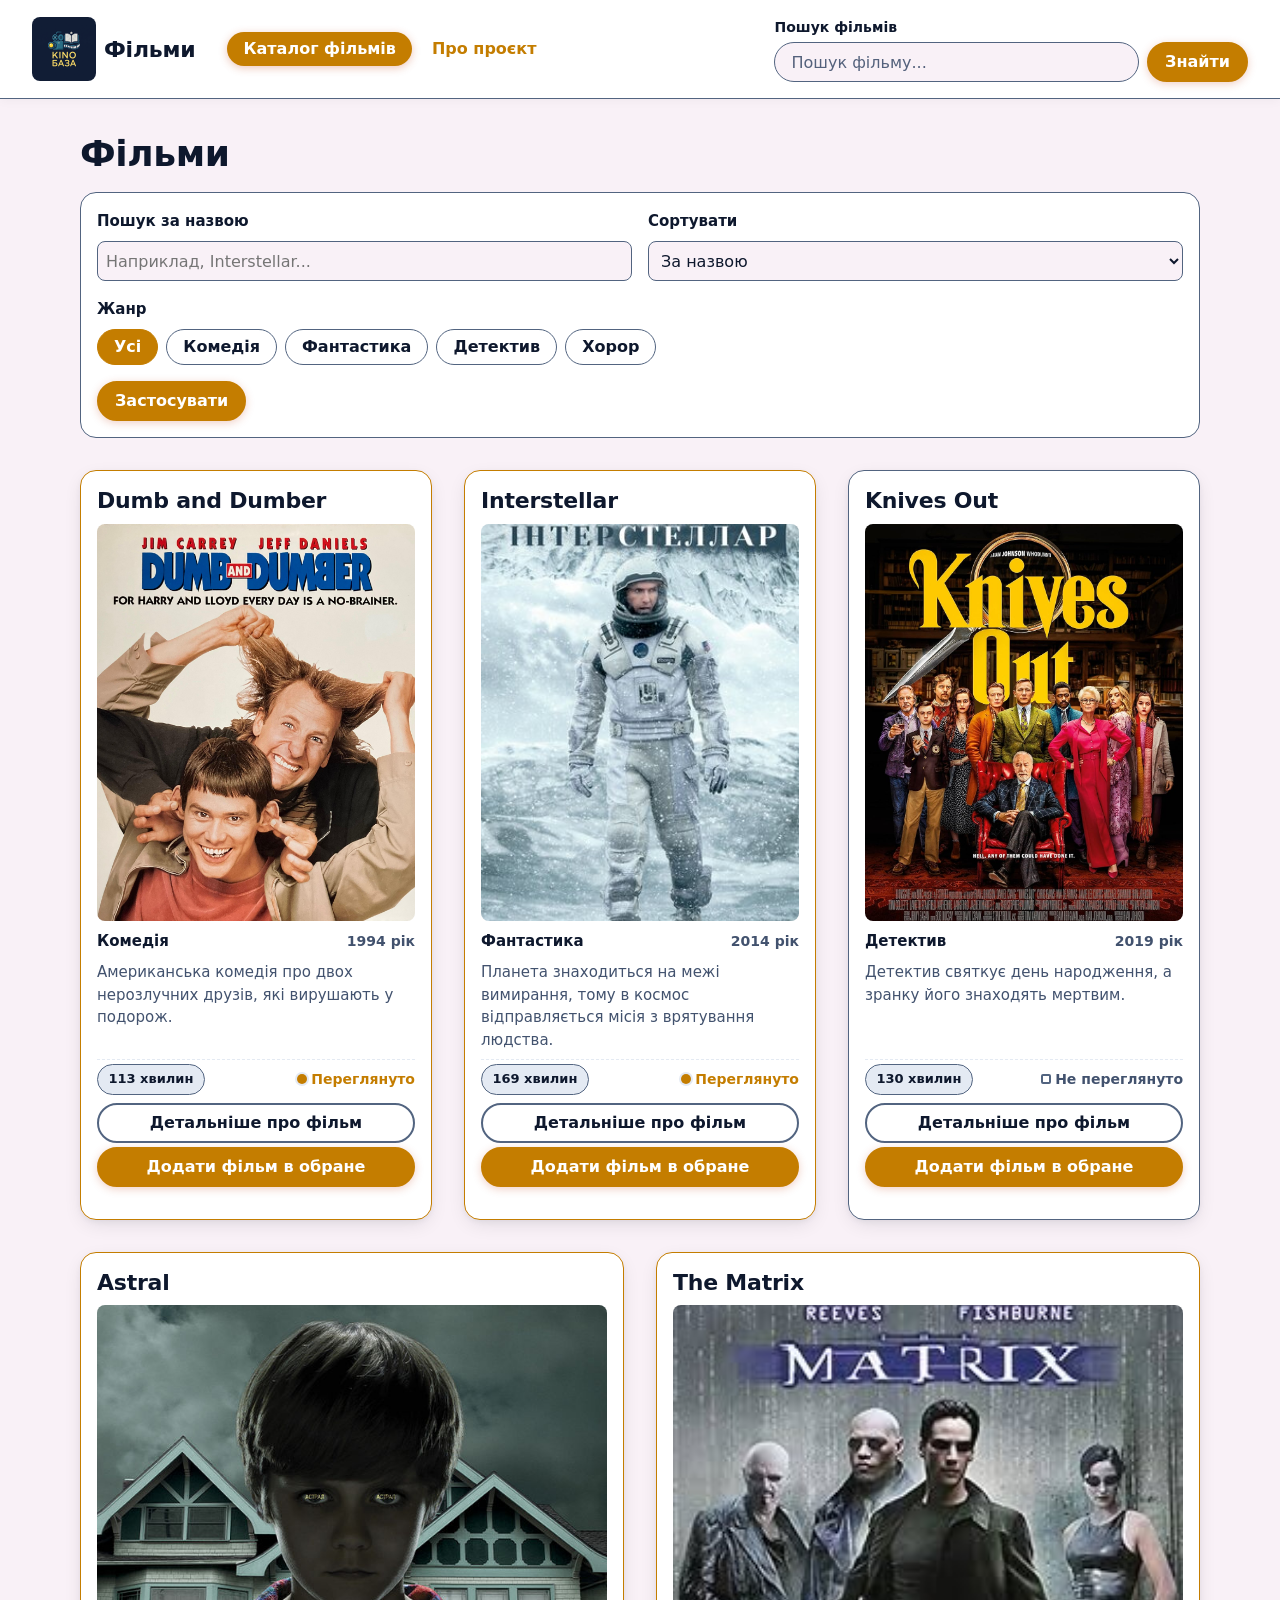
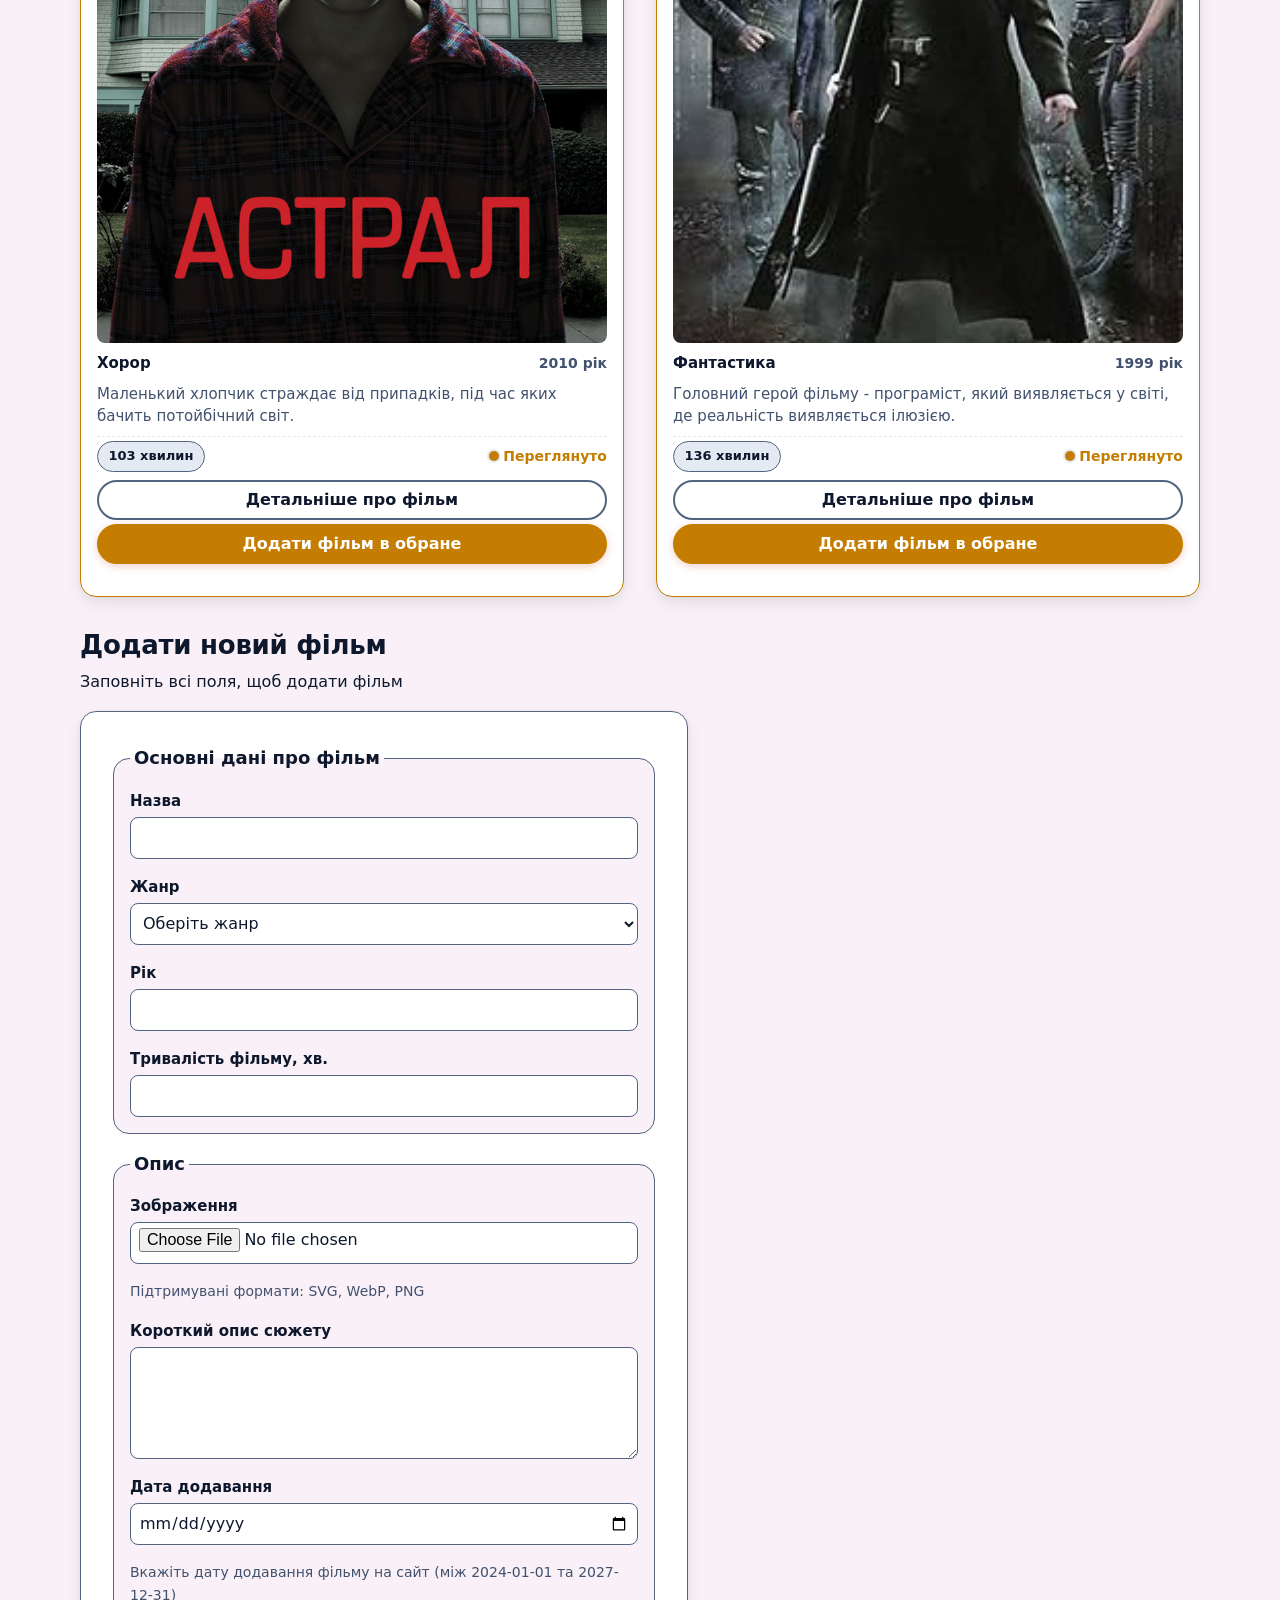
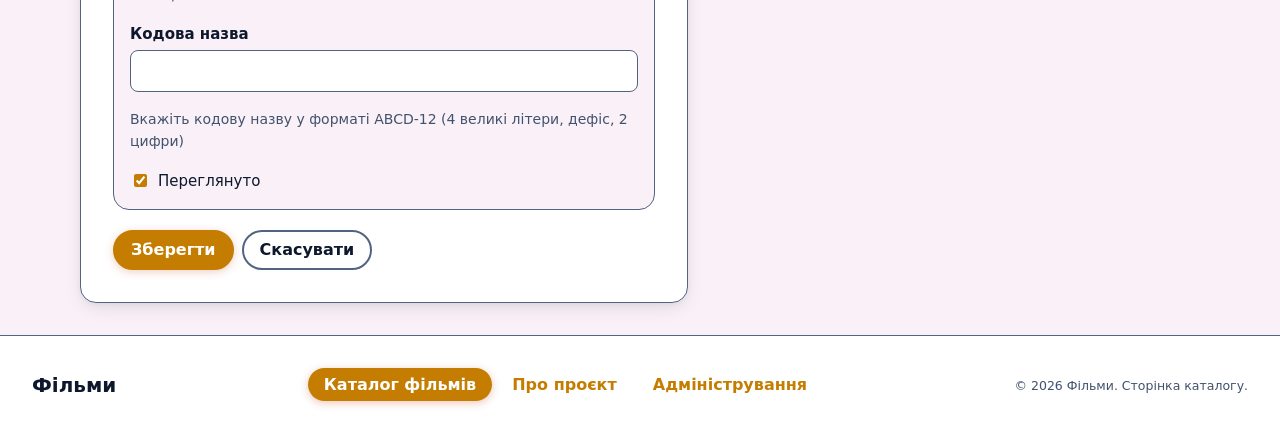
==== commit 3c953cec: "Back to start I don't know why, but this brach differs from the maiin in the start so wy I have a lo" ====
--- a/index.html
+++ b/index.html
@@ -39,28 +39,55 @@
     <section id="menu" aria-labelledby="menu-title">
       <h1 id="menu-title">Фільми</h1>
 
-      <nav class="catalog-filters" aria-label="Категорії фільмів">
-        <ul class="catalog-filters__list">
-          <li><a class="catalog-filters__link" href="index.html" aria-current="page">Комедія</a></li>
-          <li><a class="catalog-filters__link" href="index.html">Фантастика</a></li>
-          <li><a class="catalog-filters__link" href="index.html">Детектив</a></li>
-          <li><a class="catalog-filters__link" href="index.html">Хорор</a></li>
-        </ul>
-      </nav>
-
-      <form class="catalog-sort" action="index.html" method="get">
-        <label class="catalog-sort__label" for="sort">Сортувати</label>
-        <select class="catalog-sort__select" id="sort" name="sort">
-          <option value="name" selected>За назвою</option>
-          <option value="year-asc">За роком: спочатку старі</option>
-          <option value="year-desc">За роком: спочатку нові</option>
-          <option value="duration-asc">За тривалістю: спочатку короткі</option>
-          <option value="duration-desc">За тривалістю: спочатку довгі</option>
-        </select>
-        <button class="button button--primary" type="submit">Застосувати</button>
+<form class="filters" action="index.html" method="get">
+        <p class="filters__field">
+          <label class="filters__label" for="filter-q">Пошук за назвою</label>
+          <input class="filters__control" id="filter-q" name="q" type="search" placeholder="Наприклад, Interstellar...">
+        </p>
+
+        <p class="filters__field">
+          <label class="filters__label" for="sort">Сортувати</label>
+          <select class="filters__control" id="sort" name="sort">
+            <option value="name" selected>За назвою</option>
+            <option value="year-asc">За роком: спочатку старі</option>
+            <option value="year-desc">За роком: спочатку нові</option>
+            <option value="duration-asc">За тривалістю: спочатку короткі</option>
+            <option value="duration-desc">За тривалістю: спочатку довгі</option>
+          </select>
+        </p>
+
+        <fieldset class="filters__categories">
+          <legend class="filters__legend">Жанр</legend>
+          <div class="chips">
+            <label class="chip">
+              <input class="chip__input" type="radio" name="category" value="all" checked>
+              Усі
+            </label>
+            <label class="chip">
+              <input class="chip__input" type="radio" name="category" value="comedy">
+              Комедія
+            </label>
+            <label class="chip">
+              <input class="chip__input" type="radio" name="category" value="fantasy">
+              Фантастика
+            </label>
+            <label class="chip">
+              <input class="chip__input" type="radio" name="category" value="detective">
+              Детектив
+            </label>
+            <label class="chip">
+              <input class="chip__input" type="radio" name="category" value="horror">
+              Хорор
+            </label>
+          </div>
+        </fieldset>
+
+        <p class="filters__field filters__field--action">
+          <button class="button button--primary" type="submit">Застосувати</button>
+        </p>
       </form>
 
-      <ul class="catalog__list">
+<ul class="catalog__list">
         <li class="catalog__item">
           <article class="card card--watched">
             <h2 class="card__title">
@@ -69,13 +96,15 @@
             <p class="card__media">
               <img src="images/dumb_and_dumber.jpg" width="256" height="320" alt="dumb_and_dumber">
             </p>
-            <p class="card__top-meta">
+            <div class="card__top-meta">
               <p class="card__genre">Комедія</p>
+              <p class="card__year"><data value="1994">1994 рік</data></p>
+            </div>
+            <p class="card__description">Американська комедія про двох нерозлучних друзів, які вирушають у подорож.</p>
+            <div class="card__footer">
               <p class="card__duration"><data value="113">113 хвилин</data></p>
-            </p>
-            <p class="card__year"><data value="1994">1994 рік</data></p>
-            <p class="card__description">Американська комедія про двох дурнуватих хлопців.</p>
-            <p class="status status--watched">Переглянуто</p>
+              <p class="status status--watched">Переглянуто</p>
+            </div>
             <p class="card__actions">
               <a class="button button--secondary" href="details.html">Детальніше про фільм</a>
               <button class="button button--primary" type="button">Додати фільм в обране</button>
@@ -91,13 +120,15 @@
             <p class="card__media">
               <img src="images/interstellar.jpg" width="256" height="320" alt="film2">
             </p>
-            <p class="card__top-meta">
+            <div class="card__top-meta">
               <p class="card__genre">Фантастика</p>
+              <p class="card__year"><data value="2014">2014 рік</data></p>
+            </div>
+            <p class="card__description">Планета знаходиться на межі вимирання, тому в космос відправляється місія з врятування людства.</p>
+            <div class="card__footer">
               <p class="card__duration"><data value="169">169 хвилин</data></p>
-            </p>
-            <p class="card__year"><data value="2014">2014 рік</data></p>
-            <p class="card__description">Планета знаходиться на межі вимирання, тому в космос відправляється місія з врятування людства.</p>
-            <p class="status status--watched">Переглянуто</p>
+              <p class="status status--watched">Переглянуто</p>
+            </div>
             <p class="card__actions">
               <a class="button button--secondary" href="details.html">Детальніше про фільм</a>
               <button class="button button--primary" type="button">Додати фільм в обране</button>
@@ -113,13 +144,15 @@
             <p class="card__media">
               <img src="images/knives_out.jpg" width="256" height="320" alt="Knives Out">
             </p>
-            <p class="card__top-meta">
+            <div class="card__top-meta">
               <p class="card__genre">Детектив</p>
+              <p class="card__year"><data value="2019">2019 рік</data></p>
+            </div>
+            <p class="card__description">Детектив святкує день народження, а зранку його знаходять мертвим.</p>
+            <div class="card__footer">
               <p class="card__duration"><data value="130">130 хвилин</data></p>
-            </p>
-            <p class="card__year"><data value="2019">2019 рік</data></p>
-            <p class="card__description">Детектив святкує день народження, а зранку його знаходять мертвим.</p>
-            <p class="status status--unwatched">Не переглянуто</p>
+              <p class="status status--unwatched">Не переглянуто</p>
+            </div>
             <p class="card__actions">
               <a class="button button--secondary" href="details.html">Детальніше про фільм</a>
               <button class="button button--primary" type="button">Додати фільм в обране</button>
@@ -135,13 +168,15 @@
             <p class="card__media">
               <img src="images/astral.jpg" width="256" height="320" alt="Astral">
             </p>
-            <p class="card__top-meta">
+            <div class="card__top-meta">
               <p class="card__genre">Хорор</p>
+              <p class="card__year"><data value="2010">2010 рік</data></p>
+            </div>
+            <p class="card__description">Маленький хлопчик страждає від припадків, під час яких бачить потойбічний світ.</p>
+            <div class="card__footer">
               <p class="card__duration"><data value="103">103 хвилин</data></p>
-            </p>
-            <p class="card__year"><data value="2010">2010 рік</data></p>
-            <p class="card__description">Маленький хлопчик страждає від припадків, під час яких бачить потойбічний світ.</p>
-            <p class="status status--watched">Переглянуто</p>
+              <p class="status status--watched">Переглянуто</p>
+            </div>
             <p class="card__actions">
               <a class="button button--secondary" href="details.html">Детальніше про фільм</a>
               <button class="button button--primary" type="button">Додати фільм в обране</button>
@@ -157,13 +192,15 @@
             <p class="card__media">
               <img src="images/the_matrix.jpg" width="256" height="320" alt="The Matrix">
             </p>
-            <p class="card__top-meta">
+            <div class="card__top-meta">
               <p class="card__genre">Фантастика</p>
+              <p class="card__year"><data value="1999">1999 рік</data></p>
+            </div>
+            <p class="card__description">Головний герой фільму - програміст, який виявляється у світі, де реальність виявляється ілюзією.</p>
+            <div class="card__footer">
               <p class="card__duration"><data value="136">136 хвилин</data></p>
-            </p>
-            <p class="card__year"><data value="1999">1999 рік</data></p>
-            <p class="card__description">Головний герой фільму - програміст, який виявляється у світі, де реальність виявляється ілюзією.</p>
-            <p class="status status--watched">Переглянуто</p>
+              <p class="status status--watched">Переглянуто</p>
+            </div>
             <p class="card__actions">
               <a class="button button--secondary" href="details.html">Детальніше про фільм</a>
               <button class="button button--primary" type="button">Додати фільм в обране</button>
--- a/css/main.css
+++ b/css/main.css
@@ -229,29 +229,6 @@
     color: var(--color-on-accent);
   }
 
-  body {
-    display: grid;
-    grid-template-rows: auto 1fr auto;
-    grid-template-columns: minmax(0, 1fr);
-    grid-template-areas:
-      "header"
-      "main"
-      "footer";
-    min-block-size: 100dvh;
-  }
-
-  .site-header {
-    grid-area: header;
-  }
-
-  .page {
-    grid-area: main;
-  }
-
-  .site-footer {
-    grid-area: footer;
-  }
-
   /* Шапка: логотип, навігація і пошук на всіх сторінках. */
   .site-header {
     display: flex;
@@ -295,13 +272,8 @@
     color: var(--color-text);
   }
 
-  .site-nav {
-    margin-inline-end: auto;
-  }
-
   .site-nav__list,
   .site-footer__list,
-  .catalog-filters__list,
   .catalog__list,
   .breadcrumbs__list {
     margin: 0;
@@ -346,23 +318,27 @@
   }
 
   .site-search {
-    flex-shrink: 0;
+    margin-inline-start: auto;
+    min-inline-size: 0;
+    max-inline-size: 100%;
   }
 
   .site-search__form {
-    display: grid;
-    grid-template-columns: minmax(12rem, 16rem) auto;
+    display: flex;
+    flex-wrap: wrap;
+    align-items: center;
     gap: var(--space-xs) var(--space-s);
-    align-items: center;
   }
 
   .site-search__label {
-    grid-column: 1 / -1;
+    flex: 1 0 100%;
     font-size: 0.875rem;
     font-weight: 700;
   }
 
   .site-search__input {
+    flex: 1 1 10rem;
+    min-inline-size: 0;
     min-block-size: 2.5rem;
     padding: var(--space-xs) var(--space-m);
     border: 1px solid var(--color-border);
@@ -379,6 +355,10 @@
   .site-search__input::placeholder {
     color: var(--color-text-muted);
     opacity: 0.9;
+  }
+
+  .site-search__form .button {
+    flex: none;
   }
 
   /* Кнопки: основна дія і другорядна. */
@@ -439,6 +419,7 @@
   /* Основна колонка сторінки. */
   .page {
     inline-size: min(74rem, 100%);
+    min-inline-size: 0;
     margin-inline: auto;
     padding: var(--space-l);
   }
@@ -456,8 +437,11 @@
 
   /* Підвал. */
   .site-footer {
-    display: grid;
-    gap: var(--space-s);
+    display: flex;
+    flex-wrap: wrap;
+    align-items: center;
+    justify-content: space-between;
+    gap: var(--space-m) var(--space-l);
     padding: var(--space-l);
     border-top: 1px solid var(--color-border);
     background: var(--color-surface);
@@ -499,8 +483,10 @@
 
   .breadcrumbs__item {
     display: flex;
+    flex-wrap: nowrap;
     align-items: center;
     gap: var(--space-xs);
+    white-space: nowrap;
   }
 
   .breadcrumbs__item + .breadcrumbs__item::before {
@@ -516,96 +502,148 @@
     text-decoration: none;
   }
 
-  /* Каталог і фільтри. */
-  .catalog-filters {
-    margin-block-end: var(--space-m);
-  }
-
-  .catalog-filters__list {
-    display: flex;
-    flex-wrap: wrap;
+  /* Панель фільтрів та чипи-жанри. */
+  .filters {
+    display: flex;
+    flex-wrap: wrap;
+    align-items: flex-end;
+    gap: var(--space-m);
+    margin-block-end: var(--space-l);
+    padding: var(--space-m);
+    border: 1px solid var(--color-border);
+    border-radius: var(--radius-m);
+    background: var(--color-surface);
+  }
+
+  .filters__field {
+    display: flex;
+    flex-wrap: wrap;
+    align-items: center;
     gap: var(--space-s);
-  }
-
-  .catalog-filters__link {
-    display: inline-block;
+    flex: 1 1 16rem;
+    min-inline-size: 0;
+    margin: 0;
+  }
+
+  .filters__label,
+  .filters__legend {
+    font-weight: 700;
+    font-size: 0.9375rem;
+  }
+
+  .filters__label {
+    flex: 1 0 100%;
+  }
+
+  .filters__control {
+    flex: 1 1 8rem;
+    min-inline-size: 0;
+    min-block-size: 2.5rem;
+    padding: var(--space-xs) var(--space-s);
+    border: 1px solid var(--color-border);
+    border-radius: var(--radius-s);
+    background: var(--color-bg);
+    color: var(--color-text);
+  }
+
+  .filters__field--action .button {
+    flex: none;
+  }
+
+  .filters__categories {
+    flex: 1 1 100%;
+    min-inline-size: 0;
+    margin: 0;
+    padding: 0;
+    border: 0;
+  }
+
+  .filters__legend {
+    padding: 0;
+    margin-block-end: var(--space-s);
+  }
+
+  .chips {
+    display: flex;
+    flex-wrap: wrap;
+    align-items: center;
+    gap: var(--space-s);
+  }
+
+  .chip {
+    position: relative;
+    display: inline-flex;
+    align-items: center;
+    margin: 0;
     padding: var(--space-xs) var(--space-m);
     border: 1px solid var(--color-border);
     border-radius: var(--radius-l);
     background: var(--color-surface);
     color: var(--color-text);
     font-weight: 600;
-    text-decoration: none;
     white-space: nowrap;
+    cursor: pointer;
     transition: all 0.2s ease;
   }
 
-  .catalog-filters__link:hover,
-  .catalog-filters__link:visited {
+  .chip:hover {
     border-color: var(--color-accent);
     color: var(--color-accent);
     background: var(--color-row);
   }
 
-  .catalog-sort {
-    display: flex;
-    flex-wrap: wrap;
-    align-items: center;
-    gap: var(--space-s);
-    margin-block: var(--space-m) var(--space-l);
-    padding: var(--space-s) var(--space-m);
-    border-radius: var(--radius-m);
-    background: var(--color-surface);
-    border: 1px solid var(--color-border);
-    inline-size: fit-content;
-    max-inline-size: 100%;
-  }
-
-  .catalog-sort__label {
-    font-weight: 700;
-    font-size: 0.9375rem;
-    white-space: nowrap;
-  }
-
-  .catalog-sort__select {
-    min-block-size: 2.375rem;
-    padding: var(--space-xs) var(--space-s);
-    border: 1px solid var(--color-border);
-    border-radius: var(--radius-s);
-    background: var(--color-bg);
-    color: var(--color-text);
+  .chip__input {
+    position: absolute;
+    inset: 0;
+    inline-size: 100%;
+    block-size: 100%;
+    margin: 0;
+    opacity: 0;
+    cursor: pointer;
+  }
+
+  .chip:has(.chip__input:checked) {
+    border-color: var(--color-accent);
+    background: var(--color-accent);
+    color: var(--color-on-accent);
+  }
+
+  .chip:has(.chip__input:checked):hover {
+    border-color: var(--color-accent-hover);
+    background: var(--color-accent-hover);
+    color: var(--color-on-accent);
+  }
+
+  .chip:has(.chip__input:focus-visible) {
+    outline: 0.1875rem solid var(--color-focus);
+    outline-offset: 0.1875rem;
+  }
+
+  .chip__input:focus-visible {
+    outline: none;
   }
 
   .catalog__list {
-    display: grid;
-    grid-template-columns: repeat(auto-fill, minmax(min(100%, 18rem), 1fr));
+    display: flex;
+    flex-wrap: wrap;
+    align-items: stretch;
     gap: var(--space-l);
   }
 
-  .catalog__item {
-    display: grid;
-    grid-template-rows: subgrid;
-    grid-row: span 5;
-    min-inline-size: 0;
-  }
-
-  .catalog__empty {
-    grid-column: 1 / -1;
-    margin: 0;
-    padding: var(--space-l);
-    border: 1px dashed var(--color-border);
-    border-radius: var(--radius-m);
-    background: var(--color-surface);
-    color: var(--color-text-muted);
-    text-align: center;
-  }
-
-/* Картка фільму або серіалу. */
+  .catalog__item,
+  .catalog__list > li {
+    display: flex;
+    flex: 1 1 18rem;
+    min-inline-size: 0;
+  }
+
+  /* Картка фільму або серіалу. */
   .card {
     display: flex;
     flex-direction: column;
     gap: var(--space-s);
-    block-size: 100%;
+    flex: 1 1 auto;
+    min-inline-size: 0;
     padding: var(--space-m);
     border: 1px solid var(--color-border);
     border-radius: var(--radius-m);
@@ -626,6 +664,8 @@
 
   .card__title {
     margin: 0;
+    min-inline-size: 0;
+    overflow-wrap: anywhere;
     font-size: 1.375rem;
     line-height: 1.3;
   }
@@ -646,7 +686,7 @@
     overflow: hidden;
     border-radius: var(--radius-s);
     background: var(--color-row);
-    aspect-ratio: 210 / 320;
+    aspect-ratio: 4 / 5;
   }
 
   .card__media img {
@@ -661,7 +701,6 @@
     transform: scale(1.04);
   }
 
-  /* Рядок з жанром та бейджем тривалості. */
   .card__top-meta {
     display: flex;
     align-items: center;
@@ -675,20 +714,6 @@
     font-size: 0.9375rem;
     font-weight: 700;
     color: var(--color-text);
-  }
-
-  /* Окремий бейдж тривалості. */
-  .card__duration {
-    margin: 0;
-    padding: 0.25rem 0.65rem;
-    border: 1px solid var(--color-border);
-    border-radius: var(--radius-l);
-    background: var(--color-row);
-    color: var(--color-text);
-    font-size: 0.8125rem;
-    font-weight: 700;
-    font-variant-numeric: tabular-nums;
-    white-space: nowrap;
   }
 
   .card__year {
@@ -700,13 +725,39 @@
   }
 
   .card__description {
-    flex-grow: 1;
-    margin: 0;
+    margin: 0;
+    min-inline-size: 0;
+    overflow-wrap: anywhere;
     color: var(--color-text-muted);
     font-size: 0.9375rem;
     line-height: 1.5;
   }
 
+  /* Нижня частина картки: тривалість і позначка «переглянуто». */
+  .card__footer {
+    display: flex;
+    flex-wrap: wrap;
+    align-items: center;
+    justify-content: space-between;
+    gap: var(--space-s);
+    margin-block-start: auto;
+    padding-block-start: var(--space-xs);
+    border-top: 1px dashed var(--color-row);
+  }
+
+  .card__duration {
+    margin: 0;
+    padding: 0.25rem 0.65rem;
+    border: 1px solid var(--color-border);
+    border-radius: var(--radius-l);
+    background: var(--color-row);
+    color: var(--color-text);
+    font-size: 0.8125rem;
+    font-weight: 700;
+    font-variant-numeric: tabular-nums;
+    white-space: nowrap;
+  }
+
   /* Статус перегляду: колір + різна форма маркера. */
   .status {
     margin: 0;
@@ -714,8 +765,12 @@
     font-weight: 700;
     display: inline-flex;
     align-items: center;
-    align-self: flex-start;
     white-space: nowrap;
+  }
+
+  td.status {
+    display: table-cell;
+    vertical-align: middle;
   }
 
   .status::before {
@@ -748,11 +803,9 @@
 
   /* Кнопки дій усередині картки. */
   .card__actions {
-    display: grid;
+    display: flex;
+    flex-direction: column;
     gap: var(--space-xs);
-    margin-block-start: auto;
-    padding-block-start: var(--space-xs);
-    border-top: 1px dashed var(--color-row);
   }
 
   .card__actions .button {
@@ -774,6 +827,29 @@
     font-size: 1.25rem;
   }
 
+  .toc__list {
+    display: flex;
+    flex-wrap: wrap;
+    gap: var(--space-s) var(--space-m);
+    margin: 0;
+    padding: 0;
+    list-style: none;
+  }
+
+  .item-layout {
+    display: flex;
+    flex-wrap: wrap;
+    align-items: flex-start;
+    gap: var(--space-l);
+    margin-block: var(--space-l);
+  }
+
+  .item-photo,
+  .item-specs {
+    flex: 1 1 18rem;
+    min-inline-size: 0;
+  }
+
   .item-photo {
     margin-block: var(--space-l);
   }
@@ -789,9 +865,9 @@
   }
 
   .specs {
-    display: grid;
-    grid-template-columns: minmax(8rem, 14rem) minmax(0, 1fr);
-    gap: var(--space-s) var(--space-m);
+    display: flex;
+    flex-direction: column;
+    gap: var(--space-s);
     margin: 0;
     padding: var(--space-m);
     border: 1px solid var(--color-border);
@@ -799,14 +875,23 @@
     background: var(--color-surface);
   }
 
+  .specs__pair {
+    display: flex;
+    flex-wrap: wrap;
+    align-items: baseline;
+    gap: var(--space-xs) var(--space-m);
+  }
+
   .specs__term {
+    flex: 0 0 9rem;
     margin: 0;
     color: var(--color-text-muted);
     font-weight: 700;
-    white-space: nowrap;
   }
 
   .specs__value {
+    flex: 1 1 8rem;
+    min-inline-size: 0;
     margin: 0;
   }
 
@@ -838,6 +923,13 @@
   .data-table__number {
     font-variant-numeric: tabular-nums;
     white-space: nowrap;
+  }
+
+  .data-table__actions {
+    display: flex;
+    flex-wrap: wrap;
+    align-items: center;
+    gap: var(--space-s);
   }
 
   /* Часті запитання. Власний маркер summary через ::before. */
@@ -906,7 +998,8 @@
 
   /* Форми адміністратора і відвідувача. */
   .form {
-    display: grid;
+    display: flex;
+    flex-direction: column;
     gap: var(--space-m);
     max-inline-size: 38rem;
     padding: var(--space-l);
@@ -917,13 +1010,22 @@
   }
 
   .form__group {
-    display: grid;
+    display: flex;
+    flex-direction: column;
     gap: var(--space-m);
+    min-inline-size: 0;
     margin: 0;
     padding: var(--space-m);
     border: 1px solid var(--color-border);
     border-radius: var(--radius-m);
     background: var(--color-bg);
+  }
+
+  .form__choices {
+    display: flex;
+    flex-wrap: wrap;
+    align-items: center;
+    gap: var(--space-s) var(--space-m);
   }
 
   .form__legend {
@@ -938,6 +1040,7 @@
     flex-direction: column;
     align-items: stretch;
     gap: var(--space-xs);
+    min-inline-size: 0;
     margin: 0;
   }
 
@@ -957,6 +1060,8 @@
   .form select,
   .form textarea {
     inline-size: 100%;
+    min-inline-size: 0;
+    max-inline-size: 100%;
     min-block-size: 2.625rem;
     padding: var(--space-xs) var(--space-s);
     border: 1px solid var(--color-border);
@@ -1011,6 +1116,7 @@
   }
 
   .form__actions .button {
+    min-inline-size: 0;
     white-space: nowrap;
   }
 
